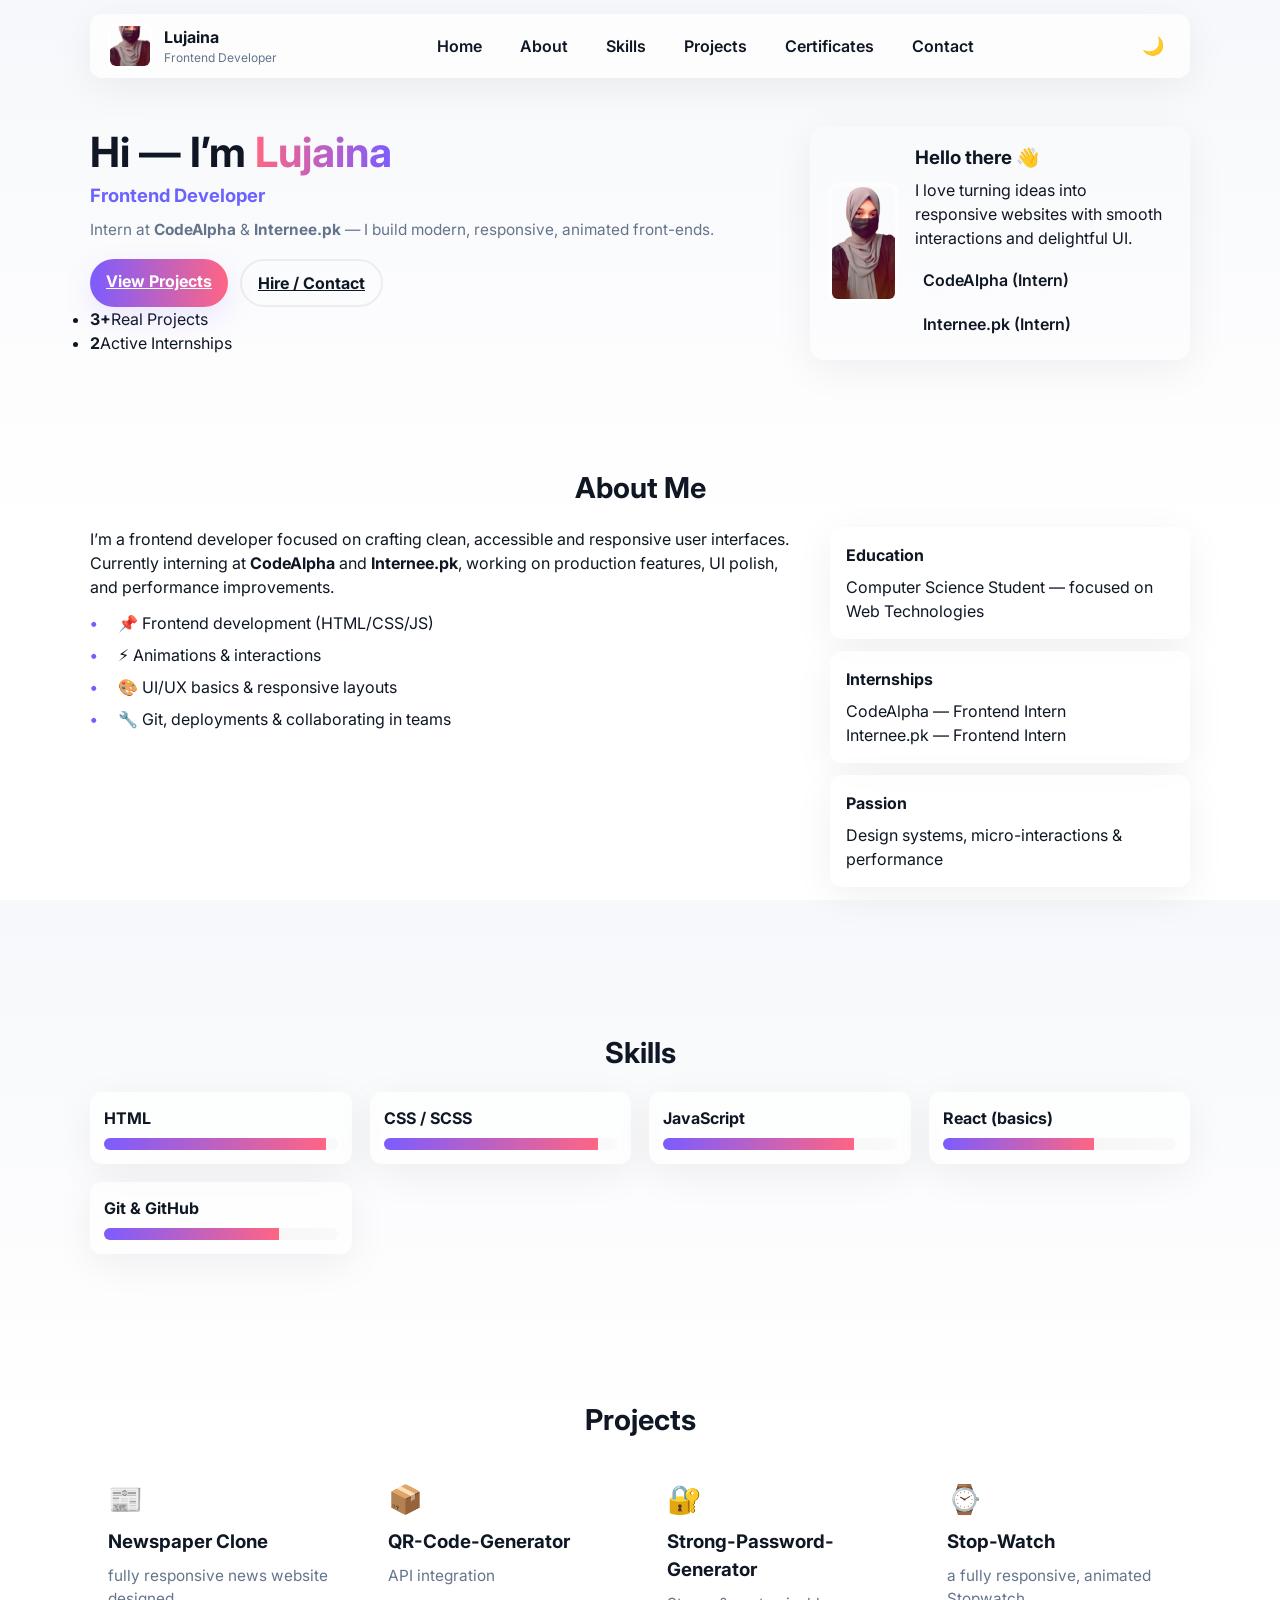
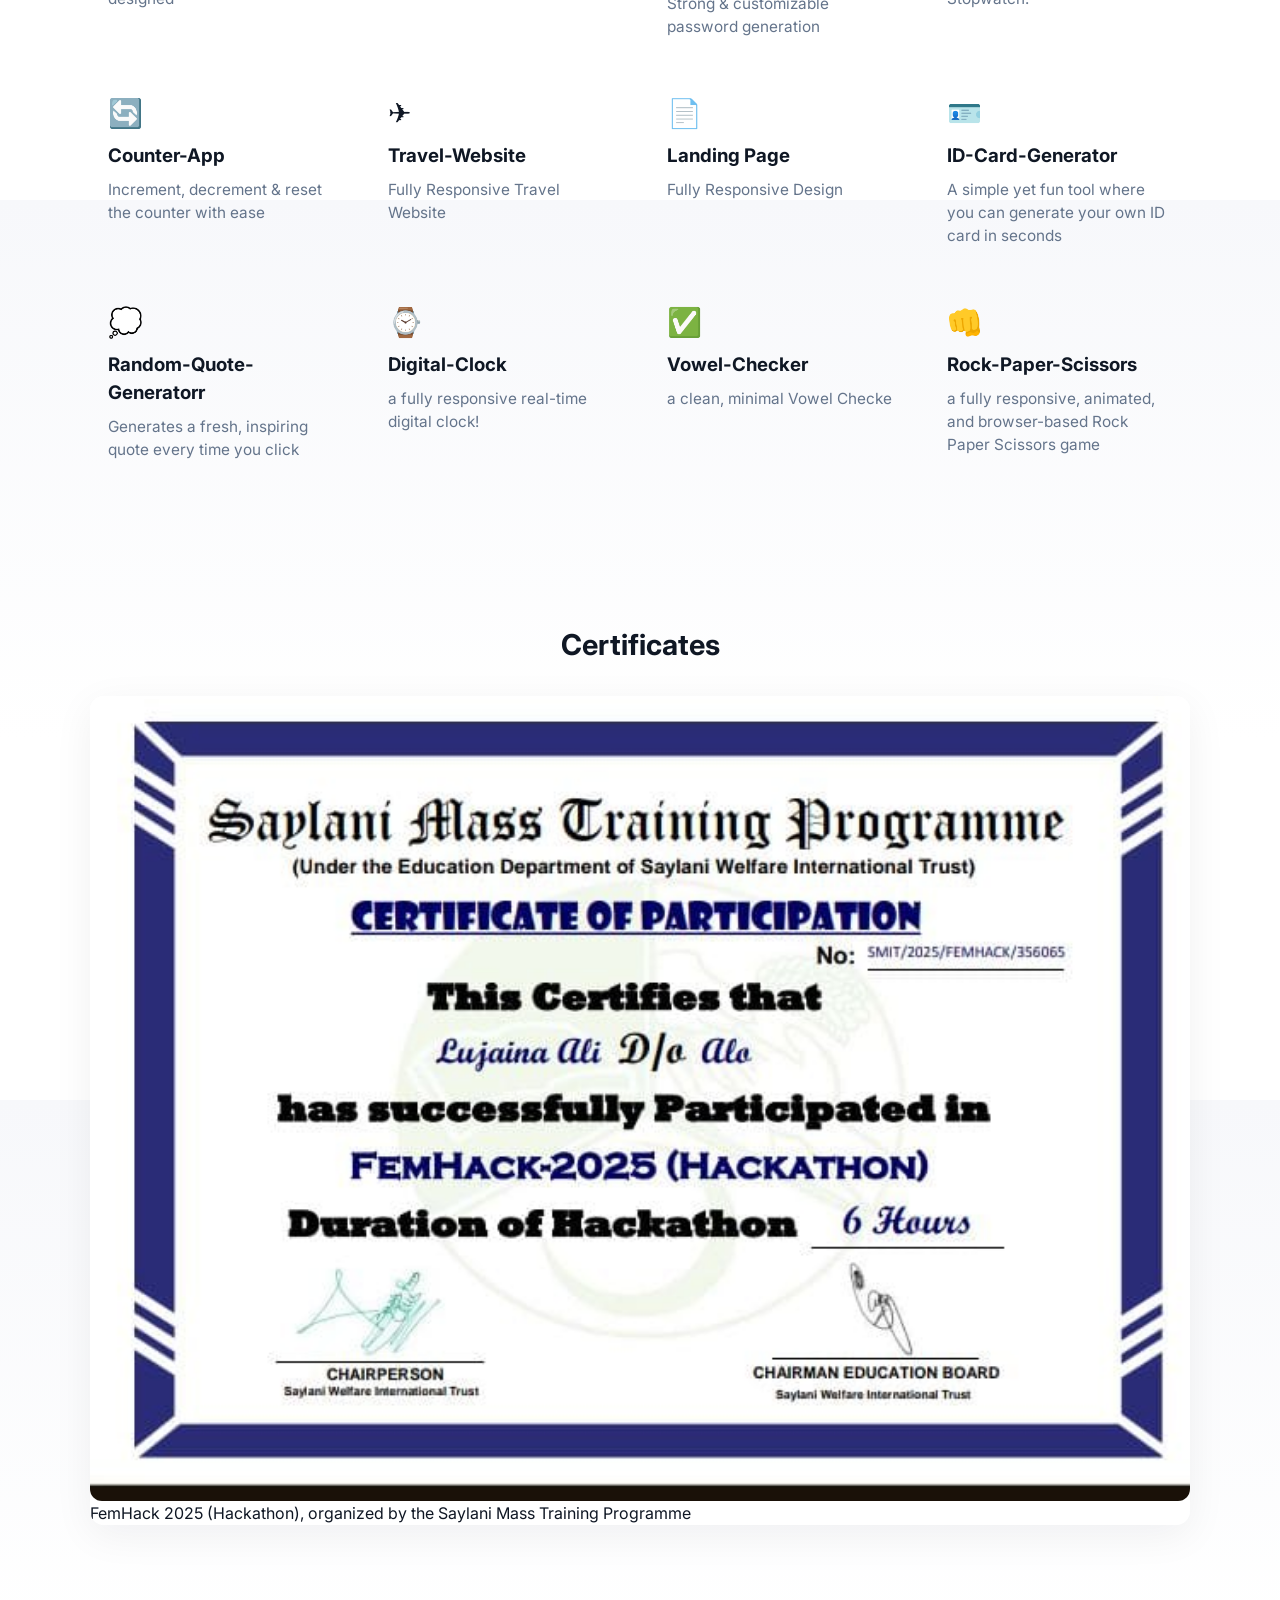
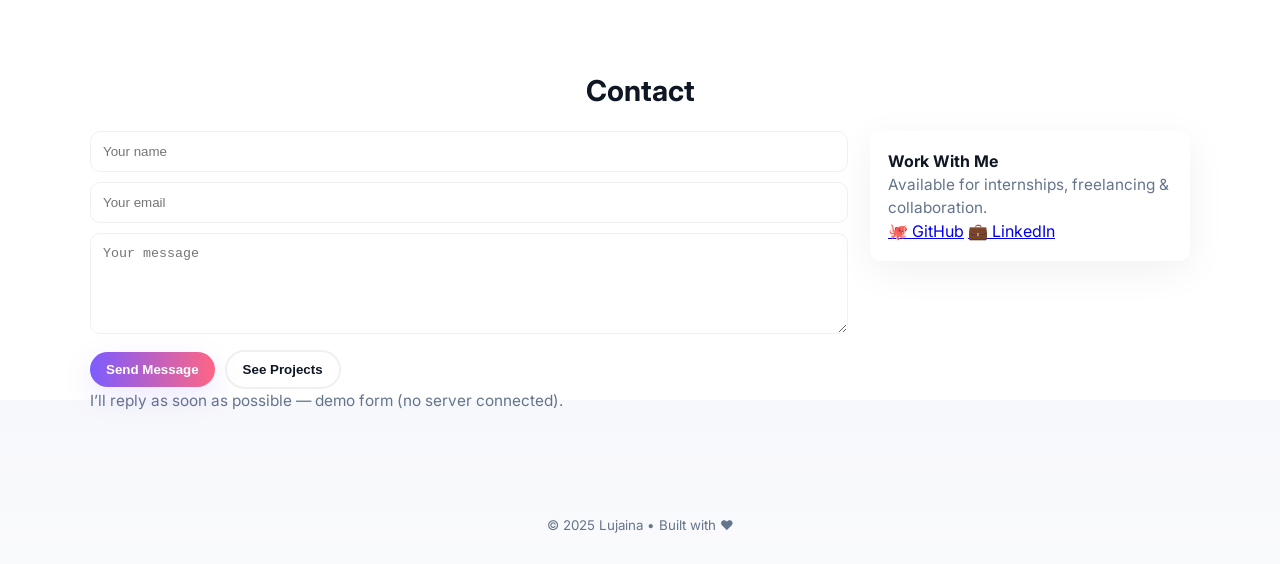
==== index.html @ ed1560b5 "Add files via upload" ====
<!doctype html>
<html lang="en">
<head>
<meta charset="utf-8" />
<meta name="viewport" content="width=device-width,initial-scale=1" />
<link rel="stylesheet" href="style.css" />
<title>Lujaina — Portfolio</title>

<link href="https://fonts.googleapis.com/css2?family=Inter:wght@300;400;600;700;800&display=swap" rel="stylesheet">



<style>
html {
  scroll-behavior: smooth;
}
</style>
</head>
<body>
  <!-- NAV -->
  <header class="nav-wrap">
    <nav class="nav container">
      <div class="brand">
        <img src="./bg-removebg-preview.png" alt="Lujaina" class="brand-avatar">
        <div class="brand-text">
          <span class="brand-name">Lujaina</span>
          <small class="brand-role">Frontend Developer</small>
        </div>
      </div>

      <ul class="nav-links" role="list">
        <li><a href="#hero">Home</a></li>
        <li><a href="#about">About</a></li>
        <li><a href="#skills">Skills</a></li>
        <li><a href="#projects">Projects</a></li>
        <li><a href="#certificates">Certificates</a></li>
        <li><a href="#contact">Contact</a></li>
      </ul>

      <div class="nav-actions">
        <button id="themeToggle" class="btn-icon" aria-label="Toggle theme">🌙</button>
      </div>
    </nav>
  </header>

  <!-- HERO -->
  <main>
    <section id="hero" class="hero section container">
      <div class="hero-left reveal">
        <h1 class="hero-title">Hi — I’m <span class="accent">Lujaina</span></h1>
        <div class="hero-sub">
          <div class="typing" aria-live="polite"></div>
          <p class="muted">Intern at <strong>CodeAlpha</strong> & <strong>Internee.pk</strong> — I build modern, responsive, animated front-ends.</p>
        </div>

        <div class="hero-actions">
          <a class="btn primary ripple" href="#projects">View Projects</a>
          <a class="btn outline ripple" href="#contact">Hire / Contact</a>
        </div>

        <ul class="hero-stats">
          <li><strong>3+</strong><span>Real Projects</span></li>
          <li><strong>2</strong><span>Active Internships</span></li>
        </ul>
      </div>

      <div class="hero-right reveal">
        <div class="card glass hero-card tilt">
          <img class="profile" src="./bg-removebg-preview.png" alt="Profile photo">
          <div class="card-body">
            <h3>Hello there 👋</h3>
            <p>I love turning ideas into responsive websites with smooth interactions and delightful UI.</p>
            <div class="mini-tags">
              <span>CodeAlpha (Intern)</span>
              <span>Internee.pk (Intern)</span>
            </div>
          </div>
        </div>
      </div>
    </section>

    <!-- ABOUT -->
    <section id="about" class="section container reveal">
      <h2>About Me</h2>
      <div class="about-grid">
        <div class="about-text">
          <p>
            I’m a frontend developer focused on crafting clean, accessible and responsive user interfaces.
            Currently interning at <strong>CodeAlpha</strong> and <strong>Internee.pk</strong>, working on production features,
            UI polish, and performance improvements.
          </p>
          <ul class="about-list">
            <li>📌 Frontend development (HTML/CSS/JS)</li>
            <li>⚡ Animations & interactions</li>
            <li>🎨 UI/UX basics & responsive layouts</li>
            <li>🔧 Git, deployments & collaborating in teams</li>
          </ul>
        </div>

        <div class="about-cards">
          <div class="info-card tilt reveal">
            <h4>Education</h4>
            <p>Computer Science Student — focused on Web Technologies</p>
          </div>
          <div class="info-card tilt reveal">
            <h4>Internships</h4>
            <p>CodeAlpha — Frontend Intern<br>Internee.pk — Frontend Intern</p>
          </div>
          <div class="info-card tilt reveal">
            <h4>Passion</h4>
            <p>Design systems, micro-interactions & performance</p>
          </div>
        </div>
      </div>
    </section>

    <!-- SKILLS -->
    <section id="skills" class="section container reveal">
      <h2>Skills</h2>
      <div class="skills-grid">
        <div class="skill">
          <label>HTML</label>
          <div class="progress" data-value="95"><span></span></div>
        </div>
        <div class="skill">
          <label>CSS / SCSS</label>
          <div class="progress" data-value="92"><span></span></div>
        </div>
        <div class="skill">
          <label>JavaScript</label>
          <div class="progress" data-value="82"><span></span></div>
        </div>
        <div class="skill">
          <label>React (basics)</label>
          <div class="progress" data-value="65"><span></span></div>
        </div>
        <div class="skill">
          <label>Git & GitHub</label>
          <div class="progress" data-value="75"><span></span></div>
        </div>
      </div>
    </section>

    <!-- PROJECTS -->
    <section id="projects" class="section container reveal">
      <h2>Projects</h2>
      <div class="grid projects-grid">
    
        <article class="project-card glass tilt" 
                 data-title="Newspaper Clone" 
                 data-desc="a modern, fully responsive news website designed to deliver an optimal user experience. Technologies Used:HTML5 • CSS3 • JavaScrip"
                 data-tech="HTML • CSS • JS"
                 data-live="https://lujaina-ali32.github.io/newspaper/"
                 data-github="https://github.com/Lujaina-ali32/newspaper">
          <div class="project-thumb">📰</div>
          <h3>Newspaper Clone</h3>
          <p class="muted">fully responsive news website designed</p>
        </article>

        <article class="project-card glass tilt" 
                 data-title="QR-Code-Generator" 
                 data-desc="This tool empowers users to generate secure and unique passwords within seconds.."
                 data-tech="HTML • CSS • JS • API"
                 data-live="https://lujaina-ali32.github.io/QR-Code-Generator/"
                 data-github="https://github.com/Lujaina-ali32/QR-Code-Generator">
          <div class="project-thumb">📦</div>
          <h3>QR-Code-Generator</h3>
          <p class="muted">API integration</p>
        </article>

        <article class="project-card glass tilt" 
                 data-title="Strong-Password-Generator" 
                 data-desc="A modern travel landing page with hero animations, responsive grid and contact form."
                 data-tech="HTML • CSS • JS"
                 data-live="https://lujaina-ali32.github.io/Strong-Password-Generator/"
                 data-github="https://github.com/Lujaina-ali32/Strong-Password-Generator">
          <div class="project-thumb">🔐</div>
          <h3>Strong-Password-Generator</h3>
          <p class="muted">Strong & customizable password generation</p>
        </article>

        <article class="project-card glass tilt" 
                 data-title="Stop-Watch" 
                 data-desc=" I personally designed the entire layout with soft pastel colors, animated transitions, hover effects, and mobile responsiveness"
                 data-tech="HTML • CSS • JS"
                 data-live="https://lujaina-ali32.github.io/Stop-Watch/"
                 data-github="https://github.com/Lujaina-ali32/Stop-Watch">
          <div class="project-thumb">⌚</div>
          <h3>Stop-Watch</h3>
          <p class="muted">a fully responsive, animated Stopwatch.</p>
        </article>

         <article class="project-card glass tilt" 
                 data-title="Counter-App" 
                 data-desc=" This project, built using HTML, CSS, and JavaScript, is focused on interactivity, clean design, and responsiveness."
                 data-tech="HTML • CSS • JS"
                 data-live="https://lujaina-ali32.github.io/Counter-App/"
                 data-github="https://github.com/Lujaina-ali32/Counter-App">
          <div class="project-thumb">🔄️</div>
          <h3>Counter-App</h3>
          <p class="muted">Increment, decrement & reset the counter with ease</p>
        </article>

        <article class="project-card glass tilt" 
                 data-title="Travel-Website" 
                 data-desc="Elegant and responsive Navigation Bar for intuitive user flow, Engaging Travel Destination Cards with a visually rich layout."
                 data-tech="HTML • CSS"
                 data-live="https://lujaina-ali32.github.io/Travel-Website/"
                 data-github="https://github.com/Lujaina-ali32/Travel-Website">
          <div class="project-thumb">✈️</div>
          <h3>Travel-Website</h3>
          <p class="muted">Fully Responsive Travel Website</p>
        </article>

        <article class="project-card glass tilt" 
                 data-title="Landing Page" 
                 data-desc="build a UL clone using only HTML and CSS."
                 data-tech="HTML • CSS"
                 data-live="https://lujaina-ali32.github.io/SMIT-HACKATHOUN/"
                 data-github="https://github.com/Lujaina-ali32/SMIT-HACKATHOUN">
          <div class="project-thumb">📄</div>
          <h3>Landing Page</h3>
          <p class="muted">Fully Responsive Design </p>
        </article>

         <article class="project-card glass tilt" 
                 data-title="ID-Card-Generator" 
                 data-desc=" Fill in your details (Name, Roll no, Gender & Course), Get an instant professional-looking ID card ,Try out different courses (Web Dev, AI, Cybersecurity & more) ,Enjoy a clean & responsive design."
                 data-tech="HTML • CSS • JS"
                 data-live="https://lujaina-ali32.github.io/ID-Card-Generator/"
                 data-github="https://github.com/Lujaina-ali32/ID-Card-Generator">
          <div class="project-thumb">🪪</div>
          <h3>ID-Card-Generator</h3>
          <p class="muted">A simple yet fun tool where you can generate your own ID card in seconds </p>
        </article>

         <article class="project-card glass tilt" 
                 data-title="Random-Quote-Generator" 
                 data-desc="This interactive tool is designed using HTML, CSS, and JavaScript, focusing on creativity, usability, and a clean interface."
                 data-tech="HTML • CSS • JS"
                 data-live="https://lujaina-ali32.github.io/Random-Quote-Generator/"
                 data-github="https://github.com/Lujaina-ali32/Random-Quote-Generator">
          <div class="project-thumb">💭</div>
          <h3>Random-Quote-Generatorr</h3>
          <p class="muted">Generates a fresh, inspiring quote every time you click </p>
        </article>

        <article class="project-card glass tilt" 
                 data-title="Digital-Clock" 
                 data-desc=" This simple yet effective web app displays the current time with second-by-second updates, using pure JavaScript, without any external libraries or APIs."
                 data-tech="HTML • CSS • JS"
                 data-live="https://lujaina-ali32.github.io/Digital-Clock/"
                 data-github="https://github.com/Lujaina-ali32/Digital-Clockr">
          <div class="project-thumb">⌚</div>
          <h3>Digital-Clock</h3>
          <p class="muted">a fully responsive real-time digital clock! </p>
        </article>

         <article class="project-card glass tilt" 
                 data-title="Vowel-Checker" 
                 data-desc="Takes any word or sentence input ,Counts the number of vowels (both upper & lower case), Shows user-friendly error message"
                 data-tech="HTML • CSS • JS"
                 data-live="https://lujaina-ali32.github.io/Vowel-Checker/"
                 data-github="https://github.com/Lujaina-ali32/Vowel-Checker">
          <div class="project-thumb">✅</div>
          <h3>Vowel-Checker</h3>
          <p class="muted"> a clean, minimal Vowel Checke </p>
        </article>

         <article class="project-card glass tilt" 
                 data-title="Rock-Paper-Scissors" 
                 data-desc="Modern gradient UI & hover animations, Dynamic JS logic with DOM manipulation, Real-time scoring with user feedback"
                 data-tech="HTML • CSS • JS"
                 data-live="https://lujaina-ali32.github.io/Rock-Paper-Scissors/"
                 data-github="https://github.com/Lujaina-ali32/Rock-Paper-Scissors">
          <div class="project-thumb">👊</div>
          <h3>Rock-Paper-Scissors</h3>
          <p class="muted"> a fully responsive, animated, and browser-based Rock Paper Scissors game</p>
        </article>
      </div>
    </section>

    <!-- CERTIFICATES -->
    <section id="certificates" class="section container reveal">
      <h2>Certificates</h2>
      <div class="grid certs-grid">
        <figure class="certificate-card glass tilt" data-img="https://via.placeholder.com/1000x700?text=Certificate+1">
          <img src="./certificate.jpg" alt="Certificate 1">
          <figcaption> FemHack 2025 (Hackathon), organized by the Saylani Mass Training Programme</figcaption>
        </figure>
      </div>
    </section>

    <!-- CONTACT -->
    <section id="contact" class="section container reveal">
      <h2>Contact</h2>
      <div class="contact-grid">
        <form class="contact-form" onsubmit="return false;">
          <label><input placeholder="Your name" required></label>
          <label><input type="email" placeholder="Your email" required></label>
          <label><textarea placeholder="Your message" rows="5" required></textarea></label>
          <div class="form-actions">
            <button class="btn primary ripple">Send Message</button>
            <button type="button" class="btn outline ripple" onclick="scrollToProjects()">See Projects</button>
          </div>
          <div class="contact-note muted">I’ll reply as soon as possible — demo form (no server connected).</div>
        </form>

        <aside class="contact-side">
          <div class="contact-card glass">
            <h4>Work With Me</h4>
            <p class="muted">Available for internships, freelancing & collaboration.</p>
            <div class="socials">
              <a href="https://github.com/Lujaina-ali32" aria-label="GitHub">🐙 GitHub</a>
              <a href="https://www.linkedin.com/in/lujaina-ali-962231307?utm_source=share&utm_campaign=share_via&utm_content=profile&utm_medium=android_app" aria-label="LinkedIn">💼 LinkedIn</a>
            </div>
          </div>
        </aside>
      </div>
    </section>
  </main>

<!-- PROJECT MODAL -->
<div id="projectModal" class="modal" aria-hidden="true">
  <div class="modal-panel glass">
    <button class="modal-close" aria-label="Close">&times;</button>
    <h3 id="modalTitle"></h3>
    <p id="modalTech" class="muted"></p>
    <p id="modalDesc"></p>
    <div class="modal-actions">
      <a id="modalLive" class="btn primary ripple" target="_blank" rel="noopener">Live Demo</a>
      <a id="modalGit" class="btn outline ripple" target="_blank" rel="noopener">View Code</a>
    </div>
  </div>
</div>


<div id="lightbox" class="modal" aria-hidden="true">
  <div class="modal-panel">
    <button class="modal-close">&times;</button>
    <img id="lightboxImg" src="" alt="certificate" style="max-width:100%;border-radius:8px;">
  </div>
</div>

<footer class="footer">
  <div class="container">
    <small>© 2025 Lujaina • Built with ❤ </small>
  </div>
</footer>

<script src="script.js"></script>
</body>
</html>
---- style.css ----
*{
  box-sizing:border-box;
  margin:0;
  padding:0
}
html,body{
  height:100%
}
body{
  font-family:"Inter",system-ui,-apple-system,"Segoe UI",Roboto,"Helvetica Neue",Arial;
  -webkit-font-smoothing:antialiased;
  -moz-osx-font-smoothing:grayscale;
  background: linear-gradient(180deg,#f7f8fb 0%, #ffffff 60%);
  color:#0f1724;
  transition:background .45s ease,color .35s ease;
  line-height:1.5;
  scroll-behavior: smooth;
}
.container{
  max-width:1100px;
  margin:0 auto;
  padding:0 20px
}


body.light{
  --bg-grad-1:#f7f8fb;
  --bg-grad-2:#ffffff;
  --glass:rgba(255,255,255,0.7);
  --muted:#64748b;
  --accent:linear-gradient(90deg,#7c5cff,#ff6584);
  --primary-color:#6c63ff;
  --card-shadow:0 10px 40px rgba(16,24,40,0.06);
  --accent-glow:rgba(124,92,255,0.14);
}
body.dark{
  background: radial-gradient(800px 300px at 10% 20%, rgba(124,92,255,0.07), transparent 5%), linear-gradient(180deg,#0b0f16 0%, #0f1724 100%);
  color:#e6eef6;
  --glass:rgba(255,255,255,0.04);
  --muted:#9aa6bf;
  --accent:linear-gradient(90deg,#ff80ab,#7c5cff);
  --primary-color:#ff6ec7;
  --card-shadow:0 16px 60px rgba(2,6,23,0.6);
  --accent-glow:rgba(255,128,171,0.12);
}

.nav-wrap{
  position:sticky;
  top:0;
  z-index:1200;
  padding:14px 0;
  background:transparent
}
.nav{
  display:flex;
  align-items:center;
  justify-content:space-between;
  gap:16px;
  background:var(--glass);
  backdrop-filter: blur(8px);
  padding:10px 18px;
  border-radius:12px;
  box-shadow:var(--card-shadow);
}
.brand{
  display:flex;
  align-items:center;
  gap:12px
}
.brand-avatar{
  width:44px;
  height:44px;
  border-radius:8px;
  object-fit:cover;
  border:2px solid rgba(255,255,255,0.6)
}
.brand-name{
  display:block;
  font-weight:700
}
.brand-role{
  display:block;
  font-size:.75rem;
  color:var(--muted)
}

.nav-links{
  display:flex;
  gap:18px;
  list-style:none;
  margin:0;
  padding:0
}
.nav-links a{
  color:inherit;
  text-decoration:none;
  font-weight:600;
  padding:8px 10px;
  border-radius:8px;
  transition:all .25s
}
.nav-links a:hover{
  transform:translateY(-3px);
  box-shadow:0 8px 28px var(--accent-glow);
  background:linear-gradient(90deg, rgba(255,255,255,0.02), rgba(255,255,255,0.01))
}

.nav-actions{
  display:flex;
  gap:8px;
  align-items:center
}
.btn-icon{
  background:transparent;
  border:0;padding:8px;
  border-radius:10px;
  cursor:pointer;
  font-size:18px;
  transition:transform .3s
}
.btn-icon:hover{
  transform:scale(1.1)
}


.section{
  padding:72px 0
}
h2{
  font-size:1.8rem;
  margin-bottom:18px;
  text-align:center
}
.muted{
  color:var(--muted);
  font-size:.96rem
}


.hero{
  display:flex;
  gap:36px;
  align-items:center;
  padding:34px 0;
  flex-wrap:wrap
}
.hero-left{
  flex:1;
  min-width:280px
}
.hero-title{
  font-size:2.6rem;
  margin:0 0 8px;
  line-height:1.02
}
.accent{
  background:linear-gradient(90deg,#ff6584,#7c5cff);
  -webkit-background-clip:text;
  background-clip:text;
  color:transparent
}
.hero-sub{
  display:flex;
  flex-direction:column;
  gap:8px
}
.typing{
  font-weight:700;
  color:var(--primary-color);
  font-size:1.15rem;
  min-height:28px;
  transition:color .3s
}
.hero-actions{
  display:flex;
  gap:12px;
  margin-top:18px;
  flex-wrap:wrap
}
.btn{
  display:inline-block;
  padding:10px 16px;
  border-radius:999px;
  border:0;cursor:pointer;
  font-weight:700;
  position:relative;
  overflow:hidden;
  transition:transform .25s
}
.primary{
  background:var(--accent);
  color:white;
  box-shadow:0 10px 30px var(--accent-glow)
}
.primary:hover{
  transform:translateY(-4px) scale(1.02)
}
.outline{
  background:transparent;
  border:2px solid rgba(0,0,0,0.06);
  color:inherit
}


.ripple{
  position:relative;
  overflow:hidden
}
.ripple::after{
  content:"";
  position:absolute;
  left:50%;
  top:50%;
  width:0;
  height:0;
  background:rgba(255,255,255,0.12);
  opacity:0;
  border-radius:50%;
  transform:translate(-50%,-50%)
}
.ripple:active::after{
  width:200px;
  height:200px;
  opacity:1;
  transition:width .4s ease,height .4s ease,opacity .6s
}


.hero-right{
  flex:0 0 380px
}
.hero-card{
  display:flex;
  gap:16px;
  padding:18px;
  border-radius:14px;
  box-shadow:var(--card-shadow);
  align-items:center;
  transition:transform .3s,box-shadow .3s
}
.hero-card:hover{
  transform:translateY(-6px)
}
.profile{
  width:120px;
  height:120px;
  border-radius:10px;
  object-fit:cover;
  border:4px solid rgba(255,255,255,0.6)
}
.card-body h3{
  margin:0 0 6px
}
.mini-tags{
  display:flex;
  gap:8px;
  flex-wrap:wrap;
  margin-top:12px
}
.mini-tags span{
  background:linear-gradient(90deg, rgba(255,255,255,0.03), rgba(255,255,255,0.02));
  padding:6px 8px;
  border-radius:8px;
  font-weight:600;
  transition:transform .3s
}
.mini-tags span:hover{
  transform:scale(1.05)
}


.about-grid{
  display:grid;
  grid-template-columns:1fr 360px;
  gap:28px;
  align-items:start
}
.about-text{
  font-size:1rem
}
.about-list{
  margin-top:12px;
  list-style:none;
  padding-left:0;
  display:grid;
  gap:8px
}
.about-list li{
  position:relative;
  padding-left:28px
}
.about-list li:before{
  content:"•";
  position:absolute;
  left:0;
  color:var(--primary-color);
  font-weight:700
}


.about-cards{
  display:grid;
  grid-template-columns:1fr;
  gap:12px
}
.info-card{
  padding:16px;
  border-radius:12px;
  box-shadow:var(--card-shadow);
  background:var(--glass);
  transition:transform .3s,box-shadow .3s
}
.info-card:hover{
  transform:translateY(-6px);
  box-shadow:0 20px 50px var(--accent-glow)
}
.info-card h4{
  margin:0 0 8px
}


.skills-grid{
  display:grid;
  grid-template-columns:repeat(auto-fit,minmax(210px,1fr));
  gap:18px
}
.skill{
  background:var(--glass);
  padding:14px;
  border-radius:12px;
  box-shadow:var(--card-shadow);
  transition:transform .3s
}
.skill label{
  display:block;
  font-weight:700;
  margin-bottom:8px
}
.progress{
  background:linear-gradient(90deg, rgba(0,0,0,0.05), rgba(0,0,0,0.02));
  height:12px;
  border-radius:999px;
  overflow:hidden
}
.progress span{
  display:block;
  height:100%;
  width:0;
  background:linear-gradient(90deg,#7c5cff,#ff6584);
  transition:width .9s cubic-bezier(.2,.9,.3,1)
}


.grid{
  display:grid;
  gap:18px
}
.projects-grid{
  grid-template-columns:repeat(auto-fit,minmax(240px,1fr))
}
.project-card{
  padding:18px;
  border-radius:12px;
  cursor:pointer;
  transition:transform .45s cubic-bezier(.2,.9,.3,1),box-shadow .45s
}
.project-card h3{
  margin:8px 0
}
.project-thumb{
  font-size:28px
}
.project-card:hover{
  transform:translateY(-10px);
  box-shadow:0 30px 60px var(--accent-glow)
}


.certs-grid {
  display: grid;
  grid-template-columns: repeat(auto-fit, minmax(260px, 1fr));
  gap: 24px;
  margin-top: 30px;
  align-items: stretch;
}

.certificate-card {
  position: relative;
  overflow: hidden;
  border-radius: 14px;
  cursor: pointer;
  background: var(--glass);
  box-shadow: var(--card-shadow);
  transition: transform .4s ease, box-shadow .4s ease;
}

.certificate-card img {
  width: 100%;
  height: auto;
  display: block;
  border-radius: 12px;
  object-fit: cover;
  transition: transform .6s ease;
}


.certificate-card::after {
  content: "";
  position: absolute;
  inset: 0;
  background: linear-gradient(120deg, rgba(255,255,255,0.25), transparent 70%);
  transform: translateX(-100%);
  transition: transform .6s ease;
}

.certificate-card:hover {
  transform: translateY(-10px) scale(1.02);
  box-shadow: 0 22px 55px var(--accent-glow);
}

.certificate-card:hover img {
  transform: scale(1.08);
}

.certificate-card:hover::after {
  transform: translateX(0);
}


.contact-grid{
  display:grid;
  grid-template-columns:1fr 320px;
  gap:22px;
  align-items:start
}
.contact-form input,.contact-form textarea{
  width:100%;
  padding:12px;
  border-radius:10px;
  border:1px solid rgba(0,0,0,0.06);
  background:transparent;
  margin-bottom:10px;
  transition:border .3s
}
.contact-form input:focus,.contact-form textarea:focus{
  border-color:var(--primary-color)
}
.form-actions{
  display:flex;
  gap:10px;
  align-items:center
}
.contact-side .contact-card{
  padding:18px;
  border-radius:12px;
  background:var(--glass);
  box-shadow:var(--card-shadow)
}

.footer{
  padding:28px 0;
  text-align:center;
  color:var(--muted)
}

.modal{
  position:fixed;
  inset:0;
  display:none;
  align-items:center;
  justify-content:center;
  background:rgba(2,6,23,0.6);
  z-index:1400;
  transition:opacity .3s
}
.modal[aria-hidden="false"]{
  display:flex;
  opacity:1
}
.modal-panel{
  background:var(--glass);
  padding:22px;
  border-radius:12px;
  max-width:820px;
  width:92%;
  box-shadow:var(--card-shadow);
  position:relative;
  transition:transform .35s,opacity .35s
}
.modal-panel img{
  max-width:100%;
  border-radius:8px
}
.modal-close{
  position:absolute;
  right:14px;top:10px;
  border:0;
  background:transparent;
  font-size:22px;
  cursor:pointer}


.reveal{opacity:0;transform:translateY(28px);
  transition:opacity .9s ease, transform .9s ease}
.reveal.visible{opacity:1;
  transform:translateY(0)}

.tilt{transform-style:preserve-3d;will-change:transform;transition:transform .25s cubic-bezier(.2,.9,.3,1)}
.tilt:hover{transform:rotateX(2deg) rotateY(2deg)}

.modal[aria-hidden="false"] .modal-panel {animation: scaleIn 0.35s ease forwards;}
@keyframes scaleIn {from {opacity:0; transform:scale(.9);} to {opacity:1; transform:scale(1);}}


@media (max-width:980px){
  .about-grid{grid-template-columns:1fr}
  .contact-grid{grid-template-columns:1fr}
  .hero{flex-direction:column-reverse;
        align-items:center;
        text-align:center}
  .hero-right{width:100%}
  .hero-left{width:100%}
  .nav-links{display:none}
}
@media (max-width:560px){
  .hero-title{
    font-size:2rem;
  }
  .profile{
    width:96px;
    height:96px;
  }
  .brand-avatar{
    width:38px;
    height:38px;
  }


  .hero-actions {
    flex-direction: column;   
    align-items: center;  
    gap: 10px;            
    width: 100%;
  }

  .hero-actions .btn {
    width: 80%;            
    text-align: center;       
  }
}

@media (max-width: 768px) {
  .certs-grid {
    grid-template-columns: repeat(auto-fit, minmax(200px, 1fr));
    gap: 18px;
  }
}

@media (max-width: 480px) {
  .certs-grid {
    grid-template-columns: 1fr;
    gap: 16px;
  }
  .certificate-card {
    padding: 0;
  }
}
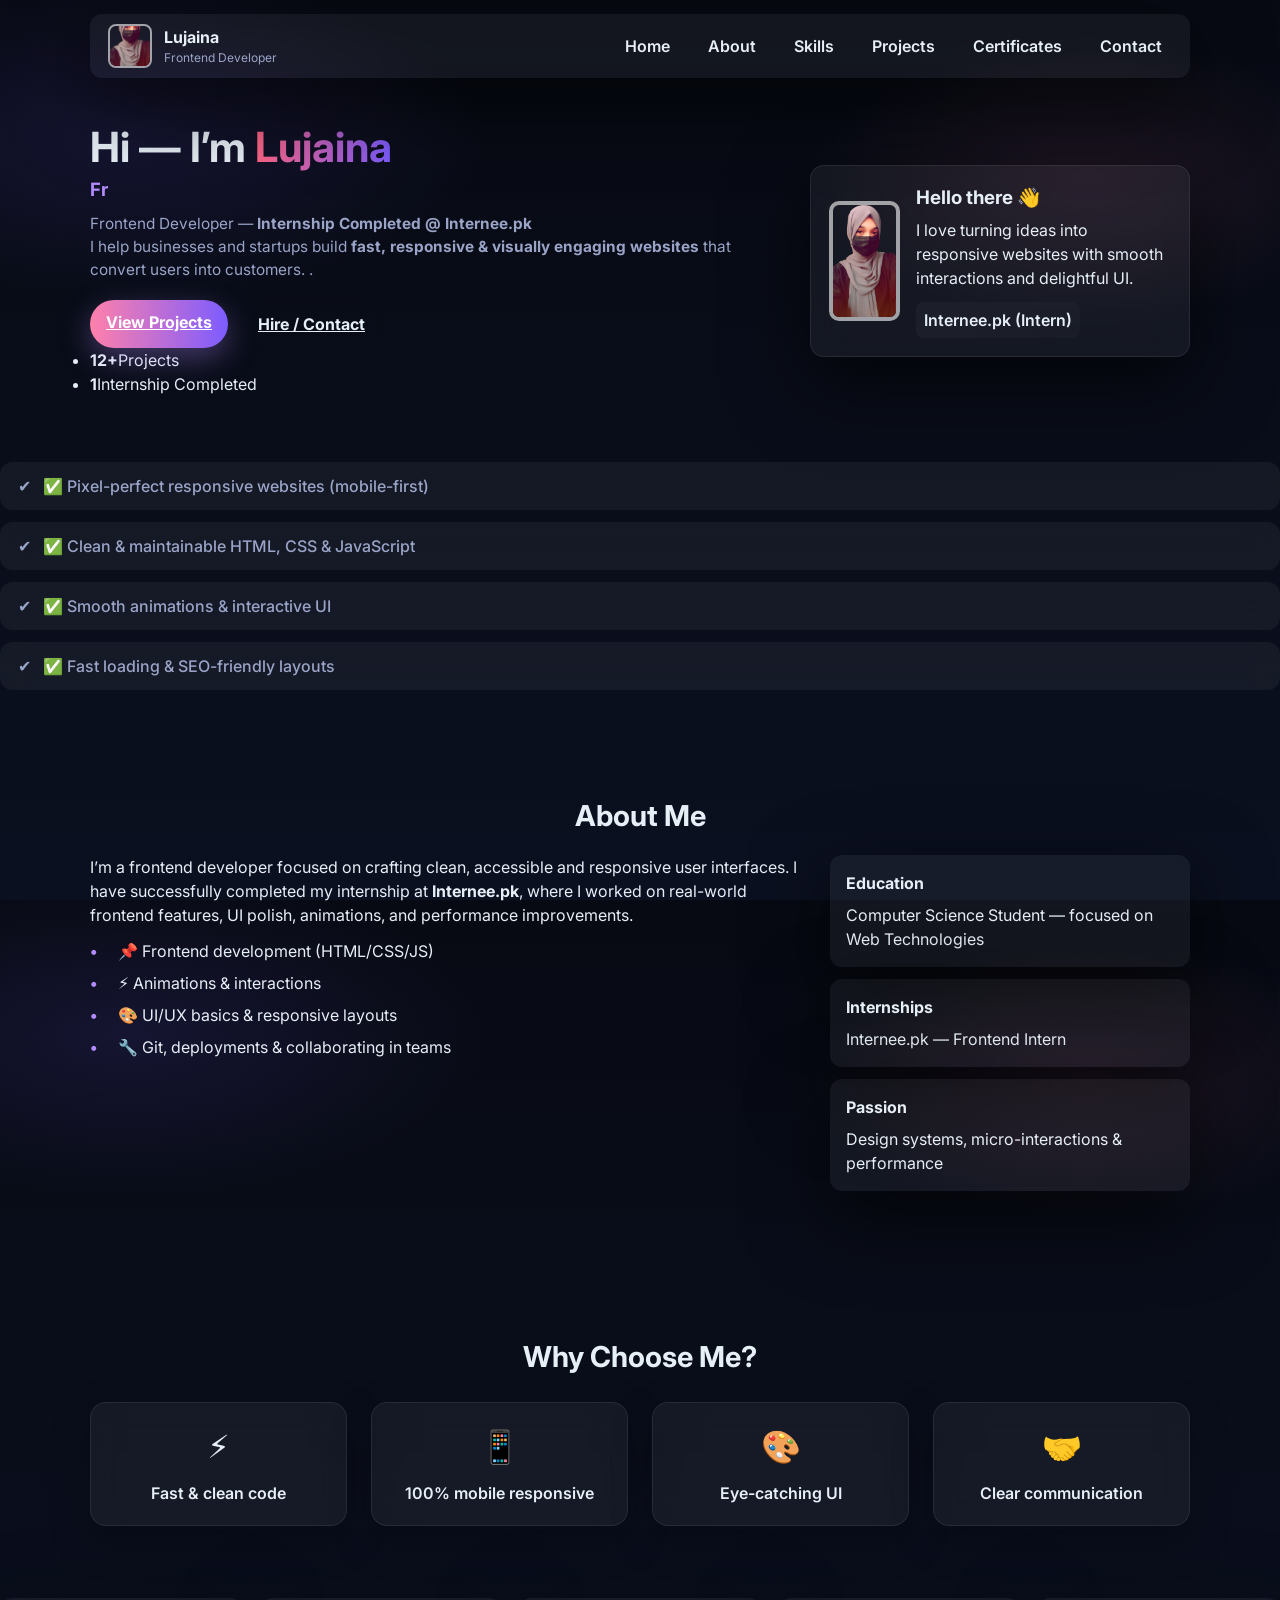
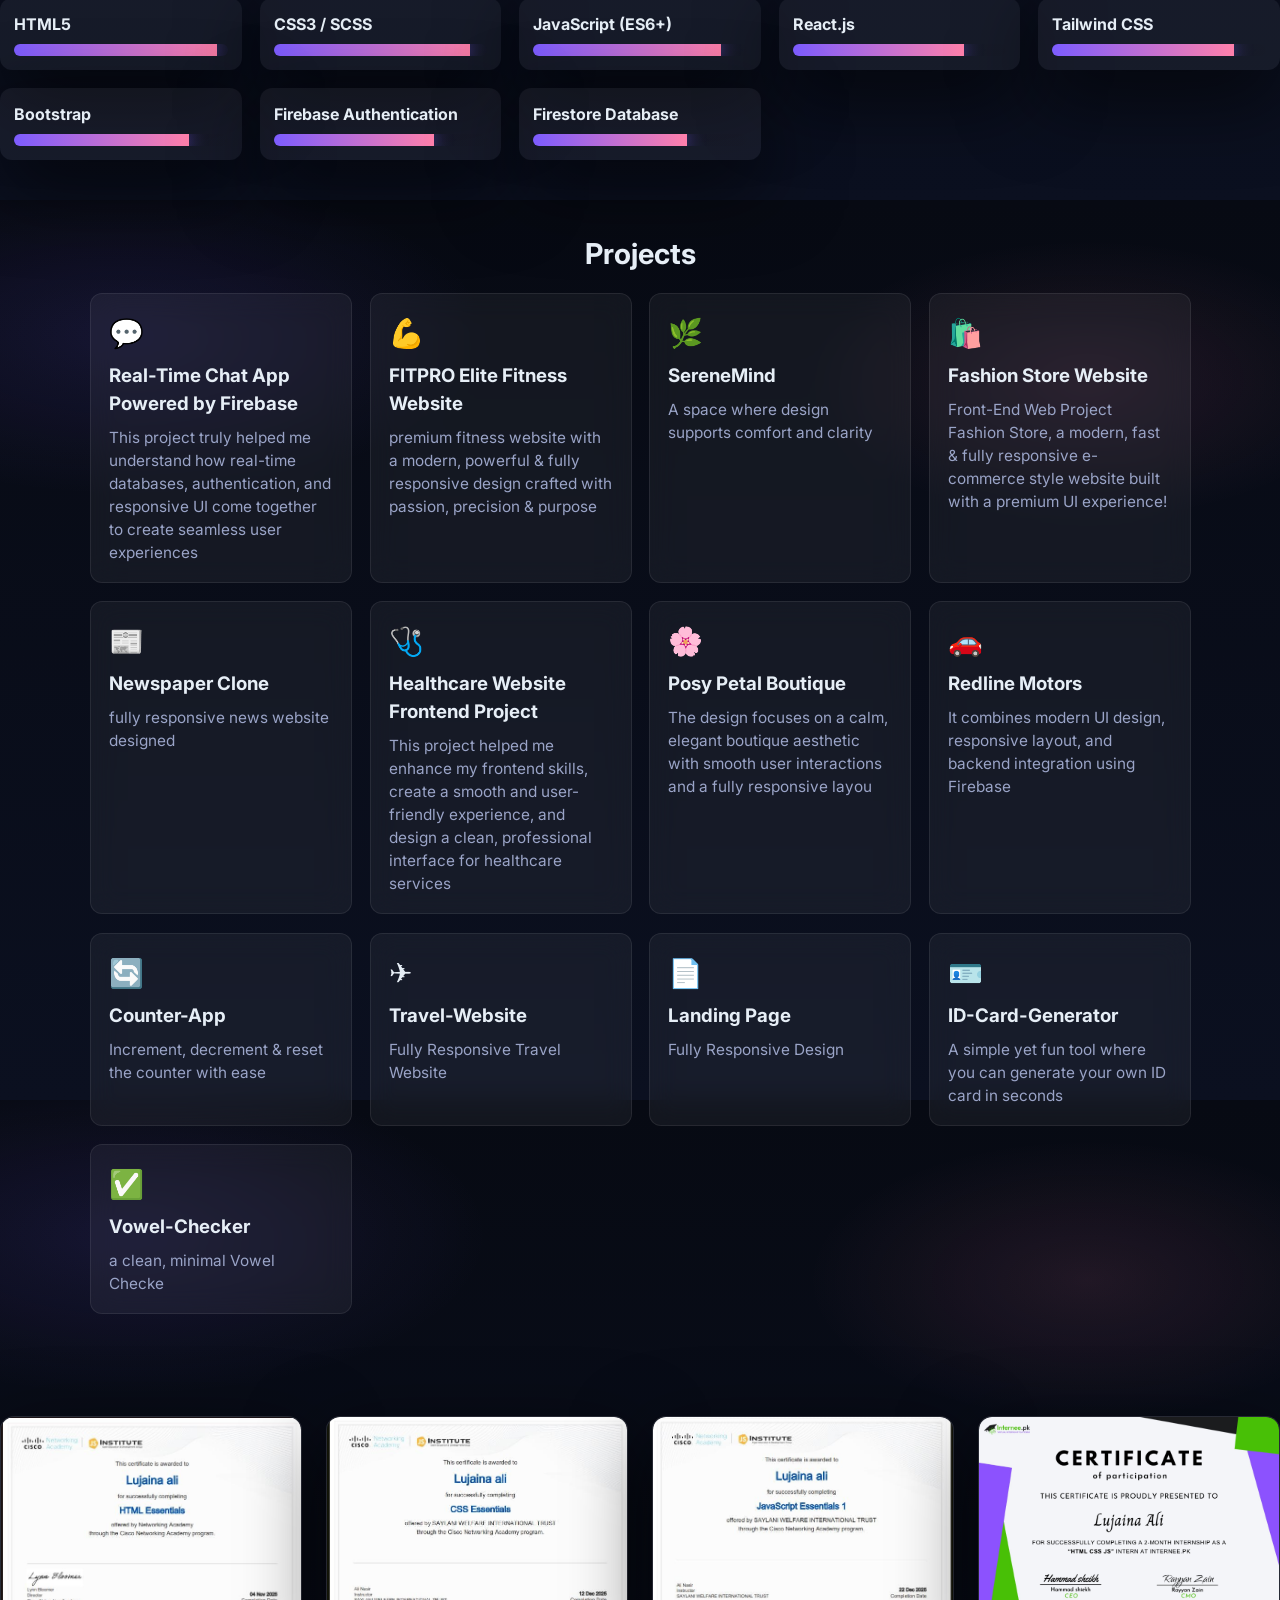
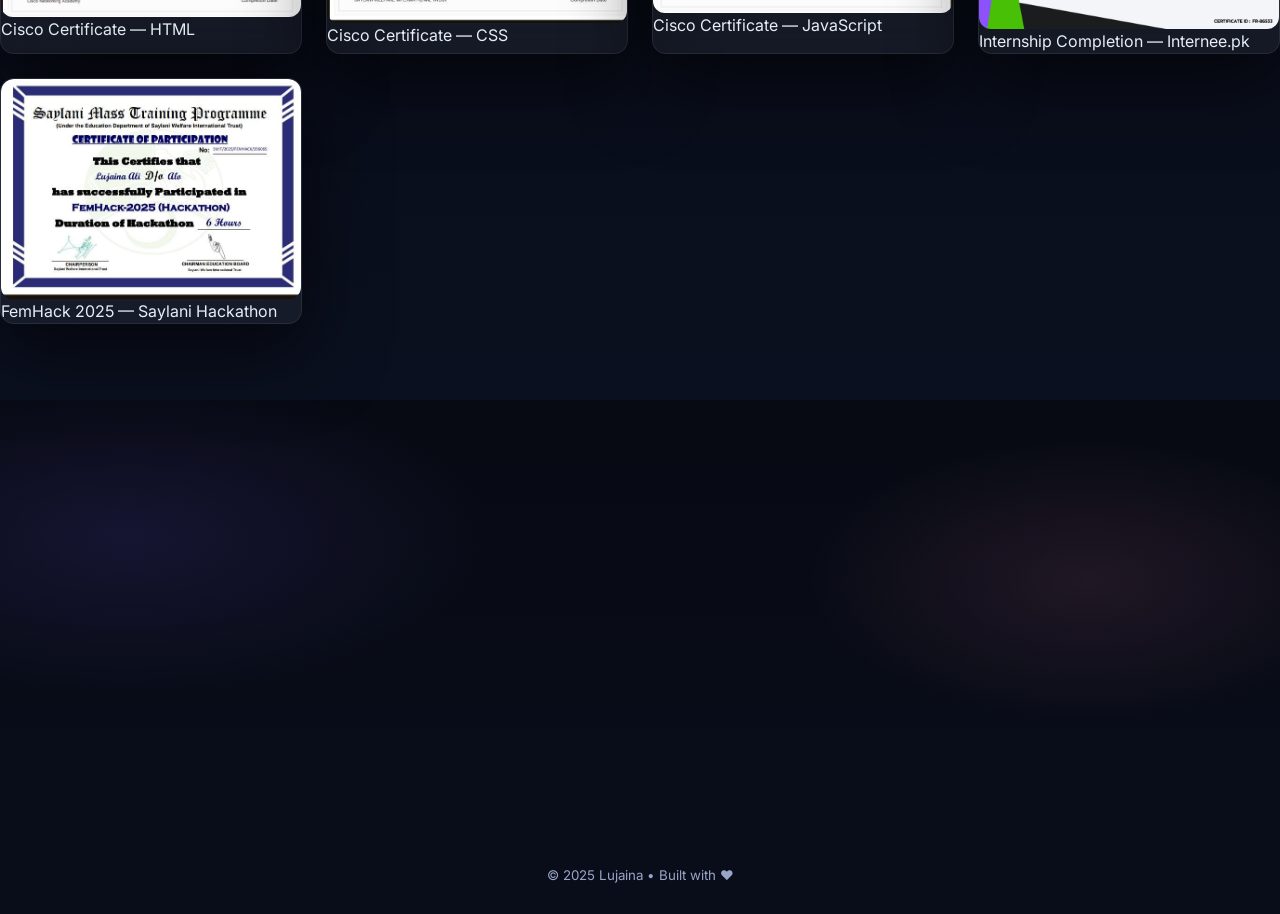
==== commit 6df30a5f: "Add portfolio files" ====
--- a/index.html
+++ b/index.html
@@ -1,353 +1,410 @@
-<!doctype html>
-<html lang="en">
-<head>
-<meta charset="utf-8" />
-<meta name="viewport" content="width=device-width,initial-scale=1" />
-<link rel="stylesheet" href="style.css" />
-<title>Lujaina — Portfolio</title>
-
-<link href="https://fonts.googleapis.com/css2?family=Inter:wght@300;400;600;700;800&display=swap" rel="stylesheet">
-
-
-
-<style>
-html {
-  scroll-behavior: smooth;
-}
-</style>
-</head>
-<body>
-  <!-- NAV -->
-  <header class="nav-wrap">
-    <nav class="nav container">
-      <div class="brand">
-        <img src="./bg-removebg-preview.png" alt="Lujaina" class="brand-avatar">
-        <div class="brand-text">
-          <span class="brand-name">Lujaina</span>
-          <small class="brand-role">Frontend Developer</small>
-        </div>
-      </div>
-
-      <ul class="nav-links" role="list">
-        <li><a href="#hero">Home</a></li>
-        <li><a href="#about">About</a></li>
-        <li><a href="#skills">Skills</a></li>
-        <li><a href="#projects">Projects</a></li>
-        <li><a href="#certificates">Certificates</a></li>
-        <li><a href="#contact">Contact</a></li>
-      </ul>
-
-      <div class="nav-actions">
-        <button id="themeToggle" class="btn-icon" aria-label="Toggle theme">🌙</button>
-      </div>
-    </nav>
-  </header>
-
-  <!-- HERO -->
-  <main>
-    <section id="hero" class="hero section container">
-      <div class="hero-left reveal">
-        <h1 class="hero-title">Hi — I’m <span class="accent">Lujaina</span></h1>
-        <div class="hero-sub">
-          <div class="typing" aria-live="polite"></div>
-          <p class="muted">Intern at <strong>CodeAlpha</strong> & <strong>Internee.pk</strong> — I build modern, responsive, animated front-ends.</p>
-        </div>
-
-        <div class="hero-actions">
-          <a class="btn primary ripple" href="#projects">View Projects</a>
-          <a class="btn outline ripple" href="#contact">Hire / Contact</a>
-        </div>
-
-        <ul class="hero-stats">
-          <li><strong>3+</strong><span>Real Projects</span></li>
-          <li><strong>2</strong><span>Active Internships</span></li>
-        </ul>
-      </div>
-
-      <div class="hero-right reveal">
-        <div class="card glass hero-card tilt">
-          <img class="profile" src="./bg-removebg-preview.png" alt="Profile photo">
-          <div class="card-body">
-            <h3>Hello there 👋</h3>
-            <p>I love turning ideas into responsive websites with smooth interactions and delightful UI.</p>
-            <div class="mini-tags">
-              <span>CodeAlpha (Intern)</span>
-              <span>Internee.pk (Intern)</span>
-            </div>
-          </div>
-        </div>
-      </div>
-    </section>
-
-    <!-- ABOUT -->
-    <section id="about" class="section container reveal">
-      <h2>About Me</h2>
-      <div class="about-grid">
-        <div class="about-text">
-          <p>
-            I’m a frontend developer focused on crafting clean, accessible and responsive user interfaces.
-            Currently interning at <strong>CodeAlpha</strong> and <strong>Internee.pk</strong>, working on production features,
-            UI polish, and performance improvements.
-          </p>
-          <ul class="about-list">
-            <li>📌 Frontend development (HTML/CSS/JS)</li>
-            <li>⚡ Animations & interactions</li>
-            <li>🎨 UI/UX basics & responsive layouts</li>
-            <li>🔧 Git, deployments & collaborating in teams</li>
-          </ul>
-        </div>
-
-        <div class="about-cards">
-          <div class="info-card tilt reveal">
-            <h4>Education</h4>
-            <p>Computer Science Student — focused on Web Technologies</p>
-          </div>
-          <div class="info-card tilt reveal">
-            <h4>Internships</h4>
-            <p>CodeAlpha — Frontend Intern<br>Internee.pk — Frontend Intern</p>
-          </div>
-          <div class="info-card tilt reveal">
-            <h4>Passion</h4>
-            <p>Design systems, micro-interactions & performance</p>
-          </div>
-        </div>
-      </div>
-    </section>
-
-    <!-- SKILLS -->
-    <section id="skills" class="section container reveal">
-      <h2>Skills</h2>
-      <div class="skills-grid">
-        <div class="skill">
-          <label>HTML</label>
-          <div class="progress" data-value="95"><span></span></div>
-        </div>
-        <div class="skill">
-          <label>CSS / SCSS</label>
-          <div class="progress" data-value="92"><span></span></div>
-        </div>
-        <div class="skill">
-          <label>JavaScript</label>
-          <div class="progress" data-value="82"><span></span></div>
-        </div>
-        <div class="skill">
-          <label>React (basics)</label>
-          <div class="progress" data-value="65"><span></span></div>
-        </div>
-        <div class="skill">
-          <label>Git & GitHub</label>
-          <div class="progress" data-value="75"><span></span></div>
-        </div>
-      </div>
-    </section>
-
-    <!-- PROJECTS -->
-    <section id="projects" class="section container reveal">
-      <h2>Projects</h2>
-      <div class="grid projects-grid">
-    
-        <article class="project-card glass tilt" 
-                 data-title="Newspaper Clone" 
-                 data-desc="a modern, fully responsive news website designed to deliver an optimal user experience. Technologies Used:HTML5 • CSS3 • JavaScrip"
-                 data-tech="HTML • CSS • JS"
-                 data-live="https://lujaina-ali32.github.io/newspaper/"
-                 data-github="https://github.com/Lujaina-ali32/newspaper">
-          <div class="project-thumb">📰</div>
-          <h3>Newspaper Clone</h3>
-          <p class="muted">fully responsive news website designed</p>
-        </article>
-
-        <article class="project-card glass tilt" 
-                 data-title="QR-Code-Generator" 
-                 data-desc="This tool empowers users to generate secure and unique passwords within seconds.."
-                 data-tech="HTML • CSS • JS • API"
-                 data-live="https://lujaina-ali32.github.io/QR-Code-Generator/"
-                 data-github="https://github.com/Lujaina-ali32/QR-Code-Generator">
-          <div class="project-thumb">📦</div>
-          <h3>QR-Code-Generator</h3>
-          <p class="muted">API integration</p>
-        </article>
-
-        <article class="project-card glass tilt" 
-                 data-title="Strong-Password-Generator" 
-                 data-desc="A modern travel landing page with hero animations, responsive grid and contact form."
-                 data-tech="HTML • CSS • JS"
-                 data-live="https://lujaina-ali32.github.io/Strong-Password-Generator/"
-                 data-github="https://github.com/Lujaina-ali32/Strong-Password-Generator">
-          <div class="project-thumb">🔐</div>
-          <h3>Strong-Password-Generator</h3>
-          <p class="muted">Strong & customizable password generation</p>
-        </article>
-
-        <article class="project-card glass tilt" 
-                 data-title="Stop-Watch" 
-                 data-desc=" I personally designed the entire layout with soft pastel colors, animated transitions, hover effects, and mobile responsiveness"
-                 data-tech="HTML • CSS • JS"
-                 data-live="https://lujaina-ali32.github.io/Stop-Watch/"
-                 data-github="https://github.com/Lujaina-ali32/Stop-Watch">
-          <div class="project-thumb">⌚</div>
-          <h3>Stop-Watch</h3>
-          <p class="muted">a fully responsive, animated Stopwatch.</p>
-        </article>
-
-         <article class="project-card glass tilt" 
-                 data-title="Counter-App" 
-                 data-desc=" This project, built using HTML, CSS, and JavaScript, is focused on interactivity, clean design, and responsiveness."
-                 data-tech="HTML • CSS • JS"
-                 data-live="https://lujaina-ali32.github.io/Counter-App/"
-                 data-github="https://github.com/Lujaina-ali32/Counter-App">
-          <div class="project-thumb">🔄️</div>
-          <h3>Counter-App</h3>
-          <p class="muted">Increment, decrement & reset the counter with ease</p>
-        </article>
-
-        <article class="project-card glass tilt" 
-                 data-title="Travel-Website" 
-                 data-desc="Elegant and responsive Navigation Bar for intuitive user flow, Engaging Travel Destination Cards with a visually rich layout."
-                 data-tech="HTML • CSS"
-                 data-live="https://lujaina-ali32.github.io/Travel-Website/"
-                 data-github="https://github.com/Lujaina-ali32/Travel-Website">
-          <div class="project-thumb">✈️</div>
-          <h3>Travel-Website</h3>
-          <p class="muted">Fully Responsive Travel Website</p>
-        </article>
-
-        <article class="project-card glass tilt" 
-                 data-title="Landing Page" 
-                 data-desc="build a UL clone using only HTML and CSS."
-                 data-tech="HTML • CSS"
-                 data-live="https://lujaina-ali32.github.io/SMIT-HACKATHOUN/"
-                 data-github="https://github.com/Lujaina-ali32/SMIT-HACKATHOUN">
-          <div class="project-thumb">📄</div>
-          <h3>Landing Page</h3>
-          <p class="muted">Fully Responsive Design </p>
-        </article>
-
-         <article class="project-card glass tilt" 
-                 data-title="ID-Card-Generator" 
-                 data-desc=" Fill in your details (Name, Roll no, Gender & Course), Get an instant professional-looking ID card ,Try out different courses (Web Dev, AI, Cybersecurity & more) ,Enjoy a clean & responsive design."
-                 data-tech="HTML • CSS • JS"
-                 data-live="https://lujaina-ali32.github.io/ID-Card-Generator/"
-                 data-github="https://github.com/Lujaina-ali32/ID-Card-Generator">
-          <div class="project-thumb">🪪</div>
-          <h3>ID-Card-Generator</h3>
-          <p class="muted">A simple yet fun tool where you can generate your own ID card in seconds </p>
-        </article>
-
-         <article class="project-card glass tilt" 
-                 data-title="Random-Quote-Generator" 
-                 data-desc="This interactive tool is designed using HTML, CSS, and JavaScript, focusing on creativity, usability, and a clean interface."
-                 data-tech="HTML • CSS • JS"
-                 data-live="https://lujaina-ali32.github.io/Random-Quote-Generator/"
-                 data-github="https://github.com/Lujaina-ali32/Random-Quote-Generator">
-          <div class="project-thumb">💭</div>
-          <h3>Random-Quote-Generatorr</h3>
-          <p class="muted">Generates a fresh, inspiring quote every time you click </p>
-        </article>
-
-        <article class="project-card glass tilt" 
-                 data-title="Digital-Clock" 
-                 data-desc=" This simple yet effective web app displays the current time with second-by-second updates, using pure JavaScript, without any external libraries or APIs."
-                 data-tech="HTML • CSS • JS"
-                 data-live="https://lujaina-ali32.github.io/Digital-Clock/"
-                 data-github="https://github.com/Lujaina-ali32/Digital-Clockr">
-          <div class="project-thumb">⌚</div>
-          <h3>Digital-Clock</h3>
-          <p class="muted">a fully responsive real-time digital clock! </p>
-        </article>
-
-         <article class="project-card glass tilt" 
-                 data-title="Vowel-Checker" 
-                 data-desc="Takes any word or sentence input ,Counts the number of vowels (both upper & lower case), Shows user-friendly error message"
-                 data-tech="HTML • CSS • JS"
-                 data-live="https://lujaina-ali32.github.io/Vowel-Checker/"
-                 data-github="https://github.com/Lujaina-ali32/Vowel-Checker">
-          <div class="project-thumb">✅</div>
-          <h3>Vowel-Checker</h3>
-          <p class="muted"> a clean, minimal Vowel Checke </p>
-        </article>
-
-         <article class="project-card glass tilt" 
-                 data-title="Rock-Paper-Scissors" 
-                 data-desc="Modern gradient UI & hover animations, Dynamic JS logic with DOM manipulation, Real-time scoring with user feedback"
-                 data-tech="HTML • CSS • JS"
-                 data-live="https://lujaina-ali32.github.io/Rock-Paper-Scissors/"
-                 data-github="https://github.com/Lujaina-ali32/Rock-Paper-Scissors">
-          <div class="project-thumb">👊</div>
-          <h3>Rock-Paper-Scissors</h3>
-          <p class="muted"> a fully responsive, animated, and browser-based Rock Paper Scissors game</p>
-        </article>
-      </div>
-    </section>
-
-    <!-- CERTIFICATES -->
-    <section id="certificates" class="section container reveal">
-      <h2>Certificates</h2>
-      <div class="grid certs-grid">
-        <figure class="certificate-card glass tilt" data-img="https://via.placeholder.com/1000x700?text=Certificate+1">
-          <img src="./certificate.jpg" alt="Certificate 1">
-          <figcaption> FemHack 2025 (Hackathon), organized by the Saylani Mass Training Programme</figcaption>
-        </figure>
-      </div>
-    </section>
-
-    <!-- CONTACT -->
-    <section id="contact" class="section container reveal">
-      <h2>Contact</h2>
-      <div class="contact-grid">
-        <form class="contact-form" onsubmit="return false;">
-          <label><input placeholder="Your name" required></label>
-          <label><input type="email" placeholder="Your email" required></label>
-          <label><textarea placeholder="Your message" rows="5" required></textarea></label>
-          <div class="form-actions">
-            <button class="btn primary ripple">Send Message</button>
-            <button type="button" class="btn outline ripple" onclick="scrollToProjects()">See Projects</button>
-          </div>
-          <div class="contact-note muted">I’ll reply as soon as possible — demo form (no server connected).</div>
-        </form>
-
-        <aside class="contact-side">
-          <div class="contact-card glass">
-            <h4>Work With Me</h4>
-            <p class="muted">Available for internships, freelancing & collaboration.</p>
-            <div class="socials">
-              <a href="https://github.com/Lujaina-ali32" aria-label="GitHub">🐙 GitHub</a>
-              <a href="https://www.linkedin.com/in/lujaina-ali-962231307?utm_source=share&utm_campaign=share_via&utm_content=profile&utm_medium=android_app" aria-label="LinkedIn">💼 LinkedIn</a>
-            </div>
-          </div>
-        </aside>
-      </div>
-    </section>
-  </main>
-
-<!-- PROJECT MODAL -->
-<div id="projectModal" class="modal" aria-hidden="true">
-  <div class="modal-panel glass">
-    <button class="modal-close" aria-label="Close">&times;</button>
-    <h3 id="modalTitle"></h3>
-    <p id="modalTech" class="muted"></p>
-    <p id="modalDesc"></p>
-    <div class="modal-actions">
-      <a id="modalLive" class="btn primary ripple" target="_blank" rel="noopener">Live Demo</a>
-      <a id="modalGit" class="btn outline ripple" target="_blank" rel="noopener">View Code</a>
-    </div>
-  </div>
-</div>
-
-
-<div id="lightbox" class="modal" aria-hidden="true">
-  <div class="modal-panel">
-    <button class="modal-close">&times;</button>
-    <img id="lightboxImg" src="" alt="certificate" style="max-width:100%;border-radius:8px;">
-  </div>
-</div>
-
-<footer class="footer">
-  <div class="container">
-    <small>© 2025 Lujaina • Built with ❤ </small>
-  </div>
-</footer>
-
-<script src="script.js"></script>
-</body>
+<!doctype html>
+<html lang="en">
+<head>
+<meta charset="utf-8" />
+<meta name="viewport" content="width=device-width,initial-scale=1" />
+<link rel="stylesheet" href="style.css" />
+<title>Lujaina — Portfolio</title>
+
+<link href="https://fonts.googleapis.com/css2?family=Inter:wght@300;400;600;700;800&display=swap" rel="stylesheet">
+
+
+
+<style>
+html {
+  scroll-behavior: smooth;
+}
+</style>
+</head>
+<body class="dark">
+  <!-- NAV -->
+  <header class="nav-wrap">
+    <nav class="nav container">
+      <div class="brand">
+        <img src="./bg-removebg-preview.png" alt="Lujaina" class="brand-avatar">
+        <div class="brand-text">
+          <span class="brand-name">Lujaina</span>
+          <small class="brand-role">Frontend Developer</small>
+        </div>
+      </div>
+
+      <ul class="nav-links" role="list">
+        <li><a href="#hero">Home</a></li>
+        <li><a href="#about">About</a></li>
+        <li><a href="#skills">Skills</a></li>
+        <li><a href="#projects">Projects</a></li>
+        <li><a href="#certificates">Certificates</a></li>
+        <li><a href="#contact">Contact</a></li>
+      </ul>
+
+    
+    </nav>
+  </header>
+
+  <!-- HERO -->
+  <main>
+    <section id="hero" class="hero section container">
+      <div class="hero-left reveal">
+        <h1 class="hero-title">Hi — I’m <span class="accent">Lujaina</span></h1>
+        <div class="hero-sub">
+          <div class="typing" aria-live="polite"></div>
+          <p class="muted">
+Frontend Developer — <strong>Internship Completed @ Internee.pk</strong><br>
+I help businesses and startups build <strong>fast, responsive & visually engaging websites</strong>
+that convert users into customers.
+.</p>
+        </div>
+
+        <div class="hero-actions">
+          <a class="btn primary ripple" href="#projects">View Projects</a>
+          <a class="btn outline ripple" href="#contact">Hire / Contact</a>
+        </div>
+
+       <ul class="hero-stats">
+  <li><strong>12+</strong><span>Projects</span></li>
+  <li><strong>1</strong><span>Internship Completed</span></li>
+</ul>
+
+      </div>
+
+      <div class="hero-right reveal">
+        <div class="card glass hero-card tilt">
+          <img class="profile" src="./bg-removebg-preview.png" alt="Profile photo">
+          <div class="card-body">
+            <h3>Hello there 👋</h3>
+            <p>I love turning ideas into responsive websites with smooth interactions and delightful UI.</p>
+            <div class="mini-tags">
+              <span>Internee.pk (Intern)</span>
+            </div>
+          </div>
+        </div>
+      </div>
+    </section>
+
+    <ul class="value-list">
+  <li>✅ Pixel-perfect responsive websites (mobile-first)</li>
+  <li>✅ Clean & maintainable HTML, CSS & JavaScript</li>
+  <li>✅ Smooth animations & interactive UI</li>
+  <li>✅ Fast loading & SEO-friendly layouts</li>
+</ul>
+
+
+    <!-- ABOUT -->
+    <section id="about" class="section container reveal">
+      <h2>About Me</h2>
+      <div class="about-grid">
+        <div class="about-text">
+          <p>
+I’m a frontend developer focused on crafting clean, accessible and responsive user interfaces.
+I have successfully completed my internship at <strong>Internee.pk</strong>, where I worked on
+real-world frontend features, UI polish, animations, and performance improvements.
+</p>
+
+          <ul class="about-list">
+            <li>📌 Frontend development (HTML/CSS/JS)</li>
+            <li>⚡ Animations & interactions</li>
+            <li>🎨 UI/UX basics & responsive layouts</li>
+            <li>🔧 Git, deployments & collaborating in teams</li>
+          </ul>
+        </div>
+
+        <div class="about-cards">
+          <div class="info-card tilt reveal">
+            <h4>Education</h4>
+            <p>Computer Science Student — focused on Web Technologies</p>
+          </div>
+          <div class="info-card tilt reveal">
+            <h4>Internships</h4>
+            <p>Internee.pk — Frontend Intern</p>
+          </div>
+          <div class="info-card tilt reveal">
+            <h4>Passion</h4>
+            <p>Design systems, micro-interactions & performance</p>
+          </div>
+        </div>
+      </div>
+    </section>
+
+    <!-- choose me  -->
+     <section class="section container reveal">
+  <h2>Why Choose Me?</h2>
+  <div class="why-grid">
+<div class="glass card" data-icon="⚡">Fast & clean code</div>
+<div class="glass card" data-icon="📱">100% mobile responsive</div>
+<div class="glass card" data-icon="🎨">Eye-catching UI</div>
+<div class="glass card" data-icon="🤝">Clear communication</div>
+
+  </div>
+</section>
+
+
+    <!-- SKILLS -->
+<div class="skills-grid">
+  <div class="skill"><label>HTML5</label><div class="progress" data-value="95"><span></span></div></div>
+  <div class="skill"><label>CSS3 / SCSS</label><div class="progress" data-value="92"><span></span></div></div>
+  <div class="skill"><label>JavaScript (ES6+)</label><div class="progress" data-value="88"><span></span></div></div>
+  <div class="skill"><label>React.js</label><div class="progress" data-value="80"><span></span></div></div>
+  <div class="skill"><label>Tailwind CSS</label><div class="progress" data-value="85"><span></span></div></div>
+  <div class="skill"><label>Bootstrap</label><div class="progress" data-value="82"><span></span></div></div>
+  <div class="skill"><label>Firebase Authentication</label><div class="progress" data-value="75"><span></span></div></div>
+  <div class="skill"><label>Firestore Database</label><div class="progress" data-value="72"><span></span></div></div>
+</div>
+
+
+    <!-- PROJECTS -->
+    <section id="projects" class="section container reveal">
+      <h2>Projects</h2>
+      <div class="grid projects-grid">
+
+
+        <article class="project-card glass tilt" 
+                 data-title="Real-Time Chat App Powered by Firebase " 
+                 data-desc="This project truly helped me understand how real-time databases, authentication, and responsive UI come together to create seamless user experiences"
+                 data-tech="HTML • CSS • JavaScript • Firebase (Auth + Realtime DB) "
+                 data-live="https://lujaina-ali32.github.io/Chat-App/"
+                 data-github="https://github.com/Lujaina-ali32/Chat-App">
+          <div class="project-thumb">💬</div>
+          <h3> Real-Time Chat App Powered by Firebase</h3>
+          <p class="muted">This project truly helped me understand how real-time databases, authentication, and responsive UI come together to create seamless user experiences</p>
+        </article>
+
+
+
+                         <article class="project-card glass tilt" 
+                 data-title="FITPRO Elite Fitness Website" 
+                 data-desc=" premium fitness website with a modern, powerful & fully responsive design crafted with passion, precision & purpose"
+                 data-tech="HTML • CSS • JS • TailwindCss"
+                 data-live="https://lujaina-ali32.github.io/FitPro/"
+                 data-github="https://github.com/Lujaina-ali32/FitPro">
+          <div class="project-thumb">💪</div>
+          <h3>FITPRO Elite Fitness Website</h3>
+          <p class="muted"> premium fitness website with a modern, powerful & fully responsive design crafted with passion, precision & purpose</p>
+        </article>
+
+
+                 <article class="project-card glass tilt" 
+                 data-title=" SereneMind " 
+                 data-desc=" SereneMind a thoughtfully designed wellness platform focused on delivering a peaceful, elegant, and user-friendly experience for women "
+                 data-tech="HTML • CSS • JS • TailwindCss"
+                 data-live="https://lujaina-ali32.github.io/SereneMind/"
+                 data-github="https://github.com/Lujaina-ali32/SereneMind">
+          <div class="project-thumb"> 🌿</div>
+          <h3> SereneMind </h3>
+          <p class="muted">A space where design supports comfort and clarity </p>
+        </article>
+
+                <article class="project-card glass tilt" 
+                 data-title="Fashion Store Website" 
+                 data-desc=" Front-End Web Project Fashion Store, a modern, fast & fully responsive e-commerce style website built with a premium UI experience! "
+                 data-tech="HTML • CSS • JS • TailwindCss"
+                 data-live="https://lujaina-ali32.github.io/Fashion-Store/"
+                 data-github="https://github.com/Lujaina-ali32/Fashion-Store">
+          <div class="project-thumb"> 🛍️</div>
+          <h3>Fashion Store Website</h3>
+          <p class="muted">Front-End Web Project Fashion Store, a modern, fast & fully responsive e-commerce style website built with a premium UI experience!</p>
+        </article>
+    
+        <article class="project-card glass tilt" 
+                 data-title="Newspaper Clone" 
+                 data-desc="a modern, fully responsive news website designed to deliver an optimal user experience. Technologies Used:HTML5 • CSS3 • JavaScrip"
+                 data-tech="HTML • CSS • JS"
+                 data-live="https://lujaina-ali32.github.io/newspaper/"
+                 data-github="https://github.com/Lujaina-ali32/newspaper">
+          <div class="project-thumb">📰</div>
+          <h3>Newspaper Clone</h3>
+          <p class="muted">fully responsive news website designed</p>
+        </article>
+
+        <article class="project-card glass tilt" 
+                 data-title="Healthcare Website Frontend Project" 
+                 data-desc=" This project helped me enhance my frontend skills, create a smooth and user-friendly experience, and design a clean, professional interface for healthcare services"
+                 data-tech="HTML • CSS • JS • TailwindCss"
+                 data-live="https://lujaina-ali32.github.io/HealNet/"
+                 data-github="https://github.com/Lujaina-ali32/HealNet">
+          <div class="project-thumb">🩺</div>
+          <h3>Healthcare Website Frontend Project</h3>
+          <p class="muted"> This project helped me enhance my frontend skills, create a smooth and user-friendly experience, and design a clean, professional interface for healthcare services</p>
+        </article>
+
+        <article class="project-card glass tilt" 
+                 data-title=" Posy Petal Boutique " 
+                 data-desc="The design focuses on a calm, elegant boutique aesthetic with smooth user interactions and a fully responsive layou."
+                 data-tech="HTML • CSS • JS • TailwindCss"
+                 data-live="https://lujaina-ali32.github.io/Posy-Petal-Boutique/"
+                 data-github="https://github.com/Lujaina-ali32/Posy-Petal-Boutique">
+          <div class="project-thumb">🌸</div>
+          <h3> Posy Petal Boutique </h3>
+          <p class="muted">The design focuses on a calm, elegant boutique aesthetic with smooth user interactions and a fully responsive layou</p>
+        </article>
+
+        <article class="project-card glass tilt" 
+                 data-title="Redline Motors" 
+                 data-desc=" It combines modern UI design, responsive layout, and backend integration using Firebase"
+                 data-tech="HTML • CSS • JS • TailwindCss • Firebase"
+                 data-live="https://lujaina-ali32.github.io/Redline-Motors/"
+                 data-github="https://github.com/Lujaina-ali32/Redline-Motors>">
+          <div class="project-thumb">🚗</div>
+          <h3>Redline Motors</h3>
+          <p class="muted">It combines modern UI design, responsive layout, and backend integration using Firebase</p>
+        </article>
+
+         <article class="project-card glass tilt" 
+                 data-title="Counter-App" 
+                 data-desc=" This project, built using HTML, CSS, and JavaScript, is focused on interactivity, clean design, and responsiveness."
+                 data-tech="HTML • CSS • JS"
+                 data-live="https://lujaina-ali32.github.io/Counter-App/"
+                 data-github="https://github.com/Lujaina-ali32/Counter-App">
+          <div class="project-thumb">🔄️</div>
+          <h3>Counter-App</h3>
+          <p class="muted">Increment, decrement & reset the counter with ease</p>
+        </article>
+
+        <article class="project-card glass tilt" 
+                 data-title="Travel-Website" 
+                 data-desc="Elegant and responsive Navigation Bar for intuitive user flow, Engaging Travel Destination Cards with a visually rich layout."
+                 data-tech="HTML • CSS"
+                 data-live="https://lujaina-ali32.github.io/Travel-Website/"
+                 data-github="https://github.com/Lujaina-ali32/Travel-Website">
+          <div class="project-thumb">✈️</div>
+          <h3>Travel-Website</h3>
+          <p class="muted">Fully Responsive Travel Website</p>
+        </article>
+
+        <article class="project-card glass tilt" 
+                 data-title="Landing Page" 
+                 data-desc="build a UL clone using only HTML and CSS."
+                 data-tech="HTML • CSS"
+                 data-live="https://lujaina-ali32.github.io/SMIT-HACKATHOUN/"
+                 data-github="https://github.com/Lujaina-ali32/SMIT-HACKATHOUN">
+          <div class="project-thumb">📄</div>
+          <h3>Landing Page</h3>
+          <p class="muted">Fully Responsive Design </p>
+        </article>
+
+         <article class="project-card glass tilt" 
+                 data-title="ID-Card-Generator" 
+                 data-desc=" Fill in your details (Name, Roll no, Gender & Course), Get an instant professional-looking ID card ,Try out different courses (Web Dev, AI, Cybersecurity & more) ,Enjoy a clean & responsive design."
+                 data-tech="HTML • CSS • JS"
+                 data-live="https://lujaina-ali32.github.io/ID-Card-Generator/"
+                 data-github="https://github.com/Lujaina-ali32/ID-Card-Generator">
+          <div class="project-thumb">🪪</div>
+          <h3>ID-Card-Generator</h3>
+          <p class="muted">A simple yet fun tool where you can generate your own ID card in seconds </p>
+        </article>
+
+ 
+
+
+
+         <article class="project-card glass tilt" 
+                 data-title="Vowel-Checker" 
+                 data-desc="Takes any word or sentence input ,Counts the number of vowels (both upper & lower case), Shows user-friendly error message"
+                 data-tech="HTML • CSS • JS"
+                 data-live="https://lujaina-ali32.github.io/Vowel-Checker/"
+                 data-github="https://github.com/Lujaina-ali32/Vowel-Checker">
+          <div class="project-thumb">✅</div>
+          <h3>Vowel-Checker</h3>
+          <p class="muted"> a clean, minimal Vowel Checke </p>
+        </article>
+
+    
+      </div>
+    </section>
+
+    <!-- CERTIFICATES -->
+<div class="grid certs-grid">
+
+  <figure class="certificate-card glass tilt" data-img="./cisco-html.jpg">
+    <img src="./cisco html.jpeg">
+    <figcaption>Cisco Certificate — HTML</figcaption>
+  </figure>
+
+  <figure class="certificate-card glass tilt" data-img="./cisco-css.jpg">
+    <img src="./cisco css.jpeg">
+    <figcaption>Cisco Certificate — CSS</figcaption>
+  </figure>
+
+  <figure class="certificate-card glass tilt" data-img="./cisco-js.jpg">
+    <img src="./cisco js.jpeg">
+    <figcaption>Cisco Certificate — JavaScript</figcaption>
+  </figure>
+
+  <figure class="certificate-card glass tilt" data-img="./internee-cert.jpg">
+    <img src="./internee.pk.jpeg">
+    <figcaption>Internship Completion — Internee.pk</figcaption>
+  </figure>
+
+  <figure class="certificate-card glass tilt" data-img="./femhack.jpg">
+    <img src="./certificate.jpg">
+    <figcaption>FemHack 2025 — Saylani Hackathon</figcaption>
+  </figure>
+
+</div>
+
+
+    <!-- CONTACT -->
+    <section id="contact" class="section container reveal">
+      <h2>Contact</h2>
+      <p class="status">🟢 Currently Available for Work</p>
+
+      <div class="contact-grid">
+        <form class="contact-form" onsubmit="return false;">
+          <label><input placeholder="Your name" required></label>
+          <label><input type="email" placeholder="Your email" required></label>
+          <label><textarea placeholder="Your message" rows="5" required></textarea></label>
+          <div class="form-actions">
+            <button class="btn primary ripple">Send Message</button>
+            <button type="button" class="btn outline ripple" onclick="scrollToProjects()">See Projects</button>
+          </div>
+          <div class="contact-note muted">I’ll reply as soon as possible — demo form (no server connected).</div>
+        </form>
+
+        <aside class="contact-side">
+          <div class="contact-card glass">
+            <h4>Work With Me</h4>
+            <p class="muted">
+Looking for a reliable frontend developer?  
+Let’s discuss your project and bring your ideas to life.
+</p>
+
+            <div class="socials">
+              <a href="https://github.com/Lujaina-ali32" aria-label="GitHub">🐙 GitHub</a>
+              <a href="https://www.linkedin.com/in/lujaina-ali-962231307?utm_source=share&utm_campaign=share_via&utm_content=profile&utm_medium=android_app" aria-label="LinkedIn">💼 LinkedIn</a>
+            </div>
+          </div>
+        </aside>
+      </div>
+    </section>
+  </main>
+
+<!-- PROJECT MODAL -->
+<div id="projectModal" class="modal" aria-hidden="true">
+  <div class="modal-panel glass">
+    <button class="modal-close" aria-label="Close">&times;</button>
+    <h3 id="modalTitle"></h3>
+    <p id="modalTech" class="muted"></p>
+    <p id="modalDesc"></p>
+    <div class="modal-actions">
+      <a id="modalLive" class="btn primary ripple" target="_blank" rel="noopener">Live Demo</a>
+      <a id="modalGit" class="btn outline ripple" target="_blank" rel="noopener">View Code</a>
+    </div>
+  </div>
+</div>
+
+
+<div id="lightbox" class="modal" aria-hidden="true">
+  <div class="modal-panel">
+    <button class="modal-close">&times;</button>
+    <img id="lightboxImg" src="" alt="certificate" style="max-width:100%;border-radius:8px;" >
+  </div>
+</div>
+
+<footer class="footer">
+  <div class="container">
+    <small>© 2025 Lujaina • Built with ❤ </small>
+  </div>
+</footer>
+
+<script src="script.js"></script>
+</body>
 </html>
--- a/style.css
+++ b/style.css
@@ -1,567 +1,684 @@
-*{
-  box-sizing:border-box;
-  margin:0;
-  padding:0
-}
-html,body{
-  height:100%
-}
-body{
-  font-family:"Inter",system-ui,-apple-system,"Segoe UI",Roboto,"Helvetica Neue",Arial;
-  -webkit-font-smoothing:antialiased;
-  -moz-osx-font-smoothing:grayscale;
-  background: linear-gradient(180deg,#f7f8fb 0%, #ffffff 60%);
-  color:#0f1724;
-  transition:background .45s ease,color .35s ease;
-  line-height:1.5;
-  scroll-behavior: smooth;
-}
-.container{
-  max-width:1100px;
-  margin:0 auto;
-  padding:0 20px
-}
-
-
-body.light{
-  --bg-grad-1:#f7f8fb;
-  --bg-grad-2:#ffffff;
-  --glass:rgba(255,255,255,0.7);
-  --muted:#64748b;
-  --accent:linear-gradient(90deg,#7c5cff,#ff6584);
-  --primary-color:#6c63ff;
-  --card-shadow:0 10px 40px rgba(16,24,40,0.06);
-  --accent-glow:rgba(124,92,255,0.14);
-}
-body.dark{
-  background: radial-gradient(800px 300px at 10% 20%, rgba(124,92,255,0.07), transparent 5%), linear-gradient(180deg,#0b0f16 0%, #0f1724 100%);
-  color:#e6eef6;
-  --glass:rgba(255,255,255,0.04);
-  --muted:#9aa6bf;
-  --accent:linear-gradient(90deg,#ff80ab,#7c5cff);
-  --primary-color:#ff6ec7;
-  --card-shadow:0 16px 60px rgba(2,6,23,0.6);
-  --accent-glow:rgba(255,128,171,0.12);
-}
-
-.nav-wrap{
-  position:sticky;
-  top:0;
-  z-index:1200;
-  padding:14px 0;
-  background:transparent
-}
-.nav{
-  display:flex;
-  align-items:center;
-  justify-content:space-between;
-  gap:16px;
-  background:var(--glass);
-  backdrop-filter: blur(8px);
-  padding:10px 18px;
-  border-radius:12px;
-  box-shadow:var(--card-shadow);
-}
-.brand{
-  display:flex;
-  align-items:center;
-  gap:12px
-}
-.brand-avatar{
-  width:44px;
-  height:44px;
-  border-radius:8px;
-  object-fit:cover;
-  border:2px solid rgba(255,255,255,0.6)
-}
-.brand-name{
-  display:block;
-  font-weight:700
-}
-.brand-role{
-  display:block;
-  font-size:.75rem;
-  color:var(--muted)
-}
-
-.nav-links{
-  display:flex;
-  gap:18px;
-  list-style:none;
-  margin:0;
-  padding:0
-}
-.nav-links a{
-  color:inherit;
-  text-decoration:none;
-  font-weight:600;
-  padding:8px 10px;
-  border-radius:8px;
-  transition:all .25s
-}
-.nav-links a:hover{
-  transform:translateY(-3px);
-  box-shadow:0 8px 28px var(--accent-glow);
-  background:linear-gradient(90deg, rgba(255,255,255,0.02), rgba(255,255,255,0.01))
-}
-
-.nav-actions{
-  display:flex;
-  gap:8px;
-  align-items:center
-}
-.btn-icon{
-  background:transparent;
-  border:0;padding:8px;
-  border-radius:10px;
-  cursor:pointer;
-  font-size:18px;
-  transition:transform .3s
-}
-.btn-icon:hover{
-  transform:scale(1.1)
-}
-
-
-.section{
-  padding:72px 0
-}
-h2{
-  font-size:1.8rem;
-  margin-bottom:18px;
-  text-align:center
-}
-.muted{
-  color:var(--muted);
-  font-size:.96rem
-}
-
-
-.hero{
-  display:flex;
-  gap:36px;
-  align-items:center;
-  padding:34px 0;
-  flex-wrap:wrap
-}
-.hero-left{
-  flex:1;
-  min-width:280px
-}
-.hero-title{
-  font-size:2.6rem;
-  margin:0 0 8px;
-  line-height:1.02
-}
-.accent{
-  background:linear-gradient(90deg,#ff6584,#7c5cff);
-  -webkit-background-clip:text;
-  background-clip:text;
-  color:transparent
-}
-.hero-sub{
-  display:flex;
-  flex-direction:column;
-  gap:8px
-}
-.typing{
-  font-weight:700;
-  color:var(--primary-color);
-  font-size:1.15rem;
-  min-height:28px;
-  transition:color .3s
-}
-.hero-actions{
-  display:flex;
-  gap:12px;
-  margin-top:18px;
-  flex-wrap:wrap
-}
-.btn{
-  display:inline-block;
-  padding:10px 16px;
-  border-radius:999px;
-  border:0;cursor:pointer;
-  font-weight:700;
-  position:relative;
-  overflow:hidden;
-  transition:transform .25s
-}
-.primary{
-  background:var(--accent);
-  color:white;
-  box-shadow:0 10px 30px var(--accent-glow)
-}
-.primary:hover{
-  transform:translateY(-4px) scale(1.02)
-}
-.outline{
-  background:transparent;
-  border:2px solid rgba(0,0,0,0.06);
-  color:inherit
-}
-
-
-.ripple{
-  position:relative;
-  overflow:hidden
-}
-.ripple::after{
-  content:"";
-  position:absolute;
-  left:50%;
-  top:50%;
-  width:0;
-  height:0;
-  background:rgba(255,255,255,0.12);
-  opacity:0;
-  border-radius:50%;
-  transform:translate(-50%,-50%)
-}
-.ripple:active::after{
-  width:200px;
-  height:200px;
-  opacity:1;
-  transition:width .4s ease,height .4s ease,opacity .6s
-}
-
-
-.hero-right{
-  flex:0 0 380px
-}
-.hero-card{
-  display:flex;
-  gap:16px;
-  padding:18px;
-  border-radius:14px;
-  box-shadow:var(--card-shadow);
-  align-items:center;
-  transition:transform .3s,box-shadow .3s
-}
-.hero-card:hover{
-  transform:translateY(-6px)
-}
-.profile{
-  width:120px;
-  height:120px;
-  border-radius:10px;
-  object-fit:cover;
-  border:4px solid rgba(255,255,255,0.6)
-}
-.card-body h3{
-  margin:0 0 6px
-}
-.mini-tags{
-  display:flex;
-  gap:8px;
-  flex-wrap:wrap;
-  margin-top:12px
-}
-.mini-tags span{
-  background:linear-gradient(90deg, rgba(255,255,255,0.03), rgba(255,255,255,0.02));
-  padding:6px 8px;
-  border-radius:8px;
-  font-weight:600;
-  transition:transform .3s
-}
-.mini-tags span:hover{
-  transform:scale(1.05)
-}
-
-
-.about-grid{
-  display:grid;
-  grid-template-columns:1fr 360px;
-  gap:28px;
-  align-items:start
-}
-.about-text{
-  font-size:1rem
-}
-.about-list{
-  margin-top:12px;
-  list-style:none;
-  padding-left:0;
-  display:grid;
-  gap:8px
-}
-.about-list li{
-  position:relative;
-  padding-left:28px
-}
-.about-list li:before{
-  content:"•";
-  position:absolute;
-  left:0;
-  color:var(--primary-color);
-  font-weight:700
-}
-
-
-.about-cards{
-  display:grid;
-  grid-template-columns:1fr;
-  gap:12px
-}
-.info-card{
-  padding:16px;
-  border-radius:12px;
-  box-shadow:var(--card-shadow);
-  background:var(--glass);
-  transition:transform .3s,box-shadow .3s
-}
-.info-card:hover{
-  transform:translateY(-6px);
-  box-shadow:0 20px 50px var(--accent-glow)
-}
-.info-card h4{
-  margin:0 0 8px
-}
-
-
-.skills-grid{
-  display:grid;
-  grid-template-columns:repeat(auto-fit,minmax(210px,1fr));
-  gap:18px
-}
-.skill{
-  background:var(--glass);
-  padding:14px;
-  border-radius:12px;
-  box-shadow:var(--card-shadow);
-  transition:transform .3s
-}
-.skill label{
-  display:block;
-  font-weight:700;
-  margin-bottom:8px
-}
-.progress{
-  background:linear-gradient(90deg, rgba(0,0,0,0.05), rgba(0,0,0,0.02));
-  height:12px;
-  border-radius:999px;
-  overflow:hidden
-}
-.progress span{
-  display:block;
-  height:100%;
-  width:0;
-  background:linear-gradient(90deg,#7c5cff,#ff6584);
-  transition:width .9s cubic-bezier(.2,.9,.3,1)
-}
-
-
-.grid{
-  display:grid;
-  gap:18px
-}
-.projects-grid{
-  grid-template-columns:repeat(auto-fit,minmax(240px,1fr))
-}
-.project-card{
-  padding:18px;
-  border-radius:12px;
-  cursor:pointer;
-  transition:transform .45s cubic-bezier(.2,.9,.3,1),box-shadow .45s
-}
-.project-card h3{
-  margin:8px 0
-}
-.project-thumb{
-  font-size:28px
-}
-.project-card:hover{
-  transform:translateY(-10px);
-  box-shadow:0 30px 60px var(--accent-glow)
-}
-
-
-.certs-grid {
-  display: grid;
-  grid-template-columns: repeat(auto-fit, minmax(260px, 1fr));
-  gap: 24px;
-  margin-top: 30px;
-  align-items: stretch;
-}
-
-.certificate-card {
-  position: relative;
-  overflow: hidden;
-  border-radius: 14px;
-  cursor: pointer;
-  background: var(--glass);
-  box-shadow: var(--card-shadow);
-  transition: transform .4s ease, box-shadow .4s ease;
-}
-
-.certificate-card img {
-  width: 100%;
-  height: auto;
-  display: block;
-  border-radius: 12px;
-  object-fit: cover;
-  transition: transform .6s ease;
-}
-
-
-.certificate-card::after {
-  content: "";
-  position: absolute;
-  inset: 0;
-  background: linear-gradient(120deg, rgba(255,255,255,0.25), transparent 70%);
-  transform: translateX(-100%);
-  transition: transform .6s ease;
-}
-
-.certificate-card:hover {
-  transform: translateY(-10px) scale(1.02);
-  box-shadow: 0 22px 55px var(--accent-glow);
-}
-
-.certificate-card:hover img {
-  transform: scale(1.08);
-}
-
-.certificate-card:hover::after {
-  transform: translateX(0);
-}
-
-
-.contact-grid{
-  display:grid;
-  grid-template-columns:1fr 320px;
-  gap:22px;
-  align-items:start
-}
-.contact-form input,.contact-form textarea{
-  width:100%;
-  padding:12px;
-  border-radius:10px;
-  border:1px solid rgba(0,0,0,0.06);
-  background:transparent;
-  margin-bottom:10px;
-  transition:border .3s
-}
-.contact-form input:focus,.contact-form textarea:focus{
-  border-color:var(--primary-color)
-}
-.form-actions{
-  display:flex;
-  gap:10px;
-  align-items:center
-}
-.contact-side .contact-card{
-  padding:18px;
-  border-radius:12px;
-  background:var(--glass);
-  box-shadow:var(--card-shadow)
-}
-
-.footer{
-  padding:28px 0;
-  text-align:center;
-  color:var(--muted)
-}
-
-.modal{
-  position:fixed;
-  inset:0;
-  display:none;
-  align-items:center;
-  justify-content:center;
-  background:rgba(2,6,23,0.6);
-  z-index:1400;
-  transition:opacity .3s
-}
-.modal[aria-hidden="false"]{
-  display:flex;
-  opacity:1
-}
-.modal-panel{
-  background:var(--glass);
-  padding:22px;
-  border-radius:12px;
-  max-width:820px;
-  width:92%;
-  box-shadow:var(--card-shadow);
-  position:relative;
-  transition:transform .35s,opacity .35s
-}
-.modal-panel img{
-  max-width:100%;
-  border-radius:8px
-}
-.modal-close{
-  position:absolute;
-  right:14px;top:10px;
-  border:0;
-  background:transparent;
-  font-size:22px;
-  cursor:pointer}
-
-
-.reveal{opacity:0;transform:translateY(28px);
-  transition:opacity .9s ease, transform .9s ease}
-.reveal.visible{opacity:1;
-  transform:translateY(0)}
-
-.tilt{transform-style:preserve-3d;will-change:transform;transition:transform .25s cubic-bezier(.2,.9,.3,1)}
-.tilt:hover{transform:rotateX(2deg) rotateY(2deg)}
-
-.modal[aria-hidden="false"] .modal-panel {animation: scaleIn 0.35s ease forwards;}
-@keyframes scaleIn {from {opacity:0; transform:scale(.9);} to {opacity:1; transform:scale(1);}}
-
-
-@media (max-width:980px){
-  .about-grid{grid-template-columns:1fr}
-  .contact-grid{grid-template-columns:1fr}
-  .hero{flex-direction:column-reverse;
-        align-items:center;
-        text-align:center}
-  .hero-right{width:100%}
-  .hero-left{width:100%}
-  .nav-links{display:none}
-}
-@media (max-width:560px){
-  .hero-title{
-    font-size:2rem;
-  }
-  .profile{
-    width:96px;
-    height:96px;
-  }
-  .brand-avatar{
-    width:38px;
-    height:38px;
-  }
-
-
-  .hero-actions {
-    flex-direction: column;   
-    align-items: center;  
-    gap: 10px;            
-    width: 100%;
-  }
-
-  .hero-actions .btn {
-    width: 80%;            
-    text-align: center;       
-  }
-}
-
-@media (max-width: 768px) {
-  .certs-grid {
-    grid-template-columns: repeat(auto-fit, minmax(200px, 1fr));
-    gap: 18px;
-  }
-}
-
-@media (max-width: 480px) {
-  .certs-grid {
-    grid-template-columns: 1fr;
-    gap: 16px;
-  }
-  .certificate-card {
-    padding: 0;
-  }
-}+*{
+  box-sizing:border-box;
+  margin:0;
+  padding:0
+}
+html,body{
+  height:100%
+}
+body{
+  font-family:"Inter",system-ui,-apple-system,"Segoe UI",Roboto,"Helvetica Neue",Arial;
+  -webkit-font-smoothing:antialiased;
+  -moz-osx-font-smoothing:grayscale;
+  background: linear-gradient(180deg,#f7f8fb 0%, #ffffff 60%);
+  color:#0f1724;
+  transition:background .45s ease,color .35s ease;
+  line-height:1.5;
+  scroll-behavior: smooth;
+}
+.container{
+  max-width:1100px;
+  margin:0 auto;
+  padding:0 20px
+}
+
+
+body.dark{
+  background:
+    radial-gradient(900px 400px at 10% 15%, rgba(124,92,255,0.12), transparent 40%),
+    radial-gradient(700px 350px at 85% 20%, rgba(255,128,171,0.10), transparent 40%),
+    linear-gradient(180deg,#070a13 0%, #0b1020 100%);
+  color:#e6eef6;
+
+  --glass:rgba(255,255,255,0.05);
+  --muted:#9aa4c7;
+  --accent:linear-gradient(90deg,#ff80ab,#7c5cff);
+  --primary-color:#b28cff;
+  --card-shadow:0 25px 80px rgba(0,0,0,0.65);
+  --accent-glow:rgba(178,140,255,0.35);
+}
+ .glass{
+  background:rgba(255,255,255,0.05);
+  backdrop-filter: blur(14px);
+  border:1px solid rgba(255,255,255,0.08);
+}
+@keyframes float {
+  0% { transform: translateY(0px); }
+  50% { transform: translateY(-12px); }
+  100% { transform: translateY(0px); }
+}
+
+.hero-card{
+  animation: float 6s ease-in-out infinite;
+}
+
+
+.nav-wrap{
+  position:sticky;
+  top:0;
+  z-index:1200;
+  padding:14px 0;
+  background:transparent
+}
+.nav{
+  display:flex;
+  align-items:center;
+  justify-content:space-between;
+  gap:16px;
+  background:var(--glass);
+  backdrop-filter: blur(8px);
+  padding:10px 18px;
+  border-radius:12px;
+  box-shadow:var(--card-shadow);
+}
+.brand{
+  display:flex;
+  align-items:center;
+  gap:12px
+}
+.brand-avatar{
+  width:44px;
+  height:44px;
+  border-radius:8px;
+  object-fit:cover;
+  border:2px solid rgba(255,255,255,0.6)
+}
+.brand-name{
+  display:block;
+  font-weight:700
+}
+.brand-role{
+  display:block;
+  font-size:.75rem;
+  color:var(--muted)
+}
+
+.nav-links{
+  display:flex;
+  gap:18px;
+  list-style:none;
+  margin:0;
+  padding:0
+}
+.nav-links a{
+  color:inherit;
+  text-decoration:none;
+  font-weight:600;
+  padding:8px 10px;
+  border-radius:8px;
+  transition:all .25s
+}
+.nav-links a:hover{
+  transform:translateY(-3px);
+  box-shadow:0 8px 28px var(--accent-glow);
+  background:linear-gradient(90deg, rgba(255,255,255,0.02), rgba(255,255,255,0.01))
+}
+
+.nav-actions{
+  display:flex;
+  gap:8px;
+  align-items:center
+}
+.btn-icon{
+  background:transparent;
+  border:0;padding:8px;
+  border-radius:10px;
+  cursor:pointer;
+  font-size:18px;
+  transition:transform .3s
+}
+.btn-icon:hover{
+  transform:scale(1.1)
+}
+
+
+.section{
+  padding:72px 0
+}
+h2{
+  font-size:1.8rem;
+  margin-bottom:18px;
+  text-align:center
+}
+.muted{
+  color:var(--muted);
+  font-size:.96rem
+}
+
+
+.hero{
+  display:flex;
+  gap:36px;
+  align-items:center;
+  padding:34px 0;
+  flex-wrap:wrap
+}
+.hero-left{
+  flex:1;
+  min-width:280px
+}
+.hero-title{
+  font-size:2.6rem;
+  margin:0 0 8px;
+  line-height:1.02
+}
+.accent{
+  background:linear-gradient(90deg,#ff6584,#7c5cff);
+  -webkit-background-clip:text;
+  background-clip:text;
+  color:transparent
+}
+.hero-sub{
+  display:flex;
+  flex-direction:column;
+  gap:8px
+}
+.typing{
+  font-weight:700;
+  color:var(--primary-color);
+  font-size:1.15rem;
+  min-height:28px;
+  transition:color .3s
+}
+.hero-actions{
+  display:flex;
+  gap:12px;
+  margin-top:18px;
+  flex-wrap:wrap
+}
+.btn{
+  display:inline-block;
+  padding:10px 16px;
+  border-radius:999px;
+  border:0;cursor:pointer;
+  font-weight:700;
+  position:relative;
+  overflow:hidden;
+  transition:transform .25s
+}
+.primary{
+  background:var(--accent);
+  color:white;
+  box-shadow:0 10px 30px var(--accent-glow)
+}
+.primary:hover{
+  transform:translateY(-4px) scale(1.02)
+}
+.outline{
+  background:transparent;
+  border:2px solid rgba(0,0,0,0.06);
+  color:inherit
+}
+
+
+.ripple{
+  position:relative;
+  overflow:hidden
+}
+.ripple::after{
+  content:"";
+  position:absolute;
+  left:50%;
+  top:50%;
+  width:0;
+  height:0;
+  background:rgba(255,255,255,0.12);
+  opacity:0;
+  border-radius:50%;
+  transform:translate(-50%,-50%)
+}
+.ripple:active::after{
+  width:200px;
+  height:200px;
+  opacity:1;
+  transition:width .4s ease,height .4s ease,opacity .6s
+}
+
+
+.hero-right{
+  flex:0 0 380px
+}
+.hero-card{
+  display:flex;
+  gap:16px;
+  padding:18px;
+  border-radius:14px;
+  box-shadow:var(--card-shadow);
+  align-items:center;
+  transition:transform .3s,box-shadow .3s
+}
+.hero-card:hover{
+  transform:translateY(-6px)
+}
+.profile{
+  width:120px;
+  height:120px;
+  border-radius:10px;
+  object-fit:cover;
+  border:4px solid rgba(255,255,255,0.6)
+}
+.card-body h3{
+  margin:0 0 6px
+}
+.mini-tags{
+  display:flex;
+  gap:8px;
+  flex-wrap:wrap;
+  margin-top:12px
+}
+.mini-tags span{
+  background:linear-gradient(90deg, rgba(255,255,255,0.03), rgba(255,255,255,0.02));
+  padding:6px 8px;
+  border-radius:8px;
+  font-weight:600;
+  transition:transform .3s
+}
+.mini-tags span:hover{
+  transform:scale(1.05)
+}
+
+
+.about-grid{
+  display:grid;
+  grid-template-columns:1fr 360px;
+  gap:28px;
+  align-items:start
+}
+.about-text{
+  font-size:1rem
+}
+.about-list{
+  margin-top:12px;
+  list-style:none;
+  padding-left:0;
+  display:grid;
+  gap:8px
+}
+.about-list li{
+  position:relative;
+  padding-left:28px
+}
+.about-list li:before{
+  content:"•";
+  position:absolute;
+  left:0;
+  color:var(--primary-color);
+  font-weight:700
+}
+
+
+.about-cards{
+  display:grid;
+  grid-template-columns:1fr;
+  gap:12px
+}
+.info-card{
+  padding:16px;
+  border-radius:12px;
+  box-shadow:var(--card-shadow);
+  background:var(--glass);
+  transition:transform .3s,box-shadow .3s
+}
+.info-card:hover{
+  transform:translateY(-6px);
+  box-shadow:0 20px 50px var(--accent-glow)
+}
+.info-card h4{
+  margin:0 0 8px
+}
+
+
+.skills-grid{
+  display:grid;
+  grid-template-columns:repeat(auto-fit,minmax(210px,1fr));
+  gap:18px
+}
+.skill{
+  background:var(--glass);
+  padding:14px;
+  border-radius:12px;
+  box-shadow:var(--card-shadow);
+  transition:transform .3s
+}
+.skill label{
+  display:block;
+  font-weight:700;
+  margin-bottom:8px
+}
+.progress{
+  background:linear-gradient(90deg, rgba(0,0,0,0.05), rgba(0,0,0,0.02));
+  height:12px;
+  border-radius:999px;
+  overflow:hidden
+}
+.progress span{
+  display:block;
+  height:100%;
+  width:0;
+  background:linear-gradient(90deg,#7c5cff,#ff80ab);
+  box-shadow:0 0 18px rgba(124,92,255,0.7);
+  transition:width 1.4s cubic-bezier(.22,1,.36,1);
+}
+
+
+.grid{
+  display:grid;
+  gap:18px
+}
+.projects-grid{
+  grid-template-columns:repeat(auto-fit,minmax(240px,1fr))
+}
+.project-card{
+  padding:18px;
+  border-radius:12px;
+  cursor:pointer;
+  transition:transform .45s cubic-bezier(.2,.9,.3,1),box-shadow .45s
+}
+.project-card h3{
+  margin:8px 0
+}
+.project-thumb{
+  font-size:28px
+}
+.project-card:hover{
+  transform:translateY(-10px);
+  box-shadow:0 30px 60px var(--accent-glow)
+}
+
+
+.certs-grid {
+  display: grid;
+  grid-template-columns: repeat(auto-fit, minmax(260px, 1fr));
+  gap: 24px;
+  margin-top: 30px;
+  align-items: stretch;
+}
+
+.certificate-card {
+  position: relative;
+  overflow: hidden;
+  border-radius: 14px;
+  cursor: pointer;
+  background: var(--glass);
+  box-shadow: var(--card-shadow);
+  transition: transform .4s ease, box-shadow .4s ease;
+}
+
+.certificate-card img {
+  width: 100%;
+  height: auto;
+  display: block;
+  border-radius: 12px;
+  object-fit: cover;
+  transition: transform .6s ease;
+}
+
+
+.certificate-card::after {
+  content: "";
+  position: absolute;
+  inset: 0;
+  background: linear-gradient(120deg, rgba(255,255,255,0.25), transparent 70%);
+  transform: translateX(-100%);
+  transition: transform .6s ease;
+}
+
+.certificate-card:hover {
+  transform: translateY(-10px) scale(1.02);
+  box-shadow: 0 22px 55px var(--accent-glow);
+}
+
+.certificate-card:hover img {
+  transform: scale(1.08);
+}
+
+.certificate-card:hover::after {
+  transform: translateX(0);
+}
+
+
+.contact-grid{
+  display:grid;
+  grid-template-columns:1fr 320px;
+  gap:22px;
+  align-items:start
+}
+.contact-form input,.contact-form textarea{
+  width:100%;
+  padding:12px;
+  border-radius:10px;
+  border:1px solid rgba(0,0,0,0.06);
+  background:transparent;
+  margin-bottom:10px;
+  transition:border .3s
+}
+.contact-form input:focus,.contact-form textarea:focus{
+  border-color:var(--primary-color)
+}
+.form-actions{
+  display:flex;
+  gap:10px;
+  align-items:center
+}
+.contact-side .contact-card{
+  padding:18px;
+  border-radius:12px;
+  background:var(--glass);
+  box-shadow:var(--card-shadow)
+}
+
+.footer{
+  padding:28px 0;
+  text-align:center;
+  color:var(--muted)
+}
+
+.modal{
+  position:fixed;
+  inset:0;
+  display:none;
+  align-items:center;
+  justify-content:center;
+  background:rgba(2,6,23,0.6);
+  z-index:1400;
+  transition:opacity .3s
+}
+.modal[aria-hidden="false"]{
+  display:flex;
+  opacity:1
+}
+.modal-panel{
+  background:var(--glass);
+  padding:22px;
+  border-radius:12px;
+  max-width:820px;
+  width:92%;
+  box-shadow:var(--card-shadow);
+  position:relative;
+  transition:transform .35s,opacity .35s
+}
+.modal-panel img{
+  max-width:100%;
+  border-radius:8px
+}
+.modal-close{
+  position:absolute;
+  right:14px;top:10px;
+  border:0;
+  background:transparent;
+  font-size:22px;
+  cursor:pointer}
+
+
+.reveal{opacity:0;transform:translateY(28px);
+  transition:opacity .9s ease, transform .9s ease}
+.reveal.visible{opacity:1;
+  transform:translateY(0)}
+
+.tilt{transform-style:preserve-3d;will-change:transform;transition:transform .25s cubic-bezier(.2,.9,.3,1)}
+.tilt:hover{transform:rotateX(2deg) rotateY(2deg)}
+
+.modal[aria-hidden="false"] .modal-panel {animation: scaleIn 0.35s ease forwards;}
+@keyframes scaleIn {from {opacity:0; transform:scale(.9);} to {opacity:1; transform:scale(1);}}
+
+
+@media (max-width:980px){
+  .about-grid{grid-template-columns:1fr}
+  .contact-grid{grid-template-columns:1fr}
+  .hero{flex-direction:column-reverse;
+        align-items:center;
+        text-align:center}
+  .hero-right{width:100%}
+  .hero-left{width:100%}
+  .nav-links{display:none}
+}
+@media (max-width:560px){
+  .hero-title{
+    font-size:2rem;
+  }
+  .profile{
+    width:96px;
+    height:96px;
+  }
+  .brand-avatar{
+    width:38px;
+    height:38px;
+  }
+
+
+  .hero-actions {
+    flex-direction: column;   
+    align-items: center;  
+    gap: 10px;            
+    width: 100%;
+  }
+
+  .hero-actions .btn {
+    width: 80%;            
+    text-align: center;       
+  }
+}
+
+@media (max-width: 768px) {
+  .certs-grid {
+    grid-template-columns: repeat(auto-fit, minmax(200px, 1fr));
+    gap: 18px;
+  }
+}
+
+@media (max-width: 480px) {
+  .certs-grid {
+    grid-template-columns: 1fr;
+    gap: 16px;
+  }
+  .certificate-card {
+    padding: 0;
+  }
+}
+/* Why Choose Me Section */
+.why-grid {
+  display: grid;
+  grid-template-columns: repeat(auto-fit, minmax(220px, 1fr));
+  gap: 24px;
+  margin-top: 24px;
+}
+
+.why-grid .card {
+  background: var(--glass);
+  color: var(--color-text);
+  padding: 20px 16px;
+  border-radius: 16px;
+  text-align: center;
+  font-weight: 600;
+  font-size: 1rem;
+  box-shadow: 0 15px 40px rgba(0,0,0,0.25);
+  transition: transform 0.4s cubic-bezier(.2,.9,.3,1), 
+              box-shadow 0.4s ease,
+              background 0.3s ease,
+              color 0.3s ease;
+  cursor: default;
+  position: relative;
+  overflow: hidden;
+}
+
+/* Icon style */
+.why-grid .card::before {
+  content: attr(data-icon);
+  display: block;
+  font-size: 2rem;
+  margin-bottom: 10px;
+  transition: transform 0.3s ease;
+}
+
+/* Hover effect */
+.why-grid .card:hover {
+  transform: translateY(-8px) scale(1.03);
+  box-shadow: 0 30px 60px var(--accent-glow);
+}
+
+/* Optional: subtle glow icon on hover */
+.why-grid .card:hover::before {
+  transform: translateY(-4px) scale(1.1);
+}
+
+/* Responsive tweaks */
+@media(max-width:768px){
+  .why-grid {
+    grid-template-columns: 1fr 1fr;
+    gap: 18px;
+  }
+}
+
+@media(max-width:480px){
+  .why-grid {
+    grid-template-columns: 1fr;
+  }
+}
+/* Value List - Clean & Modern */
+.value-list {
+  list-style: none;
+  display: flex;
+  flex-direction: column;
+  gap: 12px;
+  margin: 32px 0;
+  padding: 0;
+}
+
+.value-list li {
+  display: flex;
+  align-items: center;
+  gap: 12px;
+  font-size: 1rem;
+  font-weight: 500;
+  color: var(--muted);
+  background: rgba(255, 255, 255, 0.05);
+  backdrop-filter: blur(12px);
+  border-radius: 12px;
+  padding: 12px 18px;
+  border-left: 4px solid var(--accent);
+  transition: background 0.3s ease, transform 0.3s ease, color 0.3s ease;
+}
+
+/* Checkmark as icon */
+.value-list li::before {
+  content: '✔';
+  color: var(--accent);
+  font-weight: bold;
+  font-size: 1rem;
+  display: inline-block;
+}
+
+/* Hover subtle lift */
+.value-list li:hover {
+  transform: translateY(-3px);
+  background: rgba(255, 255, 255, 0.08);
+  color: #fff;
+}
+
+/* Responsive */
+@media(max-width:768px){
+  .value-list li {
+    font-size: 0.95rem;
+    padding: 10px 14px;
+  }
+}
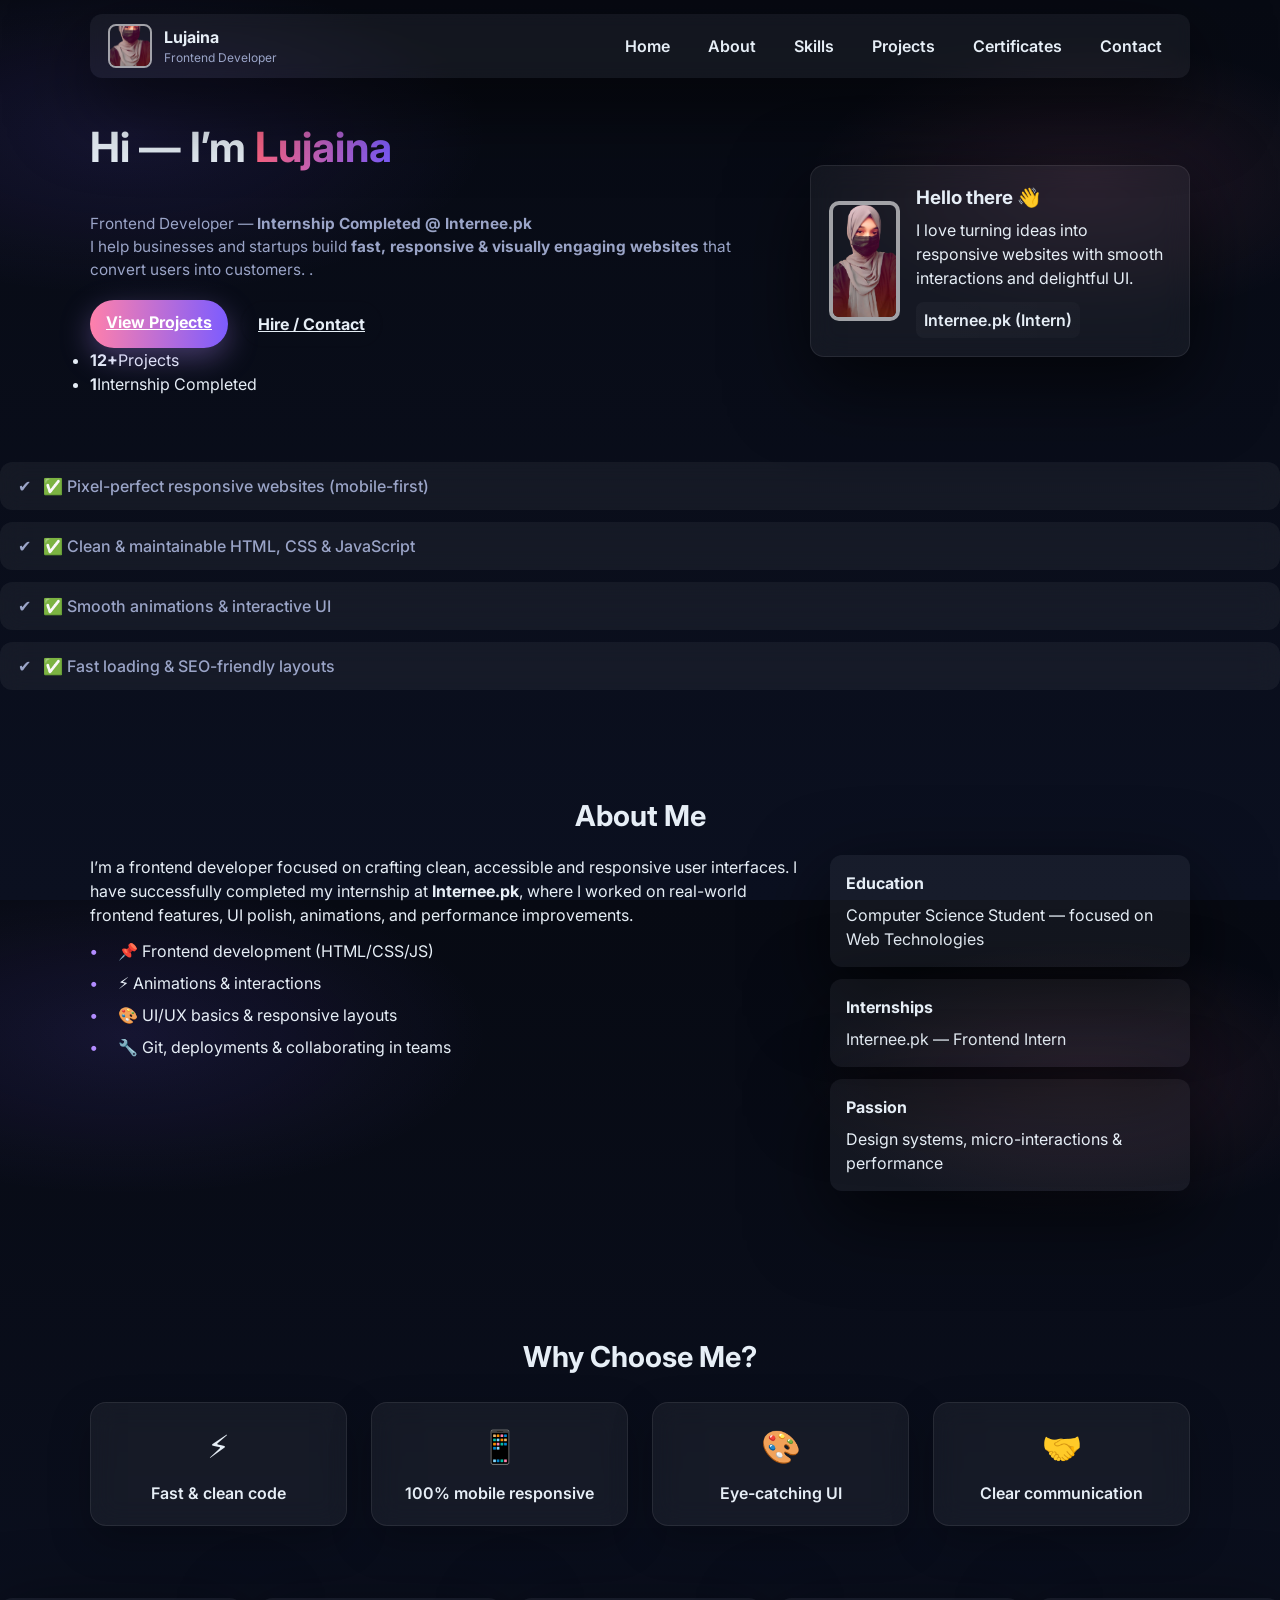
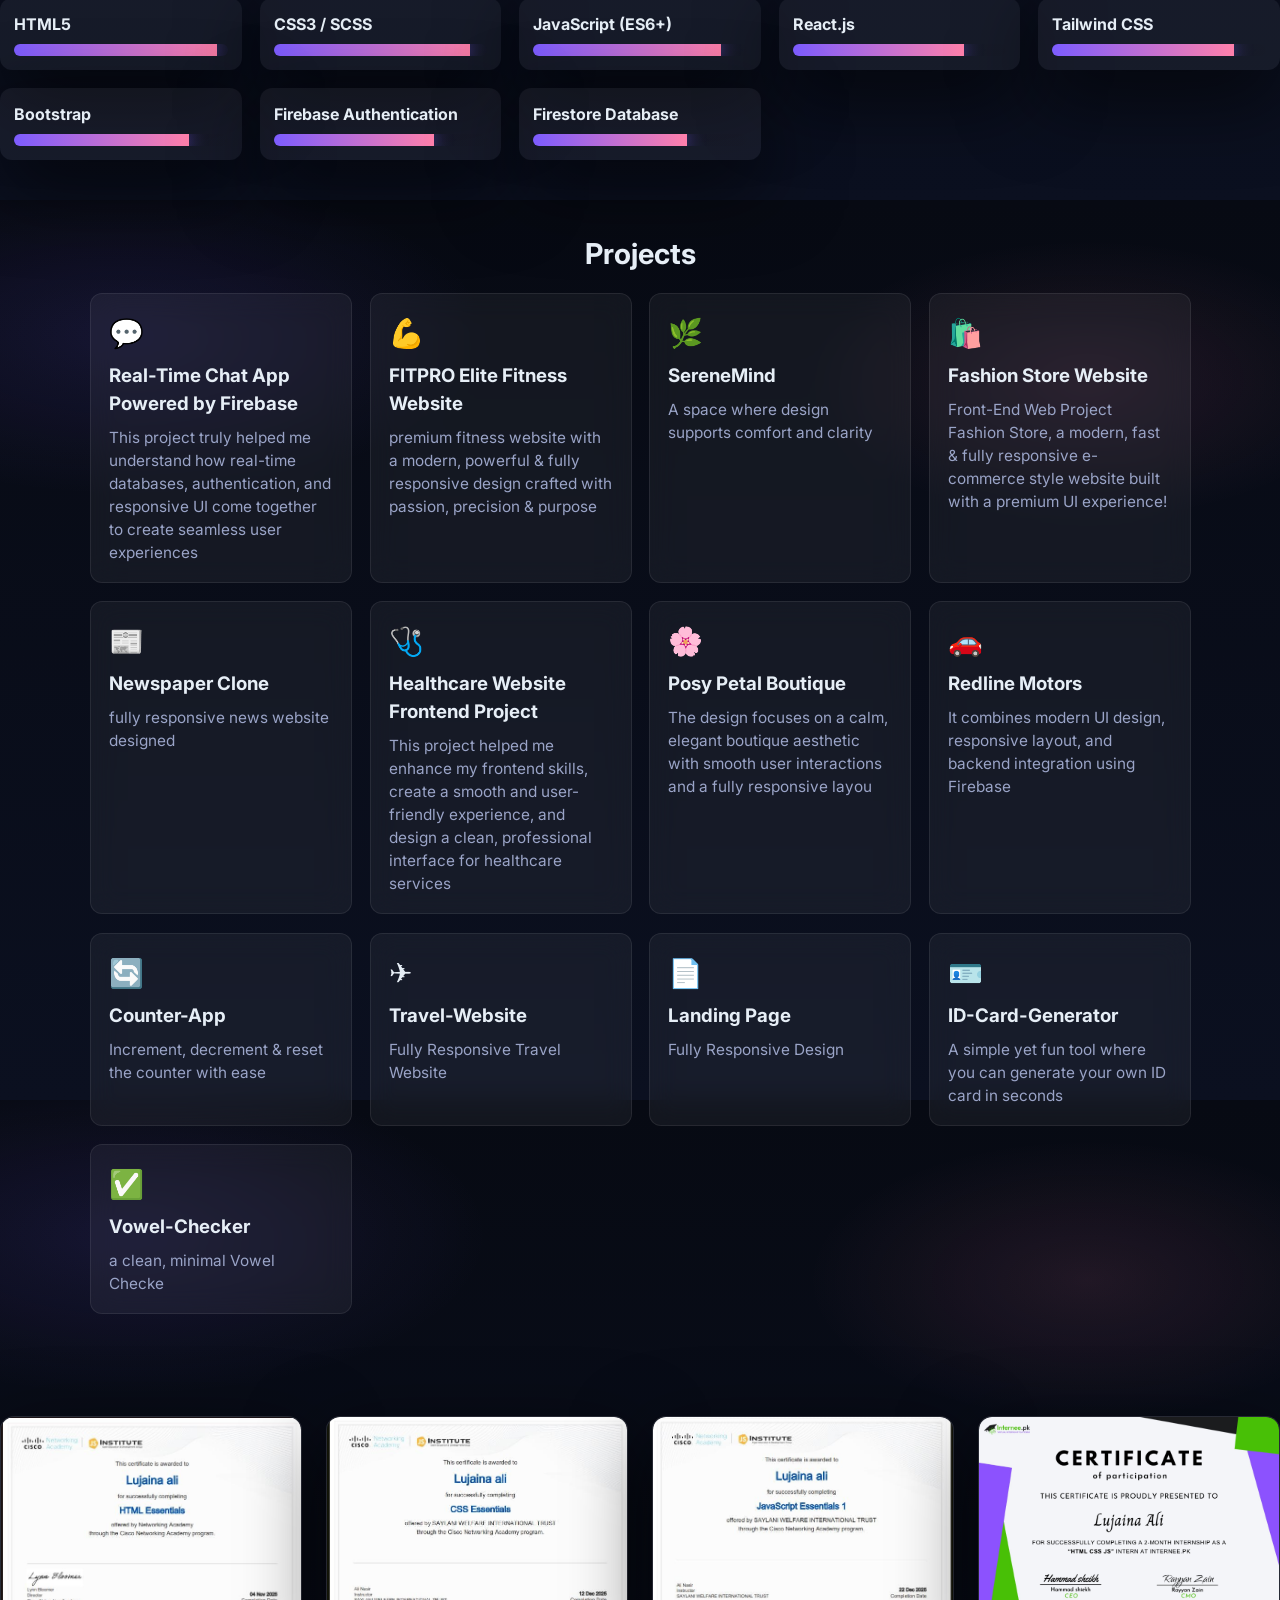
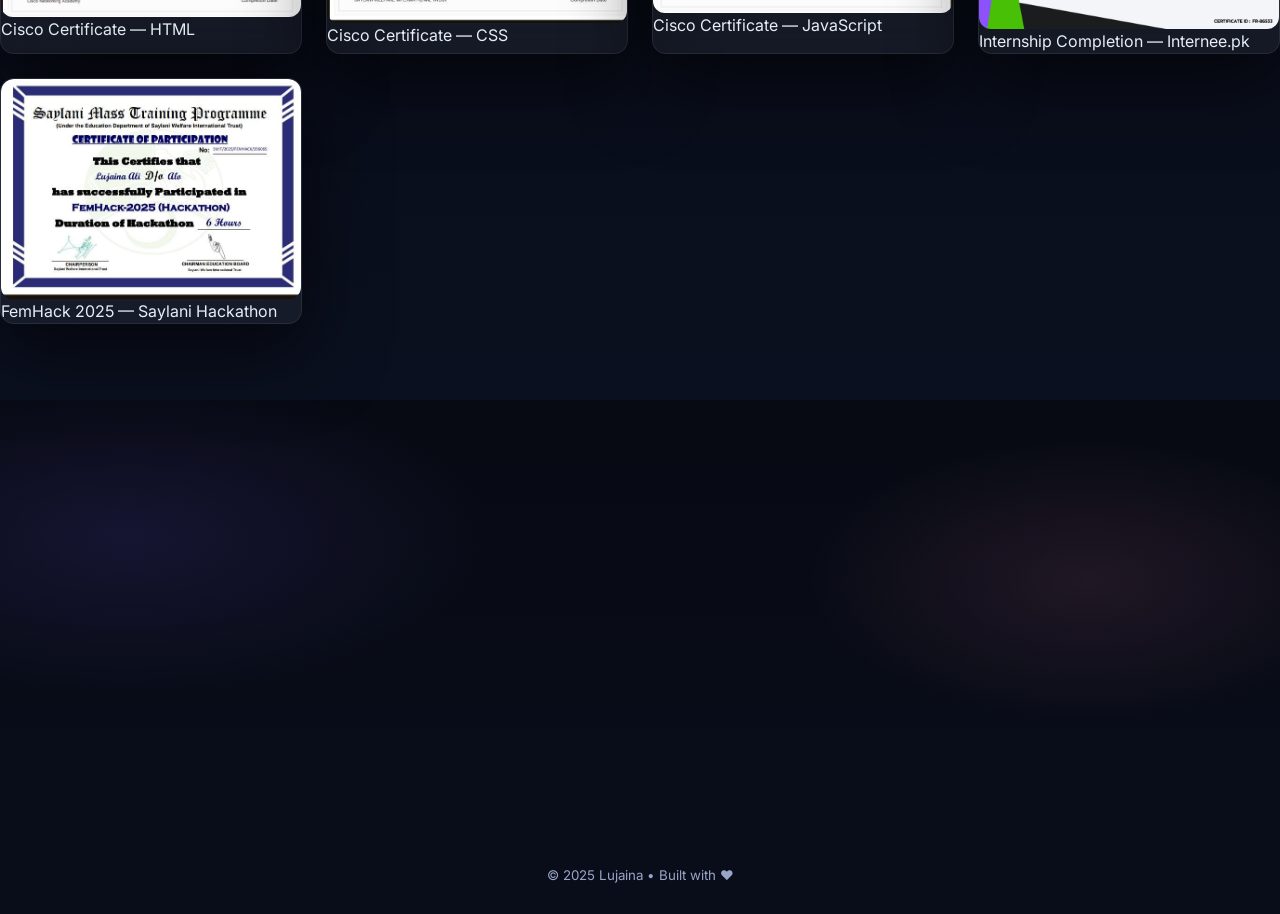
==== commit dc4c2164: "first" ====
--- a/index.html
+++ b/index.html
@@ -314,27 +314,27 @@
     <!-- CERTIFICATES -->
 <div class="grid certs-grid">
 
-  <figure class="certificate-card glass tilt" data-img="./cisco-html.jpg">
+  <figure class="certificate-card glass tilt" data-img="./cisco html.jpeg">
     <img src="./cisco html.jpeg">
     <figcaption>Cisco Certificate — HTML</figcaption>
   </figure>
 
-  <figure class="certificate-card glass tilt" data-img="./cisco-css.jpg">
+  <figure class="certificate-card glass tilt" data-img="./cisco css.jpeg">
     <img src="./cisco css.jpeg">
     <figcaption>Cisco Certificate — CSS</figcaption>
   </figure>
 
-  <figure class="certificate-card glass tilt" data-img="./cisco-js.jpg">
+  <figure class="certificate-card glass tilt" data-img="./cisco js.jpeg">
     <img src="./cisco js.jpeg">
     <figcaption>Cisco Certificate — JavaScript</figcaption>
   </figure>
 
-  <figure class="certificate-card glass tilt" data-img="./internee-cert.jpg">
+  <figure class="certificate-card glass tilt" data-img="./internee.pk.jpeg">
     <img src="./internee.pk.jpeg">
     <figcaption>Internship Completion — Internee.pk</figcaption>
   </figure>
 
-  <figure class="certificate-card glass tilt" data-img="./femhack.jpg">
+  <figure class="certificate-card glass tilt" data-img="./certificate.jpg">
     <img src="./certificate.jpg">
     <figcaption>FemHack 2025 — Saylani Hackathon</figcaption>
   </figure>
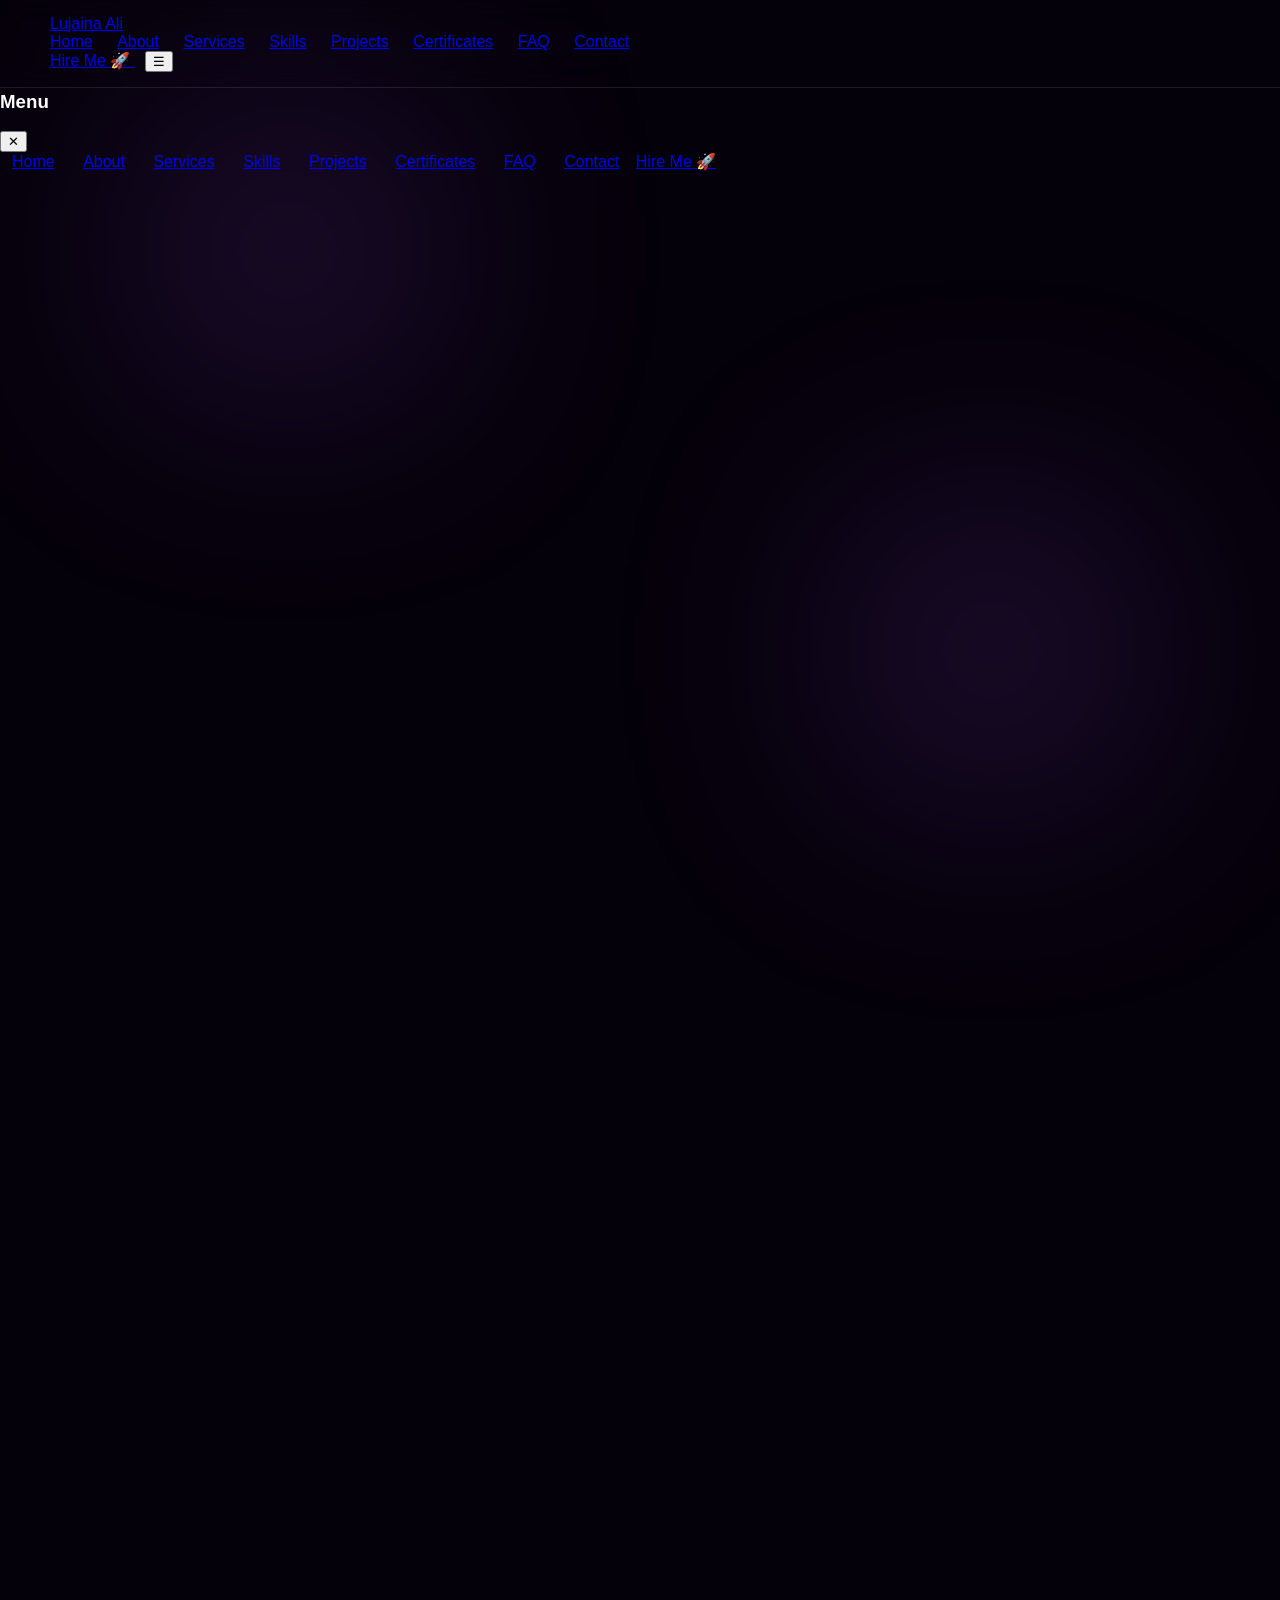
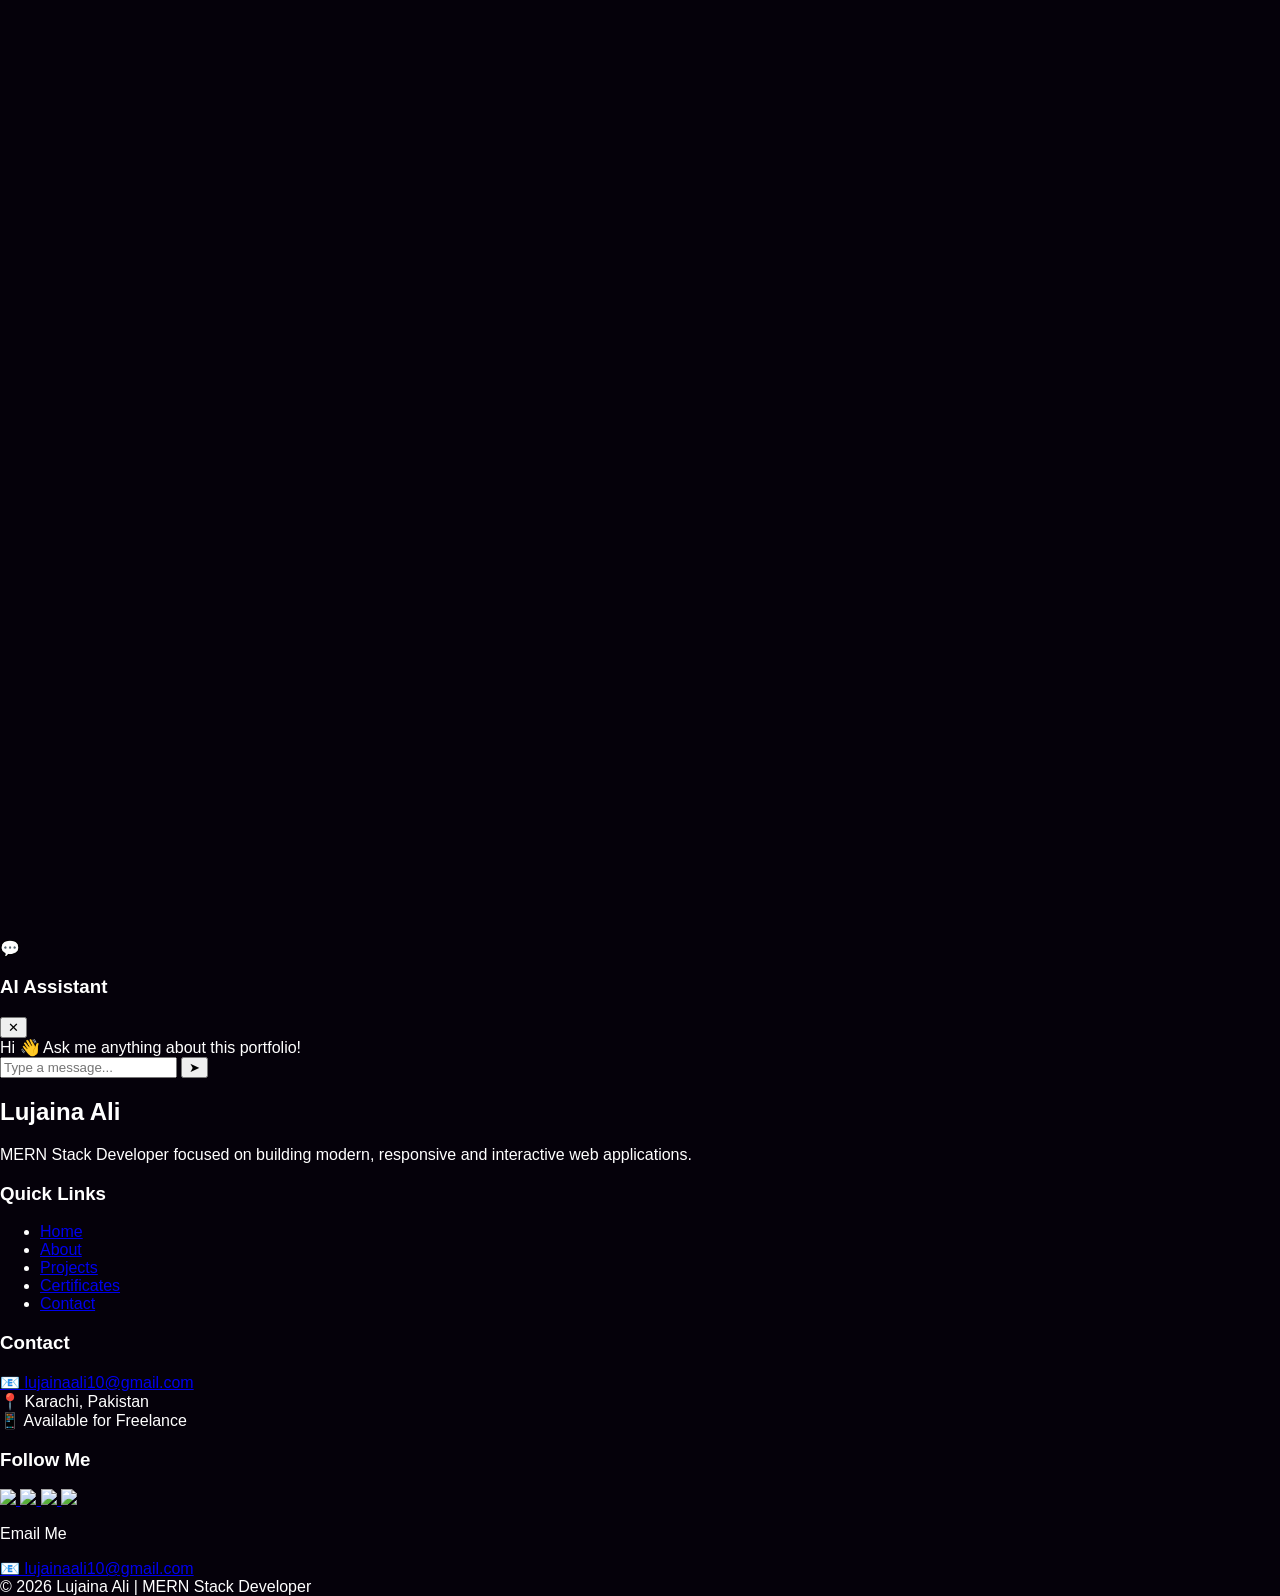
==== commit 650825fb: "first commit" ====
--- a/index.html
+++ b/index.html
@@ -1,410 +1,1622 @@
-<!doctype html>
+<!DOCTYPE html>
 <html lang="en">
 <head>
-<meta charset="utf-8" />
-<meta name="viewport" content="width=device-width,initial-scale=1" />
-<link rel="stylesheet" href="style.css" />
-<title>Lujaina — Portfolio</title>
-
-<link href="https://fonts.googleapis.com/css2?family=Inter:wght@300;400;600;700;800&display=swap" rel="stylesheet">
-
-
+<meta charset="UTF-8" />
+<meta name="viewport" content="width=device-width, initial-scale=1.0"/>
+<title>Lujaina | Elite MERN Developer</title>
+
+<script src="https://cdn.tailwindcss.com"></script>
+<script src="https://cdnjs.cloudflare.com/ajax/libs/gsap/3.12.5/gsap.min.js"></script>
+<script src="https://cdnjs.cloudflare.com/ajax/libs/gsap/3.12.5/ScrollTrigger.min.js"></script>
+<script src="https://cdn.jsdelivr.net/npm/sweetalert2@11"></script>
 
 <style>
-html {
-  scroll-behavior: smooth;
+body{
+  margin:0;
+  background:#05010a;
+  color:white;
+  overflow-x:hidden;
+  font-family:sans-serif;
+}
+
+/* BLOBS */
+.blob{
+  position:fixed;
+  width:320px;height:320px;
+  background:#a855f7;
+  filter:blur(120px);
+  opacity:0.15;
+  z-index:-1;
+}
+.blob1{top:10%;left:10%}
+.blob2{bottom:10%;right:10%}
+
+/* NAV */
+nav{
+  position:fixed;
+  top:0;left:0;width:100%;
+  display:flex;
+  justify-content:space-between;
+  padding:15px 40px;
+  backdrop-filter:blur(15px);
+  border-bottom:1px solid rgba(255,255,255,0.1);
+  z-index:9999;
+}
+nav a{margin:0 10px;transition:0.3s}
+nav a:hover{color:#a855f7;transform:scale(1.1)}
+
+/* HERO */
+.hero{
+  height:100vh;
+  display:flex;
+  align-items:center;
+  justify-content:center;
+  text-align:center;
+}
+
+.hero-img{
+  width:170px;
+  height:170px;
+  border-radius:50%;
+  border:3px solid #a855f7;
+  box-shadow:0 0 50px #a855f7;
+  object-fit:cover;
+}
+
+/* SECTIONS */
+section{
+  padding:100px 40px;
+  opacity:0;
+  transform:translateY(60px);
+}
+
+/* GLASS */
+.glass{
+  background:rgba(255,255,255,0.05);
+  backdrop-filter:blur(14px);
+  border:1px solid rgba(255,255,255,0.1);
+  border-radius:18px;
+  transition:0.4s;
+}
+.glass:hover{
+  transform:translateY(-10px) scale(1.03);
+  box-shadow:0 0 40px #a855f7;
+}
+
+/* BUTTON */
+.btn{
+  background:#a855f7;
+  padding:10px 20px;
+  border-radius:30px;
+  box-shadow:0 0 20px #a855f7;
+  transition:0.3s;
+}
+.btn:hover{transform:scale(1.1)}
+
+/* SKILLS */
+.bar{background:#222;border-radius:20px;height:12px;overflow:hidden}
+.fill{height:12px;background:#a855f7}
+
+/* GRID */
+.grid2{display:flex;gap:30px;flex-wrap:wrap;justify-content:center;align-items:center}
+
+/* FAQ */
+.faq{
+  cursor:pointer;
+  padding:15px;
+  margin:10px 0;
+}
+
+/* STAR BACKGROUND (UNCHANGED) */
+canvas{
+  position:fixed;
+  top:0;
+  left:0;
+  z-index:-1;
+}
+
+
+/*CERTIFICATE*/
+/* CERT SLIDER */
+.cert-wrapper{
+  overflow:hidden;
+  position:relative;
+}
+
+.cert-track{
+  display:flex;
+  gap:20px;
+  transition:transform 0.6s ease;
+  width:max-content;
+  padding-bottom:20px;
+}
+
+/* FLIP CARD */
+.flip-card{
+  width:260px;
+  height:200px;
+  perspective:1000px;
+  flex-shrink:0;
+}
+
+.flip-inner{
+  position:relative;
+  width:100%;
+  height:100%;
+  transition:0.8s;
+  transform-style:preserve-3d;
+}
+
+.flip-card:hover .flip-inner{
+  transform:rotateY(180deg);
+}
+
+.flip-front,.flip-back{
+  position:absolute;
+  width:100%;
+  height:100%;
+  backface-visibility:hidden;
+  border-radius:16px;
+  overflow:hidden;
+}
+
+.flip-front img{
+  width:100%;
+  height:100%;
+  object-fit:cover;
+}
+
+.flip-back{
+  background:#0f0a1a;
+  display:flex;
+  align-items:center;
+  justify-content:center;
+  flex-direction:column;
+  transform:rotateY(180deg);
+  border:1px solid #a855f7;
+}
+
+/* NAV BUTTONS */
+.cert-btn{
+  position:absolute;
+  top:45%;
+  transform:translateY(-50%);
+  background:#a855f7;
+  border:none;
+  padding:10px 15px;
+  border-radius:50%;
+  cursor:pointer;
+  z-index:10;
+}
+
+.left{left:0}
+.right{right:0}
+
+
+/* project flip */
+.project-card{
+  perspective:1200px;
+}
+
+.card-inner{
+  position:relative;
+  width:100%;
+  height:360px;
+  transition:transform 0.8s;
+  transform-style:preserve-3d;
+}
+
+.project-card:hover .card-inner{
+  transform:rotateY(180deg);
+}
+
+.card-front,
+.card-back{
+  position:absolute;
+  inset:0;
+  backface-visibility:hidden;
+  border-radius:20px;
+}
+
+.card-back{
+  transform:rotateY(180deg);
+  display:flex;
+  flex-direction:column;
+  justify-content:center;
+  align-items:center;
+}
+
+/* TAG */
+.tag{
+  font-size:12px;
+  background:rgba(168,85,247,0.2);
+  padding:4px 8px;
+  border-radius:8px;
+}
+
+/* BUTTON reuse */
+.btn{
+  background:#a855f7;
+  padding:8px 14px;
+  border-radius:20px;
+  box-shadow:0 0 15px #a855f7;
+  transition:0.3s;
+  color:white;
+  text-decoration:none;
+}
+
+.btn:hover{
+  transform:scale(1.1);
+}
+section{
+  opacity:0;
+  transform: translateY(80px);
+  transition: all 0.8s ease;
+}
+
+.reveal{
+  opacity:1 !important;
+  transform: translateY(0px) !important;
+}
+
+/* smooth scrolling */
+html{
+  scroll-behavior:smooth;
+}
+#progressBar{
+  position:fixed;
+  top:0;
+  left:0;
+  height:3px;
+  width:0%;
+  background:linear-gradient(to right,#a855f7,#ec4899);
+  z-index:99999;
 }
 </style>
 </head>
-<body class="dark">
-  <!-- NAV -->
-  <header class="nav-wrap">
-    <nav class="nav container">
-      <div class="brand">
-        <img src="./bg-removebg-preview.png" alt="Lujaina" class="brand-avatar">
-        <div class="brand-text">
-          <span class="brand-name">Lujaina</span>
-          <small class="brand-role">Frontend Developer</small>
-        </div>
-      </div>
-
-      <ul class="nav-links" role="list">
-        <li><a href="#hero">Home</a></li>
-        <li><a href="#about">About</a></li>
-        <li><a href="#skills">Skills</a></li>
-        <li><a href="#projects">Projects</a></li>
-        <li><a href="#certificates">Certificates</a></li>
-        <li><a href="#contact">Contact</a></li>
+
+<body>
+<div id="progressBar"></div>
+<div class="blob blob1"></div>
+<div class="blob blob2"></div>
+
+<canvas id="bg"></canvas>
+
+<!-- NAV -->
+<!-- NAVBAR -->
+<nav class="fixed top-0 left-0 w-full z-50 bg-black/30 backdrop-blur-xl border-b border-white/10  will-change-transform">
+
+  <div class="max-w-6xl mx-auto flex items-center justify-between px-4 sm:px-6 py-3">
+
+    <!-- LOGO -->
+    <a href="#hero"
+       class="text-xl font-bold text-purple-400 tracking-wide hover:scale-105 transition">
+      Lujaina Ali
+    </a>
+
+    <!-- DESKTOP MENU -->
+    <div class="hidden md:flex items-center gap-8 text-sm text-gray-300">
+
+      <a href="#hero" class="nav-link">Home</a>
+      <a href="#about" class="nav-link">About</a>
+      <a href="#services" class="nav-link">Services</a>
+      <a href="#skills" class="nav-link">Skills</a>
+      <a href="#projects" class="nav-link">Projects</a>
+      <a href="#cert" class="nav-link">Certificates</a>
+      <a href="#faq" class="nav-link">FAQ</a>
+      <a href="#contact" class="nav-link">Contact</a>
+
+    </div>
+
+    <!-- CTA -->
+    <a href="#contact"
+       class="hidden md:flex items-center gap-2 bg-purple-500 px-4 py-2 rounded-full
+              text-sm font-medium shadow-lg hover:shadow-purple-500/40
+              hover:scale-105 transition">
+      Hire Me 🚀
+    </a>
+
+    <!-- MOBILE BUTTON -->
+    <button id="menuBtn"
+      class="md:hidden text-purple-400 text-2xl hover:scale-110 transition">
+      ☰
+    </button>
+
+  </div>
+</nav>
+
+<!-- BACKDROP -->
+<div id="backdrop"
+     class="fixed inset-0 bg-black/60 hidden z-40"></div>
+
+<!-- MOBILE DRAWER -->
+<div id="mobileMenu"
+     class="fixed top-0 right-0 h-full w-72 bg-[#0b0614]/95 backdrop-blur-2xl
+            border-l border-white/10 shadow-2xl z-50
+            transform translate-x-full transition-transform duration-300">
+
+  <div class="p-6 flex flex-col gap-5 text-gray-300">
+
+    <!-- CLOSE -->
+    <div class="flex justify-between items-center">
+      <h3 class="text-purple-400 font-bold">Menu</h3>
+      <button id="closeBtn"
+        class="text-white text-xl hover:rotate-90 transition">
+        ✕
+      </button>
+    </div>
+
+    <a href="#hero" class="mobile-link">Home</a>
+    <a href="#about" class="mobile-link">About</a>
+    <a href="#services" class="mobile-link">Services</a>
+    <a href="#skills" class="mobile-link">Skills</a>
+    <a href="#projects" class="mobile-link">Projects</a>
+    <a href="#cert" class="mobile-link">Certificates</a>
+    <a href="#faq" class="mobile-link">FAQ</a>
+    <a href="#contact" class="mobile-link">Contact</a>
+
+    <a href="#contact"
+       class="mt-6 bg-purple-500 text-center py-3 rounded-xl font-medium
+              hover:scale-105 transition">
+      Hire Me 🚀
+    </a>
+
+  </div>
+</div>
+
+<!-- FIX HERO CUT -->
+<style>
+body{
+  padding-top: 72px;
+}
+
+/* DESKTOP LINKS */
+.nav-link{
+  position: relative;
+  transition: 0.3s;
+  padding: 6px 0;
+}
+
+/* underline */
+.nav-link::after{
+  content:"";
+  position:absolute;
+  left:0;
+  bottom:-5px;
+  width:0%;
+  height:2px;
+  background:#a855f7;
+  transition:0.3s;
+}
+
+/* hover effects */
+.nav-link:hover{
+  color:#a855f7;
+  transform: translateY(-2px);
+}
+
+.nav-link:hover::after{
+  width:100%;
+}
+
+/* MOBILE LINKS */
+.mobile-link{
+  padding:12px;
+  border-radius:10px;
+  transition:0.3s;
+  background:transparent;
+}
+
+.mobile-link:hover{
+  background:rgba(168,85,247,0.12);
+  transform: translateX(8px);
+  color:#a855f7;
+}
+</style>
+
+<!-- SCRIPT -->
+<script>
+const menu = document.getElementById("mobileMenu");
+const btn = document.getElementById("menuBtn");
+const closeBtn = document.getElementById("closeBtn");
+const backdrop = document.getElementById("backdrop");
+
+function openMenu(){
+  menu.classList.remove("translate-x-full");
+  backdrop.classList.remove("hidden");
+}
+
+function closeMenu(){
+  menu.classList.add("translate-x-full");
+  backdrop.classList.add("hidden");
+}
+
+btn.onclick = openMenu;
+closeBtn.onclick = closeMenu;
+backdrop.onclick = closeMenu;
+
+document.querySelectorAll(".mobile-link").forEach(link=>{
+  link.onclick = closeMenu;
+});
+</script>
+
+<!-- HERO (CLIENT IMPACT TEXT + IMAGE) -->
+<section id="hero" class="relative min-h-screen flex items-center justify-center text-center px-6 overflow-hidden bg-[#05010a] text-white will-change-transform">
+
+  <!-- 🌌 ANIMATED BACKGROUND GLOW -->
+  <div class="absolute w-[500px] h-[500px] bg-purple-600 blur-[180px] opacity-20 top-0 left-0 animate-pulse"></div>
+  <div class="absolute w-[500px] h-[500px] bg-pink-500 blur-[180px] opacity-20 bottom-0 right-0 animate-pulse"></div>
+
+  <!-- ✨ FLOATING DOTS -->
+  <div class="absolute top-20 left-20 w-3 h-3 bg-purple-400 rounded-full animate-bounce"></div>
+  <div class="absolute bottom-24 right-24 w-2 h-2 bg-pink-400 rounded-full animate-ping"></div>
+
+  <!-- MAIN CONTENT -->
+  <div class="relative z-10 max-w-3xl">
+
+    <!-- PROFILE IMAGE -->
+    <div class="flex justify-center mb-6">
+      <div class="relative group">
+
+        <div class="absolute inset-0 bg-purple-500 blur-3xl opacity-40 rounded-full 
+                    group-hover:opacity-70 transition duration-500"></div>
+
+        <img src="./Gemini_Generated_Image_5oui0g5oui0g5oui.png"
+          class="w-40 h-40 md:w-52 md:h-52 rounded-full object-cover border-4 border-purple-500
+                 shadow-[0_0_50px_#a855f7]
+                 transform group-hover:scale-110 group-hover:rotate-2
+                 transition duration-500"/>
+      </div>
+    </div>
+
+    <!-- STATUS -->
+    <div class="inline-block px-4 py-1 mb-4 text-sm rounded-full bg-green-500/20 text-green-300 animate-pulse">
+      ● Available for Freelance Work
+    </div>
+
+    <!-- MAIN TITLE -->
+    <h1 class="text-3xl md:text-5xl font-bold leading-tight">
+      Crafting <span class="text-purple-400">Modern</span> Web Experiences
+    </h1>
+
+    <!-- SUB TEXT -->
+    <p class="mt-4 text-gray-300 max-w-xl mx-auto leading-relaxed hover:text-white transition">
+      I build high-performance <span class="text-purple-400">MERN applications</span>,
+      scalable systems, and UI experiences that feel like <span class="text-white">premium digital products</span>.
+    </p>
+
+    <!-- SKILLS TAGS -->
+    <div class="flex flex-wrap justify-center gap-2 mt-6">
+
+      <span class="bg-purple-500/20 px-3 py-1 rounded-full text-sm hover:scale-110 transition">⚡ Fast</span>
+      <span class="bg-purple-500/20 px-3 py-1 rounded-full text-sm hover:scale-110 transition">🎨 UI/UX</span>
+      <span class="bg-purple-500/20 px-3 py-1 rounded-full text-sm hover:scale-110 transition">🚀 Scalable</span>
+      <span class="bg-purple-500/20 px-3 py-1 rounded-full text-sm hover:scale-110 transition">💻 MERN</span>
+
+    </div>
+
+    <!-- CTA BUTTONS -->
+    <div class="mt-8 flex flex-col md:flex-row justify-center gap-4">
+
+      <a href="#contact"
+         class="bg-purple-500 px-6 py-3 rounded-full shadow-lg
+                hover:scale-110 hover:shadow-purple-500/60
+                transition duration-300">
+        🚀 Hire Me
+      </a>
+
+      <a href="./cv.html" target="_blank"
+         class="border border-purple-500 px-6 py-3 rounded-full
+                hover:bg-purple-500/20 hover:scale-105
+                transition duration-300">
+        📄 Download CV
+      </a>
+
+      <a href="https://github.com/Lujaina-ali32" target="_blank"
+         class="px-6 py-3 rounded-full bg-white/5 border border-white/10
+                hover:bg-white/10 hover:scale-105 transition">
+        💻 GitHub
+      </a>
+
+    </div>
+
+    <!-- SOCIAL LINKS -->
+    <div class="flex justify-center gap-6 mt-8 text-gray-400">
+
+      <a href="https://www.linkedin.com/in/lujaina-ali-962231307?utm_source=share_via&utm_content=profile&utm_medium=member_android" target="_blank"
+         class="hover:text-purple-400 hover:scale-125 transition">LinkedIn</a>
+
+      <a href="https://github.com/Lujaina-ali32" target="_blank"
+         class="hover:text-purple-400 hover:scale-125 transition">GitHub</a>
+
+      <a href="lujainaali10@gmail.com"
+         class="hover:text-purple-400 hover:scale-125 transition">Email</a>
+
+    </div>
+
+    <!-- SCROLL INDICATOR -->
+    <div class="mt-10 text-gray-400 animate-bounce text-sm">
+      ↓ Scroll to explore
+    </div>
+
+  </div>
+</section>
+
+<!-- ABOUT (WITH IMAGE) -->
+<section id="about" class="py-24 px-6 bg-[#05010a] text-white will-change-transform">
+
+  <h2 class="text-center text-4xl font-bold text-purple-400 mb-14">
+    👨‍💻 About Me
+  </h2>
+
+  <div class="grid md:grid-cols-2 gap-12 max-w-6xl mx-auto items-center">
+
+    <!-- IMAGE SIDE -->
+    <div class="flex justify-center">
+      <div class="relative group">
+
+        <!-- glow background -->
+        <div class="absolute inset-0 bg-purple-500 blur-3xl opacity-30 rounded-3xl 
+                    group-hover:opacity-60 transition duration-500"></div>
+
+        <img src="./Gemini_Generated_Image_pvwhsdpvwhsdpvwh.png"
+          class="relative w-[400px] h-[500px] object-cover rounded-3xl 
+                 border border-white/10 shadow-2xl 
+                 transform group-hover:scale-110 group-hover:rotate-1
+                 transition duration-500"/>
+      </div>
+    </div>
+
+    <!-- CONTENT SIDE -->
+    <div class="space-y-6">
+
+      <h3 class="text-2xl md:text-3xl font-bold leading-snug">
+        Hi, I'm <span class="text-purple-400">Lujaina</span> 👋
+        <br/>
+        <span class="text-white/80 text-lg font-normal">
+          MERN Stack Developer & Creative Web Builder
+        </span>
+      </h3>
+
+      <p class="text-gray-300 leading-relaxed hover:text-white transition duration-300">
+        I specialize in building <span class="text-purple-400">modern web applications</span>
+        that are fast, responsive, and visually powerful.
+        My focus is not just code but creating smooth user experiences that feel premium.
+      </p>
+
+      <p class="text-gray-300 leading-relaxed hover:text-white transition duration-300">
+        I enjoy turning ideas into real digital products using
+        <span class="text-purple-400">MERN Stack, UI animations, and clean architecture</span>.
+        Every project I build is designed with performance + aesthetics in mind.
+      </p>
+
+      <!-- BADGES -->
+      <div class="flex flex-wrap gap-2">
+
+        <span class="bg-purple-500/20 px-3 py-1 rounded-full text-sm hover:scale-105 transition">
+          💻 MERN Stack
+        </span>
+
+        <span class="bg-purple-500/20 px-3 py-1 rounded-full text-sm hover:scale-105 transition">
+          🎨 UI/UX Focus
+        </span>
+
+        <span class="bg-purple-500/20 px-3 py-1 rounded-full text-sm hover:scale-105 transition">
+          ⚡ Performance First
+        </span>
+
+        <span class="bg-purple-500/20 px-3 py-1 rounded-full text-sm hover:scale-105 transition">
+          🚀 Scalable Systems
+        </span>
+
+      </div>
+
+      <!-- HIGHLIGHT BOXES -->
+      <div class="grid grid-cols-2 gap-4 mt-6">
+
+        <div class="bg-white/5 border border-white/10 rounded-xl p-4
+                    hover:scale-105 hover:shadow-purple-500/40 transition duration-300">
+          <h4 class="text-purple-400 font-bold">💡 Problem Solver</h4>
+          <p class="text-xs text-gray-400 mt-1">Turning ideas into real apps</p>
+        </div>
+
+        <div class="bg-white/5 border border-white/10 rounded-xl p-4
+                    hover:scale-105 hover:shadow-purple-500/40 transition duration-300">
+          <h4 class="text-purple-400 font-bold">⚙️ Clean Code</h4>
+          <p class="text-xs text-gray-400 mt-1">Maintainable & scalable structure</p>
+        </div>
+
+        <div class="bg-white/5 border border-white/10 rounded-xl p-4
+                    hover:scale-105 hover:shadow-purple-500/40 transition duration-300">
+          <h4 class="text-purple-400 font-bold">🎯 Focused UI</h4>
+          <p class="text-xs text-gray-400 mt-1">Modern & user-centered design</p>
+        </div>
+
+        <div class="bg-white/5 border border-white/10 rounded-xl p-4
+                    hover:scale-105 hover:shadow-purple-500/40 transition duration-300">
+          <h4 class="text-purple-400 font-bold">🚀 Fast Delivery</h4>
+          <p class="text-xs text-gray-400 mt-1">Optimized & efficient workflow</p>
+        </div>
+
+      </div>
+
+      <!-- CTA BUTTONS -->
+      <div class="mt-6 flex gap-4">
+
+        <a href="#projects"
+           class="bg-purple-500 px-6 py-2 rounded-full shadow-lg
+                  hover:scale-110 hover:shadow-purple-500/50
+                  transition duration-300">
+          View Projects
+        </a>
+
+        <a href="#contact"
+           class="border border-purple-500 px-6 py-2 rounded-full
+                  hover:bg-purple-500/20 hover:scale-105
+                  transition duration-300">
+          Contact Me
+        </a>
+
+      </div>
+
+    </div>
+  </div>
+</section>
+
+<!-- SERVICES -->
+<section id="services" class="py-24 px-6 bg-[#05010a] will-change-transform">
+
+  <h2 class="text-3xl md:text-4xl text-center font-bold text-purple-400 mb-14">
+    ⚡ Services (Premium Solutions)
+  </h2>
+
+  <div class="grid md:grid-cols-3 gap-6 max-w-6xl mx-auto">
+
+    <!-- CARD -->
+    <div class="group relative p-[1px] rounded-2xl overflow-hidden">
+
+      <!-- glow border -->
+      <div class="absolute inset-0 bg-gradient-to-r from-purple-500 via-pink-500 to-purple-500 opacity-30 blur-md group-hover:opacity-70 transition"></div>
+
+      <div class="relative bg-white/5 border border-white/10 rounded-2xl p-6 backdrop-blur-md
+                  transition duration-300 transform group-hover:-translate-y-2 group-hover:scale-[1.03]">
+
+        <div class="text-2xl mb-3 group-hover:animate-bounce">⚡</div>
+        <h3 class="text-xl font-bold">Full Stack MERN Development</h3>
+        <p class="text-gray-400 mt-2">Scalable web apps with React, Node, Express & MongoDB.</p>
+
+      </div>
+    </div>
+
+    <!-- CARD -->
+    <div class="group relative p-[1px] rounded-2xl overflow-hidden">
+
+      <div class="absolute inset-0 bg-gradient-to-r from-purple-500 via-blue-500 to-purple-500 opacity-30 blur-md group-hover:opacity-70 transition"></div>
+
+      <div class="relative bg-white/5 border border-white/10 rounded-2xl p-6 backdrop-blur-md
+                  transition duration-300 transform group-hover:-translate-y-2 group-hover:scale-[1.03]">
+
+        <div class="text-2xl mb-3 group-hover:animate-bounce">🎨</div>
+        <h3 class="text-xl font-bold">UI/UX Modern Design</h3>
+        <p class="text-gray-400 mt-2">Clean, modern and user-focused interface designs.</p>
+
+      </div>
+    </div>
+
+    <!-- CARD -->
+    <div class="group relative p-[1px] rounded-2xl overflow-hidden">
+
+      <div class="absolute inset-0 bg-gradient-to-r from-purple-500 via-green-500 to-purple-500 opacity-30 blur-md group-hover:opacity-70 transition"></div>
+
+      <div class="relative bg-white/5 border border-white/10 rounded-2xl p-6 backdrop-blur-md
+                  transition duration-300 transform group-hover:-translate-y-2 group-hover:scale-[1.03]">
+
+        <div class="text-2xl mb-3 group-hover:animate-bounce">🚀</div>
+        <h3 class="text-xl font-bold">API Development</h3>
+        <p class="text-gray-400 mt-2">Secure REST APIs with authentication & scalability.</p>
+
+      </div>
+    </div>
+
+    <!-- CARD -->
+    <div class="group relative p-[1px] rounded-2xl overflow-hidden">
+
+      <div class="absolute inset-0 bg-gradient-to-r from-purple-500 via-yellow-500 to-purple-500 opacity-30 blur-md group-hover:opacity-70 transition"></div>
+
+      <div class="relative bg-white/5 border border-white/10 rounded-2xl p-6 backdrop-blur-md
+                  transition duration-300 transform group-hover:-translate-y-2 group-hover:scale-[1.03]">
+
+        <div class="text-2xl mb-3 group-hover:animate-bounce">📱</div>
+        <h3 class="text-xl font-bold">Responsive Web Apps</h3>
+        <p class="text-gray-400 mt-2">Fully mobile-friendly and cross-device optimized apps.</p>
+
+      </div>
+    </div>
+
+    <!-- CARD -->
+    <div class="group relative p-[1px] rounded-2xl overflow-hidden">
+
+      <div class="absolute inset-0 bg-gradient-to-r from-purple-500 via-red-500 to-purple-500 opacity-30 blur-md group-hover:opacity-70 transition"></div>
+
+      <div class="relative bg-white/5 border border-white/10 rounded-2xl p-6 backdrop-blur-md
+                  transition duration-300 transform group-hover:-translate-y-2 group-hover:scale-[1.03]">
+
+        <div class="text-2xl mb-3 group-hover:animate-bounce">🔐</div>
+        <h3 class="text-xl font-bold">Authentication Systems</h3>
+        <p class="text-gray-400 mt-2">JWT, OAuth and secure login/signup systems.</p>
+
+      </div>
+    </div>
+
+    <!-- CARD -->
+    <div class="group relative p-[1px] rounded-2xl overflow-hidden">
+
+      <div class="absolute inset-0 bg-gradient-to-r from-purple-500 via-cyan-500 to-purple-500 opacity-30 blur-md group-hover:opacity-70 transition"></div>
+
+      <div class="relative bg-white/5 border border-white/10 rounded-2xl p-6 backdrop-blur-md
+                  transition duration-300 transform group-hover:-translate-y-2 group-hover:scale-[1.03]">
+
+        <div class="text-2xl mb-3 group-hover:animate-bounce">⚙️</div>
+        <h3 class="text-xl font-bold">Admin Dashboards</h3>
+        <p class="text-gray-400 mt-2">Powerful dashboards for full business control.</p>
+
+      </div>
+    </div>
+
+  </div>
+</section>
+
+<!-- SKILLS -->
+<section id="skills" class="py-24 px-6 bg-[#05010a] will-change-transform">
+  
+  <h2 class="text-center text-4xl font-bold text-purple-400 mb-14">
+    ⚡ My Skills & Expertise
+  </h2>
+
+  <div class="grid md:grid-cols-3 gap-6 max-w-6xl mx-auto">
+
+    <!-- CARD -->
+    <div class="bg-white/5 border border-white/10 rounded-2xl p-6 backdrop-blur-md hover:scale-105 transition duration-300 shadow-lg hover:shadow-purple-500/30">
+
+      <h3 class="text-lg font-bold">HTML</h3>
+
+      <div class="w-full h-2 bg-gray-800 rounded-full mt-3 overflow-hidden">
+        <div class="h-full bg-purple-500 rounded-full" style="width:95%"></div>
+      </div>
+
+      <p class="text-sm text-gray-400 mt-2">95% Mastery</p>
+    </div>
+
+    <!-- CARD -->
+    <div class="bg-white/5 border border-white/10 rounded-2xl p-6 backdrop-blur-md hover:scale-105 transition duration-300 shadow-lg hover:shadow-purple-500/30">
+
+      <h3 class="text-lg font-bold">CSS / Tailwind</h3>
+
+      <div class="w-full h-2 bg-gray-800 rounded-full mt-3 overflow-hidden">
+        <div class="h-full bg-purple-500 rounded-full" style="width:92%"></div>
+      </div>
+
+      <p class="text-sm text-gray-400 mt-2">92% Mastery</p>
+    </div>
+
+    <!-- CARD -->
+    <div class="bg-white/5 border border-white/10 rounded-2xl p-6 backdrop-blur-md hover:scale-105 transition duration-300 shadow-lg hover:shadow-purple-500/30">
+
+      <h3 class="text-lg font-bold">JavaScript</h3>
+
+      <div class="w-full h-2 bg-gray-800 rounded-full mt-3 overflow-hidden">
+        <div class="h-full bg-purple-500 rounded-full" style="width:88%"></div>
+      </div>
+
+      <p class="text-sm text-gray-400 mt-2">88% Mastery</p>
+    </div>
+
+    <!-- CARD -->
+    <div class="bg-white/5 border border-white/10 rounded-2xl p-6 backdrop-blur-md hover:scale-105 transition duration-300 shadow-lg hover:shadow-purple-500/30">
+
+      <h3 class="text-lg font-bold">React</h3>
+
+      <div class="w-full h-2 bg-gray-800 rounded-full mt-3 overflow-hidden">
+        <div class="h-full bg-purple-500 rounded-full" style="width:85%"></div>
+      </div>
+
+      <p class="text-sm text-gray-400 mt-2">85% Mastery</p>
+    </div>
+
+    <!-- CARD -->
+    <div class="bg-white/5 border border-white/10 rounded-2xl p-6 backdrop-blur-md hover:scale-105 transition duration-300 shadow-lg hover:shadow-purple-500/30">
+
+      <h3 class="text-lg font-bold">Node / Express</h3>
+
+      <div class="w-full h-2 bg-gray-800 rounded-full mt-3 overflow-hidden">
+        <div class="h-full bg-purple-500 rounded-full" style="width:80%"></div>
+      </div>
+
+      <p class="text-sm text-gray-400 mt-2">80% Mastery</p>
+    </div>
+
+    <!-- CARD -->
+    <div class="bg-white/5 border border-white/10 rounded-2xl p-6 backdrop-blur-md hover:scale-105 transition duration-300 shadow-lg hover:shadow-purple-500/30">
+
+      <h3 class="text-lg font-bold">MongoDB</h3>
+
+      <div class="w-full h-2 bg-gray-800 rounded-full mt-3 overflow-hidden">
+        <div class="h-full bg-purple-500 rounded-full" style="width:75%"></div>
+      </div>
+
+      <p class="text-sm text-gray-400 mt-2">75% Mastery</p>
+    </div>
+
+  </div>
+</section>
+
+<!-- PROJECTS -->
+<section id="projects" class="py-20 px-6 will-change-transform">
+  <h2 class="text-3xl md:text-4xl font-bold text-center mb-12 text-purple-400">
+    🚀 Projects (Hover to Reveal Live Demo)
+  </h2>
+
+  <div class="grid md:grid-cols-3 gap-8 max-w-6xl mx-auto">
+
+     <!-- CARD 1-->
+    <div class="project-card">
+
+      <div class="card-inner">
+
+        <!-- FRONT -->
+        <div class="card-front glass p-4">
+          <img src="./Gemini_Generated_Image_icy11licy11licy1(1).png"
+               class="w-full h-50 object-cover rounded-xl"/>
+
+          <h3 class="mt-4 text-xl font-bold">PinkBlush Salon</h3>
+          <p class="text-gray-300 text-sm">Booking system + Search Filter</p>
+
+          <div class="mt-3 flex gap-2 flex-wrap">
+            <span class="tag">React</span>
+            <span class="tag">TailwindCSS</span>
+            <span class="tag">JavaScript</span>
+          </div>
+        </div>
+
+        <!-- BACK -->
+        <div class="card-back glass p-6 text-center">
+          <h3 class="text-xl font-bold text-purple-400">PinkBlush Salon</h3>
+<p class="text-gray-300 mt-2">
+  A premium beauty platform built with React, delivering a smooth and elegant user experience.
+</p>
+
+          <div class="mt-5 flex gap-3 justify-center">
+            <a href="https://pink-blush-salon.vercel.app/" class="btn">Live Demo</a>
+            <a href="https://github.com/Lujaina-ali32/PinkBlush-Salon" class="btn">GitHub</a>
+          </div>
+        </div>
+
+      </div>
+    </div>
+    <!-- CARD 2-->
+    <div class="project-card">
+
+      <div class="card-inner">
+
+        <!-- FRONT -->
+        <div class="card-front glass p-4">
+          <img src="./Gemini_Generated_Image_2ac1nx2ac1nx2ac1(1).png"
+               class="w-full h-40 object-cover rounded-xl"/>
+
+          <h3 class="mt-4 text-xl font-bold">Fashion Store</h3>
+          <p class="text-gray-300 text-sm"> fast & fully responsive e-commerce style website</p>
+
+          <div class="mt-3 flex gap-2 flex-wrap">
+            <span class="tag">React</span>
+            <span class="tag">TailwindCSS</span>
+            <span class="tag">JavaScript</span>
+          </div>
+        </div>
+
+        <!-- BACK -->
+        <div class="card-back glass p-6 text-center">
+          <h3 class="text-xl font-bold text-purple-400">Fashion Store</h3>
+<p class="text-gray-300 mt-2">
+  Fast, fully responsive e-commerce website with a clean, modern UI and smooth user experience.
+</p>
+
+          <div class="mt-5 flex gap-3 justify-center">
+            <a href="https://lujaina-ali32.github.io/Fashion-Store/" class="btn">Live Demo</a>
+            <a href="https://github.com/Lujaina-ali32/Fashion-Store" class="btn">GitHub</a>
+          </div>
+        </div>
+
+      </div>
+    </div>
+
+    <!-- CARD 3 -->
+    <div class="project-card">
+      <div class="card-inner">
+
+        <div class="card-front glass p-4">
+          <img src="./Gemini_Generated_Image_4pndgf4pndgf4pnd(1).png"
+               class="w-full h-40 object-cover rounded-xl"/>
+
+          <h3 class="mt-4 text-xl font-bold">FITPRO</h3>
+          <p class="text-gray-300 text-sm">FITPRO Elite Fitness Website </p>
+
+          <div class="mt-3 flex gap-2 flex-wrap">
+            <span class="tag">React</span>
+            <span class="tag">TailwindCSS</span>
+            <span class="tag">JavaScript</span>
+          </div>
+        </div>
+
+        <div class="card-back glass p-6 text-center">
+          <h3 class="text-xl font-bold text-purple-400">FITPRO</h3>
+<p class="text-gray-300 mt-2">
+  Fully responsive gym UI with BMI calculator, flip cards, testimonials, FAQ & smooth performance.
+</p>
+
+          <div class="mt-5 flex gap-3 justify-center">
+            <a href="https://lujaina-ali32.github.io/FitPro/" class="btn">Live Demo</a>
+            <a href="#" class="btn">GitHub</a>
+          </div>
+        </div>
+
+      </div>
+    </div>
+
+  </div>
+
+  <!-- VIEW MORE PROJECTS CTA -->
+<div class="mt-14 text-center">
+
+  <h3 class="text-xl md:text-2xl font-bold text-purple-300 mb-3">
+    🚀 More Projects Available
+  </h3>
+
+  <p class="text-gray-400 mb-6">
+    I have built multiple real-world projects. Explore more on GitHub or connect on LinkedIn.
+  </p>
+
+  <div class="flex flex-col md:flex-row justify-center gap-4">
+
+    <!-- GITHUB -->
+    <a href="https://github.com/Lujaina-ali32"
+       target="_blank"
+       class="btn">
+      💻 View GitHub Projects
+    </a>
+
+    <!-- LINKEDIN -->
+    <a href="https://www.linkedin.com/in/lujaina-ali-962231307?utm_source=share_via&utm_content=profile&utm_medium=member_android"
+       target="_blank"
+       class="btn border border-purple-500 bg-transparent">
+      🔗 Connect on LinkedIn
+    </a>
+
+  </div>
+
+</div>
+</section>
+
+<!-- CERTIFICATES -->
+<section id="cert" class="py-16 text-white relative will-change-transform">
+
+  <!-- ⭐ BACKGROUND (same stars assume already applied on body or parent) -->
+  <div class="absolute inset-0 -z-10"></div>
+
+  <h2 class="text-center text-4xl font-bold mb-12 text-purple-400">
+    Certificates
+  </h2>
+
+  <!-- WRAPPER -->
+  <div class="max-w-6xl mx-auto px-4">
+
+    <!-- FLEX LAYOUT (FIXED ALIGNMENT) -->
+    <div class="flex flex-wrap justify-center gap-8">
+
+      <!-- CARD -->
+      <div class="w-[280px] group relative rounded-xl overflow-hidden bg-white/5 shadow-lg
+                  transition-all duration-500 hover:-translate-y-2 hover:shadow-purple-500/40">
+
+        <div class="absolute inset-0 rounded-xl border border-purple-500/20 group-hover:border-purple-400 transition"></div>
+
+        <div class="overflow-hidden">
+          <img src="certificate.jpg"
+            class="w-full h-48 object-cover transition duration-500 group-hover:scale-110">
+        </div>
+
+        <div class="p-4 text-center">
+          <h3 class="text-purple-300 font-semibold">Hackathon</h3>
+          <p class="text-gray-300 text-sm">Femhack 2025</p>
+        </div>
+      </div>
+
+      <!-- CARD 2 -->
+      <div class="w-[280px] group relative rounded-xl overflow-hidden bg-white/5 shadow-lg
+                  transition-all duration-500 hover:-translate-y-2 hover:shadow-purple-500/40">
+
+        <div class="absolute inset-0 rounded-xl border border-purple-500/20 group-hover:border-purple-400 transition"></div>
+
+        <div class="overflow-hidden">
+          <img src="./cisco html.jpeg"
+            class="w-full h-48 object-cover transition duration-500 group-hover:scale-110">
+        </div>
+
+        <div class="p-4 text-center">
+          <h3 class="text-purple-300 font-semibold">HTML</h3>
+          <p class="text-gray-300 text-sm">Cisco Networking Academy Program</p>
+        </div>
+      </div>
+
+      <!-- CARD 3 -->
+      <div class="w-[280px] group relative rounded-xl overflow-hidden bg-white/5 shadow-lg
+                  transition-all duration-500 hover:-translate-y-2 hover:shadow-purple-500/40">
+
+        <div class="absolute inset-0 rounded-xl border border-purple-500/20 group-hover:border-purple-400 transition"></div>
+
+        <div class="overflow-hidden">
+          <img src="./internee.pk.jpeg"
+            class="w-full h-48 object-cover transition duration-500 group-hover:scale-110">
+        </div>
+
+        <div class="p-4 text-center">
+          <h3 class="text-purple-300 font-semibold">Frontend Intership</h3>
+          <p class="text-gray-300 text-sm">At internee.pk</p>
+        </div>
+      </div>
+
+      <!-- CARD 4 -->
+      <div class="w-[280px] group relative rounded-xl overflow-hidden bg-white/5 shadow-lg
+                  transition-all duration-500 hover:-translate-y-2 hover:shadow-purple-500/40">
+
+        <div class="absolute inset-0 rounded-xl border border-purple-500/20 group-hover:border-purple-400 transition"></div>
+
+        <div class="overflow-hidden">
+          <img src="./cisco css.jpeg"
+            class="w-full h-48 object-cover transition duration-500 group-hover:scale-110">
+        </div>
+
+        <div class="p-4 text-center">
+          <h3 class="text-purple-300 font-semibold">CSS</h3>
+          <p class="text-gray-300 text-sm">Cisco Networking Academy Program</p>
+        </div>
+      </div>
+
+      <!-- CARD 5 -->
+      <div class="w-[280px] group relative rounded-xl overflow-hidden bg-white/5 shadow-lg
+                  transition-all duration-500 hover:-translate-y-2 hover:shadow-purple-500/40">
+
+        <div class="absolute inset-0 rounded-xl border border-purple-500/20 group-hover:border-purple-400 transition"></div>
+
+        <div class="overflow-hidden">
+          <img src="./cisco js.jpeg"
+            class="w-full h-48 object-cover transition duration-500 group-hover:scale-110">
+        </div>
+
+        <div class="p-4 text-center">
+          <h3 class="text-purple-300 font-semibold">JavaScript</h3>
+          <p class="text-gray-300 text-sm">Cisco Networking Academy Program</p>
+        </div>
+      </div>
+
+    </div>
+  </div>
+
+</section>
+
+<!-- FAQ -->
+<section id="faq" class="py-20 px-6 will-change-transform">
+  <h2 class="text-center text-3xl md:text-4xl font-bold text-purple-400 mb-12">
+    Frequently Asked Questions
+  </h2>
+
+  <div class="max-w-3xl mx-auto space-y-4">
+
+    <!-- ITEM -->
+    <div class="faq-item bg-white/5 border border-white/10 rounded-xl p-5 cursor-pointer transition-all duration-300">
+
+      <div class="flex justify-between items-center">
+        <h3 class="text-lg font-semibold">What services do you offer?</h3>
+        <span class="icon text-purple-400 text-2xl transition-transform duration-300">+</span>
+      </div>
+
+      <p class="faq-answer mt-3 text-gray-300 max-h-0 overflow-hidden opacity-0 transition-all duration-500">
+        I offer Full Stack MERN development, UI/UX design, API development and scalable web solutions.
+      </p>
+    </div>
+
+    <!-- ITEM -->
+    <div class="faq-item bg-white/5 border border-white/10 rounded-xl p-5 cursor-pointer transition-all duration-300">
+
+      <div class="flex justify-between items-center">
+        <h3 class="text-lg font-semibold">Do you build full-stack apps?</h3>
+        <span class="icon text-purple-400 text-2xl transition-transform duration-300">+</span>
+      </div>
+
+      <p class="faq-answer mt-3 text-gray-300 max-h-0 overflow-hidden opacity-0 transition-all duration-500">
+        Yes, I build complete MERN stack applications with frontend, backend and database integration.
+      </p>
+    </div>
+
+    <!-- ITEM -->
+    <div class="faq-item bg-white/5 border border-white/10 rounded-xl p-5 cursor-pointer transition-all duration-300">
+
+      <div class="flex justify-between items-center">
+        <h3 class="text-lg font-semibold">Can I hire you for freelance work?</h3>
+        <span class="icon text-purple-400 text-2xl transition-transform duration-300">+</span>
+      </div>
+
+      <p class="faq-answer mt-3 text-gray-300 max-h-0 overflow-hidden opacity-0 transition-all duration-500">
+        Yes, I am available for freelance and remote projects worldwide.
+      </p>
+    </div>
+
+  </div>
+</section>
+
+<!-- CONTACT -->
+<section id="contact" class="py-20 px-6 text-white will-change-transform">
+
+<h2 class="text-4xl text-center font-bold mb-12 text-purple-400">
+Let’s Work Together 🚀
+</h2>
+
+<div class="max-w-5xl mx-auto grid md:grid-cols-2 gap-10 items-center">
+
+<!-- LEFT SIDE IMAGE -->
+<div class="flex justify-center">
+  <img 
+    src="./Gemini_Generated_Image_8jw7yi8jw7yi8jw7(2).png"
+    class="w-72 h-72 object-cover rounded-2xl border-2 border-purple-500 shadow-[0_0_40px_#a855f7]"
+  />
+</div>
+
+<!-- CONTACT FORM -->
+<div class="bg-white/5 backdrop-blur-xl border border-white/10 p-8 rounded-2xl shadow-lg">
+
+  <h3 class="text-2xl mb-6 text-center text-white">
+    Contact Me
+  </h3>
+
+  <div class="space-y-4">
+
+    <input 
+      type="text"
+      placeholder="Your Name"
+      class="w-full p-3 rounded-lg bg-black/40 border border-white/10 text-white outline-none focus:border-purple-500 transition"
+    />
+
+    <input 
+      type="email"
+      placeholder="Your Email"
+      class="w-full p-3 rounded-lg bg-black/40 border border-white/10 text-white outline-none focus:border-purple-500 transition"
+    />
+
+    <textarea 
+      placeholder="Your Message"
+      rows="4"
+      class="w-full p-3 rounded-lg bg-black/40 border border-white/10 text-white outline-none focus:border-purple-500 transition"
+    ></textarea>
+
+    <button 
+      class="w-full py-3 rounded-lg bg-purple-600 hover:bg-purple-500 transition font-semibold shadow-[0_0_20px_#a855f7]"
+      onclick="sendMsg()"
+    >
+      Send Message 🚀
+    </button>
+
+  </div>
+</div>
+
+</div>
+
+</section>
+
+<!-- AI CHATBOX -->
+<div id="chatToggle"
+     class="fixed bottom-6 right-6 bg-purple-600 w-14 h-14 rounded-full flex items-center justify-center text-2xl cursor-pointer shadow-lg hover:scale-110 transition z-50">
+  💬
+</div>
+
+<div id="chatBox"
+     class="fixed bottom-24 right-6 w-80 max-w-[90%] bg-[#0b0614]/95 backdrop-blur-xl border border-white/10 rounded-2xl shadow-2xl hidden flex-col overflow-hidden z-50">
+
+  <!-- HEADER -->
+  <div class="bg-purple-600 px-4 py-3 flex justify-between items-center">
+    <h3 class="font-semibold text-sm">AI Assistant</h3>
+    <button onclick="toggleChat()">✕</button>
+  </div>
+
+  <!-- MESSAGES -->
+  <div id="chatMessages"
+       class="h-72 overflow-y-auto p-3 space-y-2 text-sm">
+    <div class="bg-white/10 p-2 rounded-lg">
+      Hi 👋 Ask me anything about this portfolio!
+    </div>
+  </div>
+
+  <!-- INPUT -->
+  <div class="flex border-t border-white/10">
+    <input id="chatInput"
+           type="text"
+           placeholder="Type a message..."
+           class="flex-1 p-2 bg-transparent outline-none text-sm"/>
+    <button onclick="sendChat()"
+            class="px-4 bg-purple-600 hover:bg-purple-500">
+      ➤
+    </button>
+  </div>
+
+</div>
+
+<!-- FOOTER -->
+<footer class="bg-black text-gray-300 border-t border-purple-500/20 mt-auto will-change-transform">
+
+  <!-- TOP GLOW LINE -->
+  <div class="h-[2px] w-full bg-gradient-to-r from-transparent via-purple-500 to-transparent"></div>
+
+  <div class="max-w-6xl mx-auto px-6 py-14 grid grid-cols-1 sm:grid-cols-2 lg:grid-cols-4 gap-10">
+
+    <!-- BRAND -->
+    <div>
+      <h2 class="text-2xl font-bold text-purple-400 mb-4">Lujaina Ali</h2>
+      <p class="text-sm text-gray-400 leading-relaxed">
+        MERN Stack Developer focused on building modern, responsive and interactive web applications.
+      </p>
+
+      <div class="mt-5 flex gap-2">
+        <span class="w-2 h-2 bg-purple-500 rounded-full animate-pulse"></span>
+        <span class="w-2 h-2 bg-purple-400 rounded-full animate-pulse delay-150"></span>
+        <span class="w-2 h-2 bg-purple-300 rounded-full animate-pulse delay-300"></span>
+      </div>
+    </div>
+
+    <!-- QUICK LINKS -->
+    <div>
+      <h3 class="text-white font-semibold mb-4">Quick Links</h3>
+
+      <ul class="space-y-2 text-sm">
+        <li><a href="#home" class="hover:text-purple-400 transition hover:translate-x-1 inline-block">Home</a></li>
+        <li><a href="#about" class="hover:text-purple-400 transition hover:translate-x-1 inline-block">About</a></li>
+        <li><a href="#projects" class="hover:text-purple-400 transition hover:translate-x-1 inline-block">Projects</a></li>
+        <li><a href="#cert" class="hover:text-purple-400 transition hover:translate-x-1 inline-block">Certificates</a></li>
+        <li><a href="#contact" class="hover:text-purple-400 transition hover:translate-x-1 inline-block">Contact</a></li>
       </ul>
-
-    
-    </nav>
-  </header>
-
-  <!-- HERO -->
-  <main>
-    <section id="hero" class="hero section container">
-      <div class="hero-left reveal">
-        <h1 class="hero-title">Hi — I’m <span class="accent">Lujaina</span></h1>
-        <div class="hero-sub">
-          <div class="typing" aria-live="polite"></div>
-          <p class="muted">
-Frontend Developer — <strong>Internship Completed @ Internee.pk</strong><br>
-I help businesses and startups build <strong>fast, responsive & visually engaging websites</strong>
-that convert users into customers.
-.</p>
-        </div>
-
-        <div class="hero-actions">
-          <a class="btn primary ripple" href="#projects">View Projects</a>
-          <a class="btn outline ripple" href="#contact">Hire / Contact</a>
-        </div>
-
-       <ul class="hero-stats">
-  <li><strong>12+</strong><span>Projects</span></li>
-  <li><strong>1</strong><span>Internship Completed</span></li>
-</ul>
-
-      </div>
-
-      <div class="hero-right reveal">
-        <div class="card glass hero-card tilt">
-          <img class="profile" src="./bg-removebg-preview.png" alt="Profile photo">
-          <div class="card-body">
-            <h3>Hello there 👋</h3>
-            <p>I love turning ideas into responsive websites with smooth interactions and delightful UI.</p>
-            <div class="mini-tags">
-              <span>Internee.pk (Intern)</span>
-            </div>
-          </div>
-        </div>
-      </div>
-    </section>
-
-    <ul class="value-list">
-  <li>✅ Pixel-perfect responsive websites (mobile-first)</li>
-  <li>✅ Clean & maintainable HTML, CSS & JavaScript</li>
-  <li>✅ Smooth animations & interactive UI</li>
-  <li>✅ Fast loading & SEO-friendly layouts</li>
-</ul>
-
-
-    <!-- ABOUT -->
-    <section id="about" class="section container reveal">
-      <h2>About Me</h2>
-      <div class="about-grid">
-        <div class="about-text">
-          <p>
-I’m a frontend developer focused on crafting clean, accessible and responsive user interfaces.
-I have successfully completed my internship at <strong>Internee.pk</strong>, where I worked on
-real-world frontend features, UI polish, animations, and performance improvements.
-</p>
-
-          <ul class="about-list">
-            <li>📌 Frontend development (HTML/CSS/JS)</li>
-            <li>⚡ Animations & interactions</li>
-            <li>🎨 UI/UX basics & responsive layouts</li>
-            <li>🔧 Git, deployments & collaborating in teams</li>
-          </ul>
-        </div>
-
-        <div class="about-cards">
-          <div class="info-card tilt reveal">
-            <h4>Education</h4>
-            <p>Computer Science Student — focused on Web Technologies</p>
-          </div>
-          <div class="info-card tilt reveal">
-            <h4>Internships</h4>
-            <p>Internee.pk — Frontend Intern</p>
-          </div>
-          <div class="info-card tilt reveal">
-            <h4>Passion</h4>
-            <p>Design systems, micro-interactions & performance</p>
-          </div>
-        </div>
-      </div>
-    </section>
-
-    <!-- choose me  -->
-     <section class="section container reveal">
-  <h2>Why Choose Me?</h2>
-  <div class="why-grid">
-<div class="glass card" data-icon="⚡">Fast & clean code</div>
-<div class="glass card" data-icon="📱">100% mobile responsive</div>
-<div class="glass card" data-icon="🎨">Eye-catching UI</div>
-<div class="glass card" data-icon="🤝">Clear communication</div>
-
-  </div>
-</section>
-
-
-    <!-- SKILLS -->
-<div class="skills-grid">
-  <div class="skill"><label>HTML5</label><div class="progress" data-value="95"><span></span></div></div>
-  <div class="skill"><label>CSS3 / SCSS</label><div class="progress" data-value="92"><span></span></div></div>
-  <div class="skill"><label>JavaScript (ES6+)</label><div class="progress" data-value="88"><span></span></div></div>
-  <div class="skill"><label>React.js</label><div class="progress" data-value="80"><span></span></div></div>
-  <div class="skill"><label>Tailwind CSS</label><div class="progress" data-value="85"><span></span></div></div>
-  <div class="skill"><label>Bootstrap</label><div class="progress" data-value="82"><span></span></div></div>
-  <div class="skill"><label>Firebase Authentication</label><div class="progress" data-value="75"><span></span></div></div>
-  <div class="skill"><label>Firestore Database</label><div class="progress" data-value="72"><span></span></div></div>
+    </div>
+
+    <!-- CONTACT -->
+    <div>
+      <h3 class="text-white font-semibold mb-4">Contact</h3>
+
+      <div class="space-y-3 text-sm">
+
+        <a href="mailto:lujainaali10@gmail.com"
+           class="flex items-center gap-2 hover:text-purple-400 transition">
+          📧 <span class="break-all">lujainaali10@gmail.com</span>
+        </a>
+
+        <div class="flex items-center gap-2">
+          📍 <span>Karachi, Pakistan</span>
+        </div>
+
+        <div class="flex items-center gap-2">
+          📱 <span>Available for Freelance</span>
+        </div>
+
+      </div>
+    </div>
+
+    <!-- SOCIAL MEDIA -->
+    <!-- SOCIAL MEDIA -->
+<div>
+  <h3 class="text-white font-semibold mb-4">Follow Me</h3>
+
+  <div class="flex gap-3 flex-wrap items-center">
+
+    <!-- Instagram -->
+    <a href="#" class="p-2 rounded-full bg-white/5 hover:bg-pink-500/20 transition hover:scale-110">
+      <img src="https://img.icons8.com/ios-filled/50/ffffff/instagram-new.png"
+           class="w-7 h-7"/>
+    </a>
+
+    <!-- Facebook -->
+    <a href="https://www.facebook.com/share/1HBresxcyF/" class="p-2 rounded-full bg-white/5 hover:bg-blue-500/20 transition hover:scale-110">
+      <img src="https://img.icons8.com/ios-filled/50/ffffff/facebook-new.png"
+           class="w-7 h-7"/>
+    </a>
+
+    <!-- LinkedIn -->
+    <a href="https://www.linkedin.com/in/lujaina-ali-962231307?utm_source=share_via&utm_content=profile&utm_medium=member_android" target="_blank"
+       class="p-2 rounded-full bg-white/5 hover:bg-blue-400/20 transition hover:scale-110">
+      <img src="https://img.icons8.com/ios-filled/50/ffffff/linkedin.png"
+           class="w-7 h-7"/>
+    </a>
+
+    <!-- GitHub -->
+    <a href="https://github.com/Lujaina-ali32" target="_blank"
+       class="p-2 rounded-full bg-white/5 hover:bg-white/10 transition hover:scale-110">
+      <img src="https://img.icons8.com/ios-filled/50/ffffff/github.png"
+           class="w-7 h-7"/>
+    </a>
+
+  </div>
+
+  <!-- EMAIL SECTION -->
+  <div class="mt-5 p-3 rounded-lg bg-white/5 border border-white/10 hover:border-purple-500 transition">
+
+    <p class="text-xs text-gray-400">Email Me</p>
+
+    <a href="mailto:lujainaali10@gmail.com"
+       class="text-sm text-purple-300 font-medium hover:text-purple-400 transition break-all">
+      📧 lujainaali10@gmail.com
+    </a>
+
+  </div>
 </div>
 
 
-    <!-- PROJECTS -->
-    <section id="projects" class="section container reveal">
-      <h2>Projects</h2>
-      <div class="grid projects-grid">
-
-
-        <article class="project-card glass tilt" 
-                 data-title="Real-Time Chat App Powered by Firebase " 
-                 data-desc="This project truly helped me understand how real-time databases, authentication, and responsive UI come together to create seamless user experiences"
-                 data-tech="HTML • CSS • JavaScript • Firebase (Auth + Realtime DB) "
-                 data-live="https://lujaina-ali32.github.io/Chat-App/"
-                 data-github="https://github.com/Lujaina-ali32/Chat-App">
-          <div class="project-thumb">💬</div>
-          <h3> Real-Time Chat App Powered by Firebase</h3>
-          <p class="muted">This project truly helped me understand how real-time databases, authentication, and responsive UI come together to create seamless user experiences</p>
-        </article>
-
-
-
-                         <article class="project-card glass tilt" 
-                 data-title="FITPRO Elite Fitness Website" 
-                 data-desc=" premium fitness website with a modern, powerful & fully responsive design crafted with passion, precision & purpose"
-                 data-tech="HTML • CSS • JS • TailwindCss"
-                 data-live="https://lujaina-ali32.github.io/FitPro/"
-                 data-github="https://github.com/Lujaina-ali32/FitPro">
-          <div class="project-thumb">💪</div>
-          <h3>FITPRO Elite Fitness Website</h3>
-          <p class="muted"> premium fitness website with a modern, powerful & fully responsive design crafted with passion, precision & purpose</p>
-        </article>
-
-
-                 <article class="project-card glass tilt" 
-                 data-title=" SereneMind " 
-                 data-desc=" SereneMind a thoughtfully designed wellness platform focused on delivering a peaceful, elegant, and user-friendly experience for women "
-                 data-tech="HTML • CSS • JS • TailwindCss"
-                 data-live="https://lujaina-ali32.github.io/SereneMind/"
-                 data-github="https://github.com/Lujaina-ali32/SereneMind">
-          <div class="project-thumb"> 🌿</div>
-          <h3> SereneMind </h3>
-          <p class="muted">A space where design supports comfort and clarity </p>
-        </article>
-
-                <article class="project-card glass tilt" 
-                 data-title="Fashion Store Website" 
-                 data-desc=" Front-End Web Project Fashion Store, a modern, fast & fully responsive e-commerce style website built with a premium UI experience! "
-                 data-tech="HTML • CSS • JS • TailwindCss"
-                 data-live="https://lujaina-ali32.github.io/Fashion-Store/"
-                 data-github="https://github.com/Lujaina-ali32/Fashion-Store">
-          <div class="project-thumb"> 🛍️</div>
-          <h3>Fashion Store Website</h3>
-          <p class="muted">Front-End Web Project Fashion Store, a modern, fast & fully responsive e-commerce style website built with a premium UI experience!</p>
-        </article>
-    
-        <article class="project-card glass tilt" 
-                 data-title="Newspaper Clone" 
-                 data-desc="a modern, fully responsive news website designed to deliver an optimal user experience. Technologies Used:HTML5 • CSS3 • JavaScrip"
-                 data-tech="HTML • CSS • JS"
-                 data-live="https://lujaina-ali32.github.io/newspaper/"
-                 data-github="https://github.com/Lujaina-ali32/newspaper">
-          <div class="project-thumb">📰</div>
-          <h3>Newspaper Clone</h3>
-          <p class="muted">fully responsive news website designed</p>
-        </article>
-
-        <article class="project-card glass tilt" 
-                 data-title="Healthcare Website Frontend Project" 
-                 data-desc=" This project helped me enhance my frontend skills, create a smooth and user-friendly experience, and design a clean, professional interface for healthcare services"
-                 data-tech="HTML • CSS • JS • TailwindCss"
-                 data-live="https://lujaina-ali32.github.io/HealNet/"
-                 data-github="https://github.com/Lujaina-ali32/HealNet">
-          <div class="project-thumb">🩺</div>
-          <h3>Healthcare Website Frontend Project</h3>
-          <p class="muted"> This project helped me enhance my frontend skills, create a smooth and user-friendly experience, and design a clean, professional interface for healthcare services</p>
-        </article>
-
-        <article class="project-card glass tilt" 
-                 data-title=" Posy Petal Boutique " 
-                 data-desc="The design focuses on a calm, elegant boutique aesthetic with smooth user interactions and a fully responsive layou."
-                 data-tech="HTML • CSS • JS • TailwindCss"
-                 data-live="https://lujaina-ali32.github.io/Posy-Petal-Boutique/"
-                 data-github="https://github.com/Lujaina-ali32/Posy-Petal-Boutique">
-          <div class="project-thumb">🌸</div>
-          <h3> Posy Petal Boutique </h3>
-          <p class="muted">The design focuses on a calm, elegant boutique aesthetic with smooth user interactions and a fully responsive layou</p>
-        </article>
-
-        <article class="project-card glass tilt" 
-                 data-title="Redline Motors" 
-                 data-desc=" It combines modern UI design, responsive layout, and backend integration using Firebase"
-                 data-tech="HTML • CSS • JS • TailwindCss • Firebase"
-                 data-live="https://lujaina-ali32.github.io/Redline-Motors/"
-                 data-github="https://github.com/Lujaina-ali32/Redline-Motors>">
-          <div class="project-thumb">🚗</div>
-          <h3>Redline Motors</h3>
-          <p class="muted">It combines modern UI design, responsive layout, and backend integration using Firebase</p>
-        </article>
-
-         <article class="project-card glass tilt" 
-                 data-title="Counter-App" 
-                 data-desc=" This project, built using HTML, CSS, and JavaScript, is focused on interactivity, clean design, and responsiveness."
-                 data-tech="HTML • CSS • JS"
-                 data-live="https://lujaina-ali32.github.io/Counter-App/"
-                 data-github="https://github.com/Lujaina-ali32/Counter-App">
-          <div class="project-thumb">🔄️</div>
-          <h3>Counter-App</h3>
-          <p class="muted">Increment, decrement & reset the counter with ease</p>
-        </article>
-
-        <article class="project-card glass tilt" 
-                 data-title="Travel-Website" 
-                 data-desc="Elegant and responsive Navigation Bar for intuitive user flow, Engaging Travel Destination Cards with a visually rich layout."
-                 data-tech="HTML • CSS"
-                 data-live="https://lujaina-ali32.github.io/Travel-Website/"
-                 data-github="https://github.com/Lujaina-ali32/Travel-Website">
-          <div class="project-thumb">✈️</div>
-          <h3>Travel-Website</h3>
-          <p class="muted">Fully Responsive Travel Website</p>
-        </article>
-
-        <article class="project-card glass tilt" 
-                 data-title="Landing Page" 
-                 data-desc="build a UL clone using only HTML and CSS."
-                 data-tech="HTML • CSS"
-                 data-live="https://lujaina-ali32.github.io/SMIT-HACKATHOUN/"
-                 data-github="https://github.com/Lujaina-ali32/SMIT-HACKATHOUN">
-          <div class="project-thumb">📄</div>
-          <h3>Landing Page</h3>
-          <p class="muted">Fully Responsive Design </p>
-        </article>
-
-         <article class="project-card glass tilt" 
-                 data-title="ID-Card-Generator" 
-                 data-desc=" Fill in your details (Name, Roll no, Gender & Course), Get an instant professional-looking ID card ,Try out different courses (Web Dev, AI, Cybersecurity & more) ,Enjoy a clean & responsive design."
-                 data-tech="HTML • CSS • JS"
-                 data-live="https://lujaina-ali32.github.io/ID-Card-Generator/"
-                 data-github="https://github.com/Lujaina-ali32/ID-Card-Generator">
-          <div class="project-thumb">🪪</div>
-          <h3>ID-Card-Generator</h3>
-          <p class="muted">A simple yet fun tool where you can generate your own ID card in seconds </p>
-        </article>
-
- 
-
-
-
-         <article class="project-card glass tilt" 
-                 data-title="Vowel-Checker" 
-                 data-desc="Takes any word or sentence input ,Counts the number of vowels (both upper & lower case), Shows user-friendly error message"
-                 data-tech="HTML • CSS • JS"
-                 data-live="https://lujaina-ali32.github.io/Vowel-Checker/"
-                 data-github="https://github.com/Lujaina-ali32/Vowel-Checker">
-          <div class="project-thumb">✅</div>
-          <h3>Vowel-Checker</h3>
-          <p class="muted"> a clean, minimal Vowel Checke </p>
-        </article>
-
-    
-      </div>
-    </section>
-
-    <!-- CERTIFICATES -->
-<div class="grid certs-grid">
-
-  <figure class="certificate-card glass tilt" data-img="./cisco html.jpeg">
-    <img src="./cisco html.jpeg">
-    <figcaption>Cisco Certificate — HTML</figcaption>
-  </figure>
-
-  <figure class="certificate-card glass tilt" data-img="./cisco css.jpeg">
-    <img src="./cisco css.jpeg">
-    <figcaption>Cisco Certificate — CSS</figcaption>
-  </figure>
-
-  <figure class="certificate-card glass tilt" data-img="./cisco js.jpeg">
-    <img src="./cisco js.jpeg">
-    <figcaption>Cisco Certificate — JavaScript</figcaption>
-  </figure>
-
-  <figure class="certificate-card glass tilt" data-img="./internee.pk.jpeg">
-    <img src="./internee.pk.jpeg">
-    <figcaption>Internship Completion — Internee.pk</figcaption>
-  </figure>
-
-  <figure class="certificate-card glass tilt" data-img="./certificate.jpg">
-    <img src="./certificate.jpg">
-    <figcaption>FemHack 2025 — Saylani Hackathon</figcaption>
-  </figure>
-
-</div>
-
-
-    <!-- CONTACT -->
-    <section id="contact" class="section container reveal">
-      <h2>Contact</h2>
-      <p class="status">🟢 Currently Available for Work</p>
-
-      <div class="contact-grid">
-        <form class="contact-form" onsubmit="return false;">
-          <label><input placeholder="Your name" required></label>
-          <label><input type="email" placeholder="Your email" required></label>
-          <label><textarea placeholder="Your message" rows="5" required></textarea></label>
-          <div class="form-actions">
-            <button class="btn primary ripple">Send Message</button>
-            <button type="button" class="btn outline ripple" onclick="scrollToProjects()">See Projects</button>
-          </div>
-          <div class="contact-note muted">I’ll reply as soon as possible — demo form (no server connected).</div>
-        </form>
-
-        <aside class="contact-side">
-          <div class="contact-card glass">
-            <h4>Work With Me</h4>
-            <p class="muted">
-Looking for a reliable frontend developer?  
-Let’s discuss your project and bring your ideas to life.
-</p>
-
-            <div class="socials">
-              <a href="https://github.com/Lujaina-ali32" aria-label="GitHub">🐙 GitHub</a>
-              <a href="https://www.linkedin.com/in/lujaina-ali-962231307?utm_source=share&utm_campaign=share_via&utm_content=profile&utm_medium=android_app" aria-label="LinkedIn">💼 LinkedIn</a>
-            </div>
-          </div>
-        </aside>
-      </div>
-    </section>
-  </main>
-
-<!-- PROJECT MODAL -->
-<div id="projectModal" class="modal" aria-hidden="true">
-  <div class="modal-panel glass">
-    <button class="modal-close" aria-label="Close">&times;</button>
-    <h3 id="modalTitle"></h3>
-    <p id="modalTech" class="muted"></p>
-    <p id="modalDesc"></p>
-    <div class="modal-actions">
-      <a id="modalLive" class="btn primary ripple" target="_blank" rel="noopener">Live Demo</a>
-      <a id="modalGit" class="btn outline ripple" target="_blank" rel="noopener">View Code</a>
-    </div>
-  </div>
-</div>
-
-
-<div id="lightbox" class="modal" aria-hidden="true">
-  <div class="modal-panel">
-    <button class="modal-close">&times;</button>
-    <img id="lightboxImg" src="" alt="certificate" style="max-width:100%;border-radius:8px;" >
-  </div>
-</div>
-
-<footer class="footer">
-  <div class="container">
-    <small>© 2025 Lujaina • Built with ❤ </small>
-  </div>
+
+    </div>
+
+  </div>
+
+  <!-- BOTTOM BAR -->
+  <div class="border-t border-white/10 py-5 text-center text-sm text-gray-500">
+    © 2026 <span class="text-purple-400 font-semibold">Lujaina Ali</span> | MERN Stack Developer
+  </div>
+
 </footer>
 
-<script src="script.js"></script>
+<script>
+// GSAP animation
+
+gsap.registerPlugin(ScrollTrigger);
+
+// clean section animation (NO OVERLAP FIX)
+gsap.utils.toArray("section").forEach((sec, i) => {
+
+  gsap.fromTo(sec,
+    {
+      opacity: 0,
+      y: 100,
+      scale: 0.98
+    },
+    {
+      opacity: 1,
+      y: 0,
+      scale: 1,
+      duration: 1,
+      ease: "power3.out",
+      scrollTrigger: {
+        trigger: sec,
+        start: "top 80%",
+        end: "top 50%",
+        toggleActions: "play none none reverse"
+      }
+    }
+  );
+
+});
+
+gsap.from(".hero h1",{
+  y:50,
+  opacity:0,
+  duration:1,
+  delay:0.2
+});
+
+gsap.from(".hero p",{
+  y:30,
+  opacity:0,
+  duration:1,
+  delay:0.4
+});
+
+gsap.from(".hero img",{
+  scale:0.5,
+  opacity:0,
+  duration:1,
+  delay:0.3
+});
+
+
+// STARS (UNCHANGED)
+const canvas=document.getElementById("bg");
+const ctx=canvas.getContext("2d");
+canvas.width=innerWidth;
+canvas.height=innerHeight;
+
+let stars=[];
+for(let i=0;i<70;i++){
+stars.push({x:Math.random()*innerWidth,y:Math.random()*innerHeight});
+}
+
+function draw(){
+ctx.clearRect(0,0,innerWidth,innerHeight);
+ctx.fillStyle="#a855f7";
+
+stars.forEach(s=>{
+ctx.beginPath();
+ctx.arc(s.x,s.y,2,0,Math.PI*2);
+ctx.fill();
+s.x+=0.5;
+if(s.x>innerWidth)s.x=0;
+});
+
+requestAnimationFrame(draw);
+}
+draw();
+
+function sendMsg(){
+  Swal.fire({
+    title: "Message Sent 🚀",
+    text: "I will get back to you soon!",
+    icon: "success",
+    confirmButtonColor: "#a855f7"
+  });
+}
+
+const items = document.querySelectorAll(".faq-item");
+
+items.forEach(item => {
+  item.addEventListener("click", () => {
+
+    // close all others (FEATURE 1)
+    items.forEach(i => {
+      if(i !== item){
+        i.querySelector(".faq-answer").style.maxHeight = "0px";
+        i.querySelector(".faq-answer").style.opacity = "0";
+        i.querySelector(".icon").textContent = "+";
+        i.classList.remove("active");
+      }
+    });
+
+    let answer = item.querySelector(".faq-answer");
+    let icon = item.querySelector(".icon");
+
+    // toggle
+    if(answer.style.maxHeight && answer.style.maxHeight !== "0px"){
+      answer.style.maxHeight = "0px";
+      answer.style.opacity = "0";
+      icon.textContent = "+";
+      item.classList.remove("active");
+    } else {
+      answer.style.maxHeight = answer.scrollHeight + "px";
+      answer.style.opacity = "1";
+      icon.textContent = "×";
+      item.classList.add("active");
+    }
+
+  });
+});
+
+function toggleChat(){
+  const box = document.getElementById("chatBox");
+  box.classList.toggle("hidden");
+}
+
+document.getElementById("chatToggle").onclick = toggleChat;
+
+// ENTER KEY SUPPORT
+document.getElementById("chatInput").addEventListener("keypress", function(e){
+  if(e.key === "Enter"){
+    sendChat();
+  }
+});
+
+function sendChat(){
+  let input = document.getElementById("chatInput");
+  let msg = input.value.trim();
+  if(!msg) return;
+
+  const chat = document.getElementById("chatMessages");
+
+  // USER MESSAGE
+  chat.innerHTML += `
+    <div class="text-right">
+      <span class="bg-purple-600 px-3 py-1 rounded-lg inline-block">${msg}</span>
+    </div>
+  `;
+
+  input.value = "";
+
+  // TYPING EFFECT
+  chat.innerHTML += `
+    <div id="typing" class="text-left text-gray-400 text-xs">
+      AI is typing...
+    </div>
+  `;
+
+  chat.scrollTop = chat.scrollHeight;
+
+  setTimeout(()=>{
+    document.getElementById("typing").remove();
+
+    let reply = getReply(msg.toLowerCase());
+
+    chat.innerHTML += `
+      <div class="text-left">
+        <span class="bg-white/10 px-3 py-1 rounded-lg inline-block">${reply}</span>
+      </div>
+    `;
+
+    chat.scrollTop = chat.scrollHeight;
+
+  }, 800);
+}
+
+
+// 🧠 SMART AI REPLY SYSTEM
+function getReply(msg){
+
+  // 👋 GREETINGS
+  if(msg.includes("hi") || msg.includes("hello") || msg.includes("salam")){
+    let hour = new Date().getHours();
+
+    if(hour < 12) return "Good Morning ☀️ How can I help you today?";
+    if(hour < 18) return "Good Afternoon 🌤️ What would you like to know?";
+    return "Good Evening 🌙 How can I assist you?";
+  }
+
+  // 💻 ABOUT YOU
+  if(msg.includes("who are you") || msg.includes("about")){
+    return "I'm Lujaina's AI assistant 🤖. She is a MERN Stack Developer building modern web apps.";
+  }
+
+  // 🚀 SKILLS
+  if(msg.includes("skills") || msg.includes("tech")){
+    return "She works with MERN Stack, React, Tailwind CSS, and builds modern UI/UX experiences.";
+  }
+
+  // 📂 PROJECTS
+  if(msg.includes("project")){
+    return "Check out the Projects section 🚀 — multiple real-world apps are showcased there.";
+  }
+
+  // 💰 PRICE
+  if(msg.includes("price") || msg.includes("cost") || msg.includes("rate")){
+    return "Pricing depends on your project requirements. You can contact her for a custom quote 💬";
+  }
+
+  // 📞 CONTACT
+  if(msg.includes("contact") || msg.includes("hire")){
+    return "You can hire her via the contact form below 🚀 or connect on LinkedIn.";
+  }
+
+  // ⚡ SERVICES
+  if(msg.includes("service")){
+    return "She offers full-stack development, UI/UX design, APIs, and responsive web apps.";
+  }
+
+  // 😂 SMALL TALK
+  if(msg.includes("how are you")){
+    return "I'm just code 😄 but working perfectly! How can I help you?";
+  }
+
+  // 🎯 DEFAULT
+  return "That's interesting 🤔 You can explore the portfolio or ask about skills, projects, or services!";
+}
+
+window.addEventListener("scroll", () => {
+  let scrollTop = document.documentElement.scrollTop;
+  let height = document.documentElement.scrollHeight - document.documentElement.clientHeight;
+  let progress = (scrollTop / height) * 100;
+  document.getElementById("progressBar").style.width = progress + "%";
+});
+
+
+document.querySelectorAll(".btn, a").forEach(btn => {
+  btn.addEventListener("mousemove", (e) => {
+    const rect = btn.getBoundingClientRect();
+    const x = e.clientX - rect.left - rect.width/2;
+    const y = e.clientY - rect.top - rect.height/2;
+
+    btn.style.transform = `translate(${x*0.2}px, ${y*0.2}px) scale(1.05)`;
+  });
+
+  btn.addEventListener("mouseleave", () => {
+    btn.style.transform = "translate(0,0) scale(1)";
+  });
+});
+</script>
+
 </body>
 </html>
